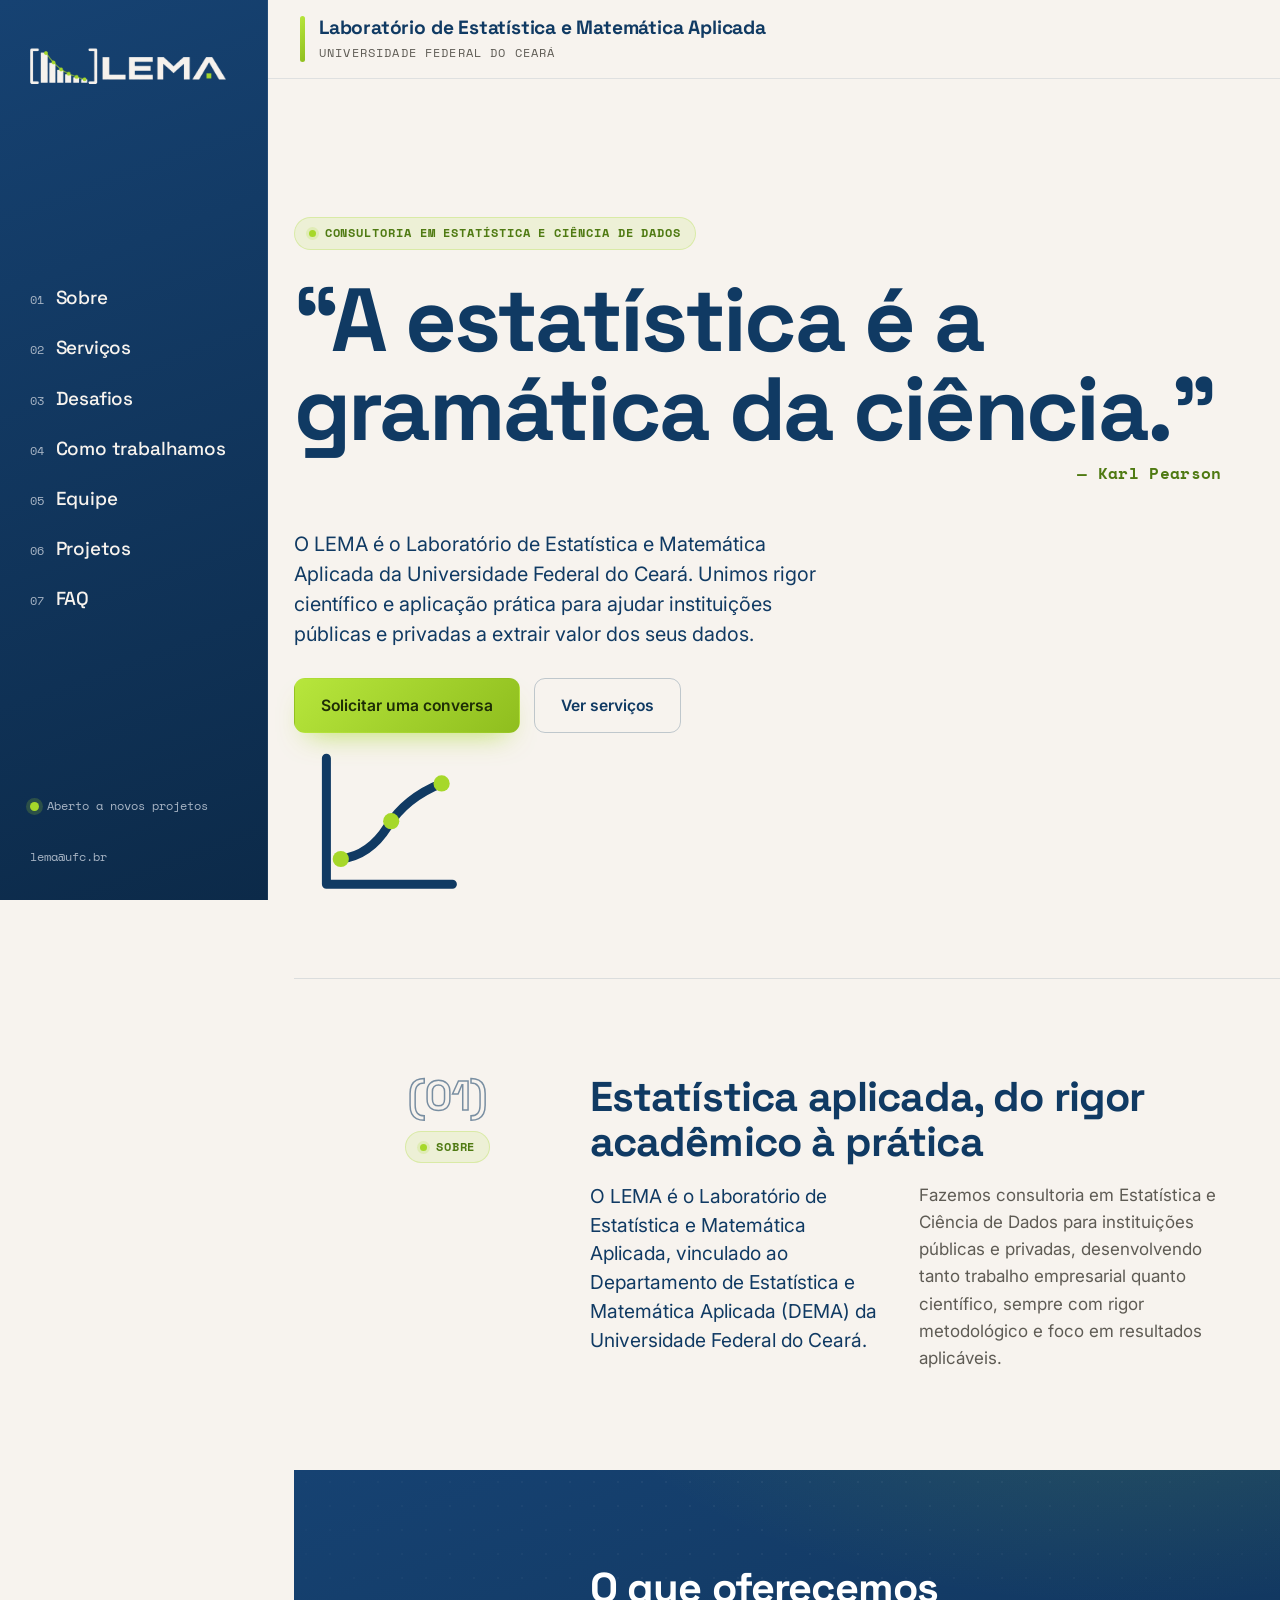
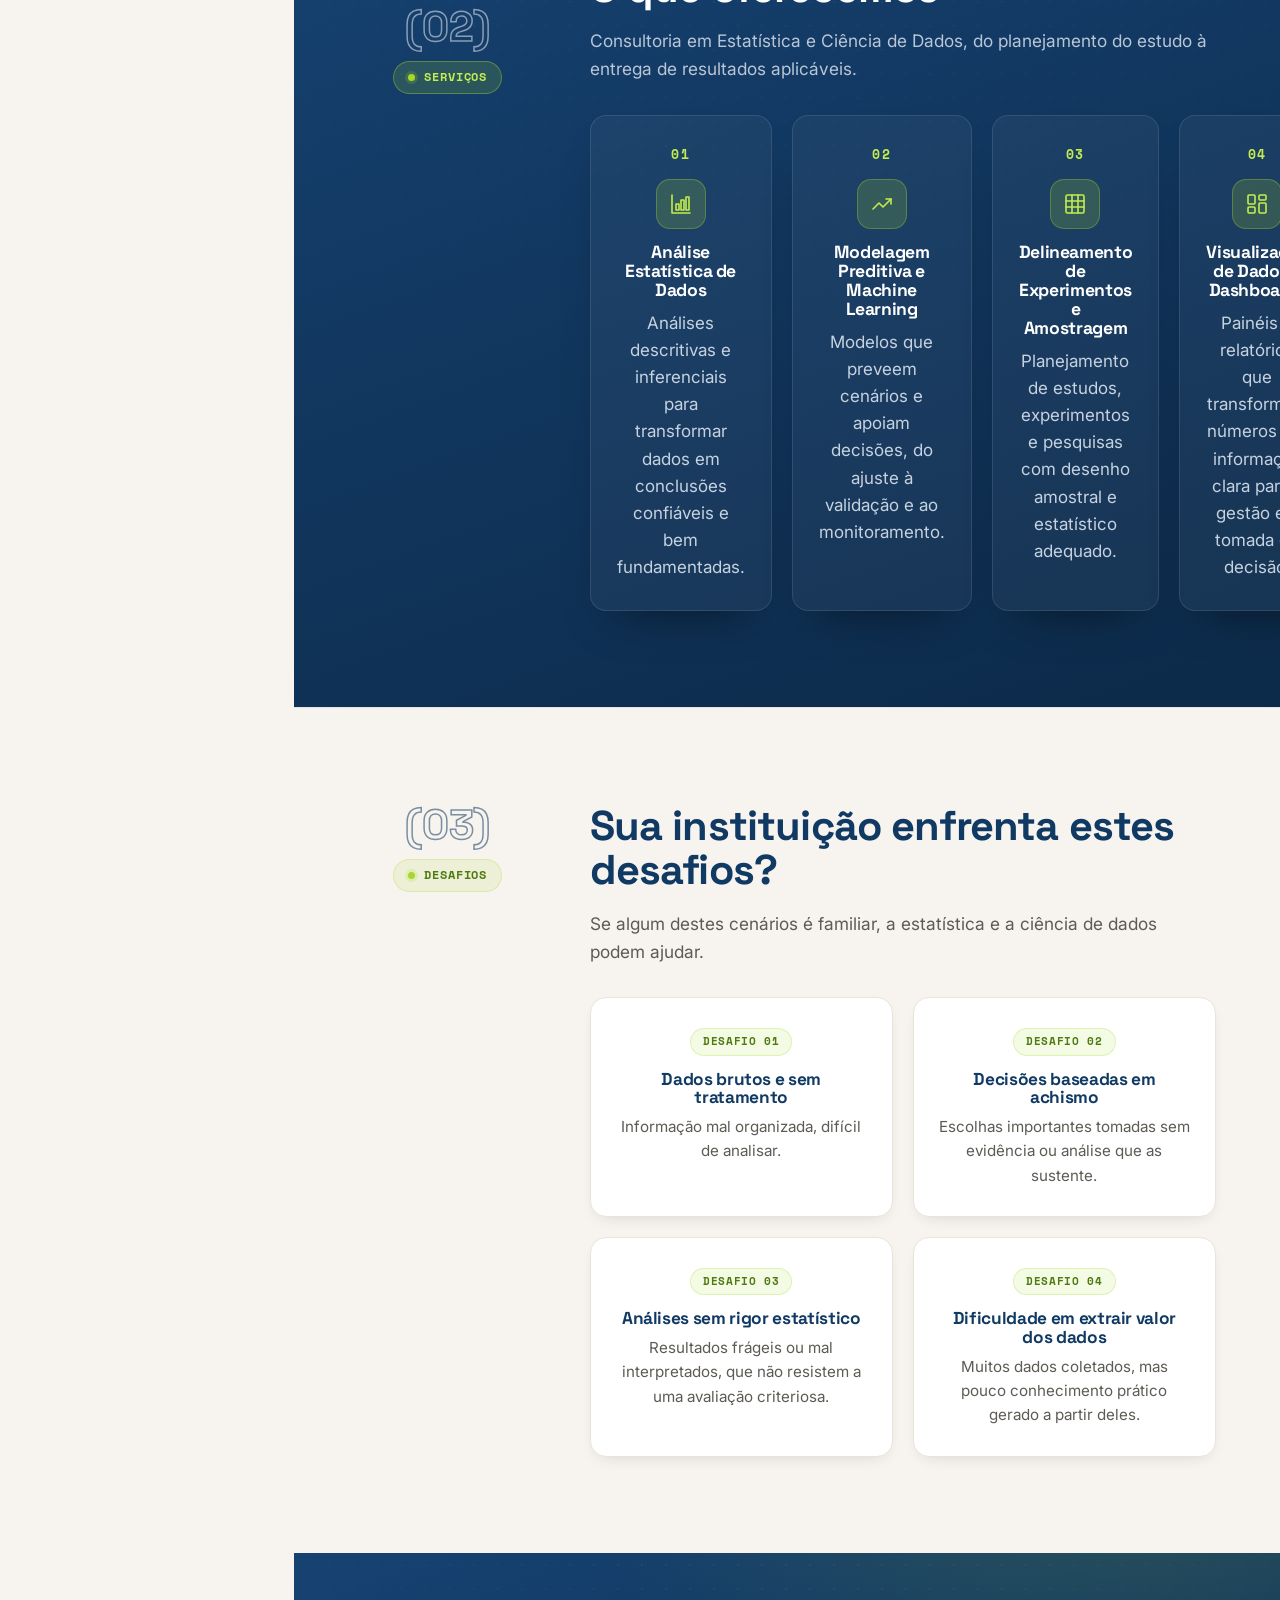
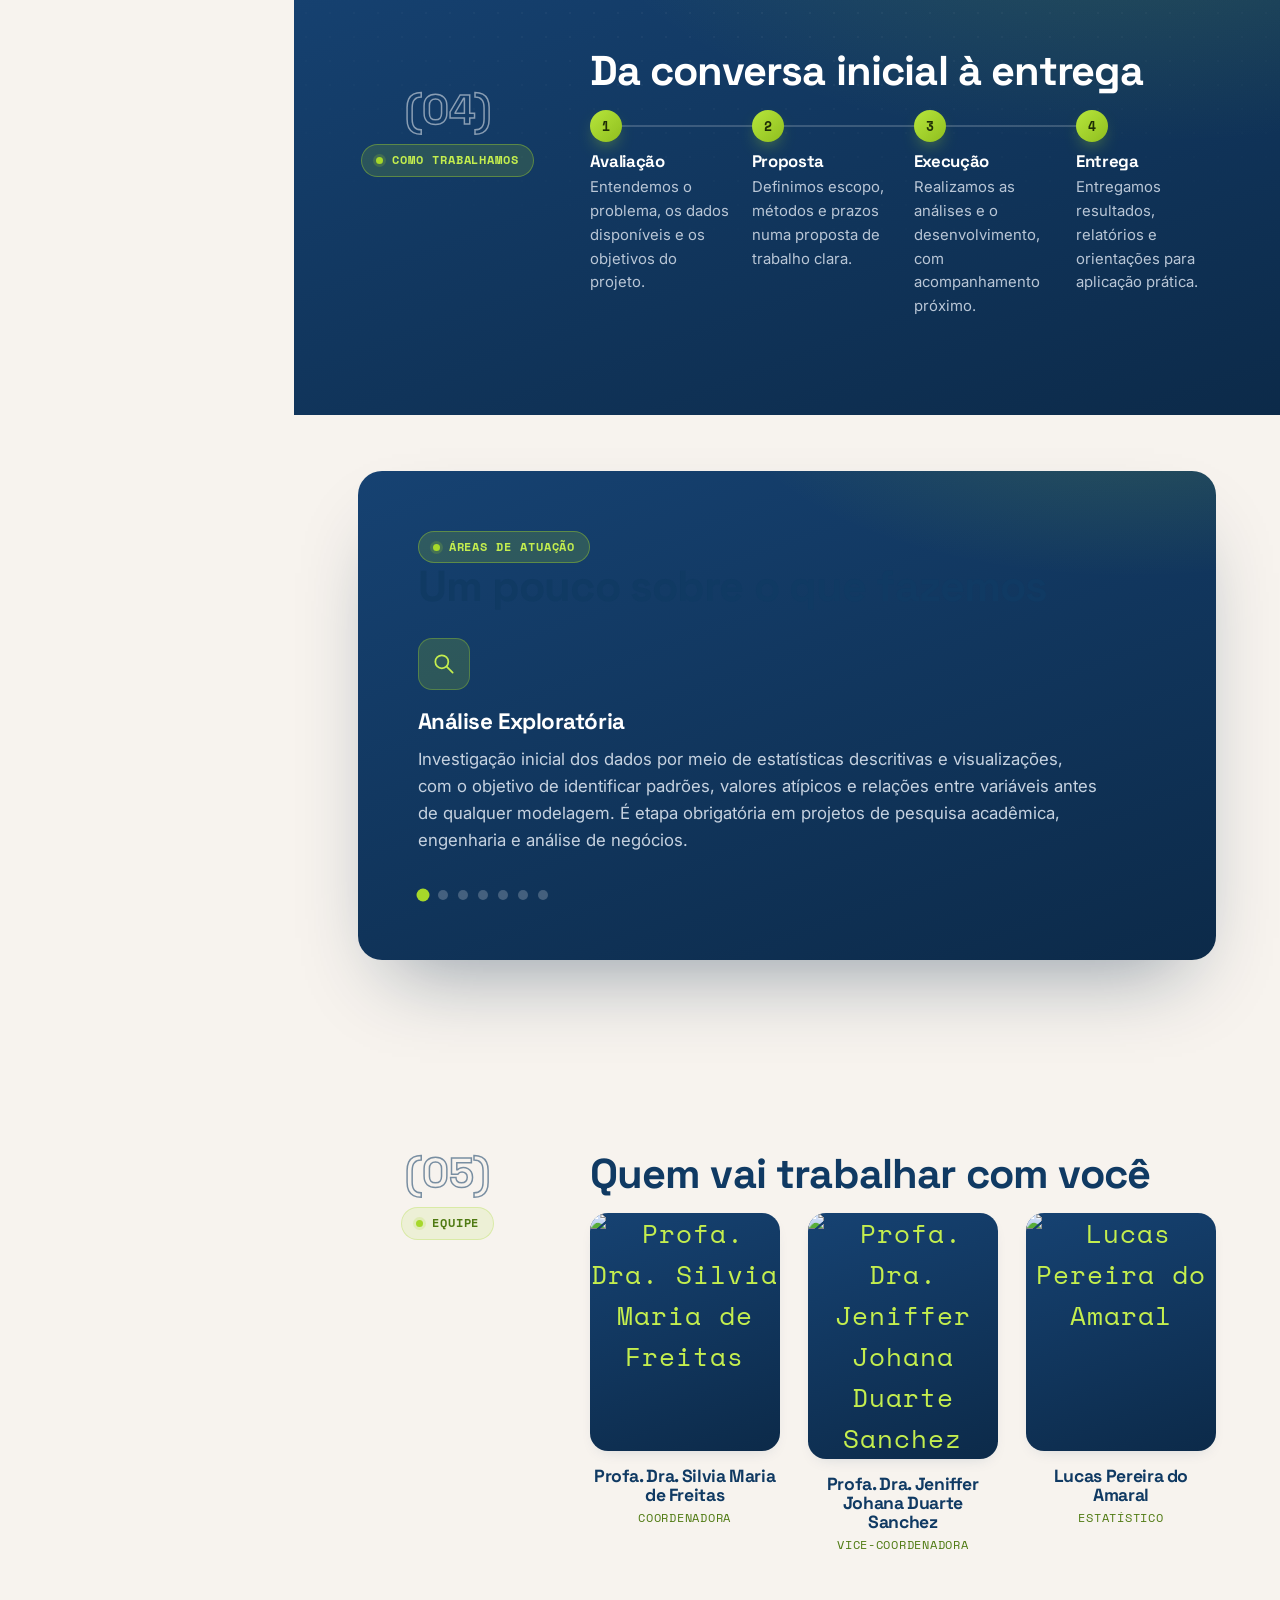
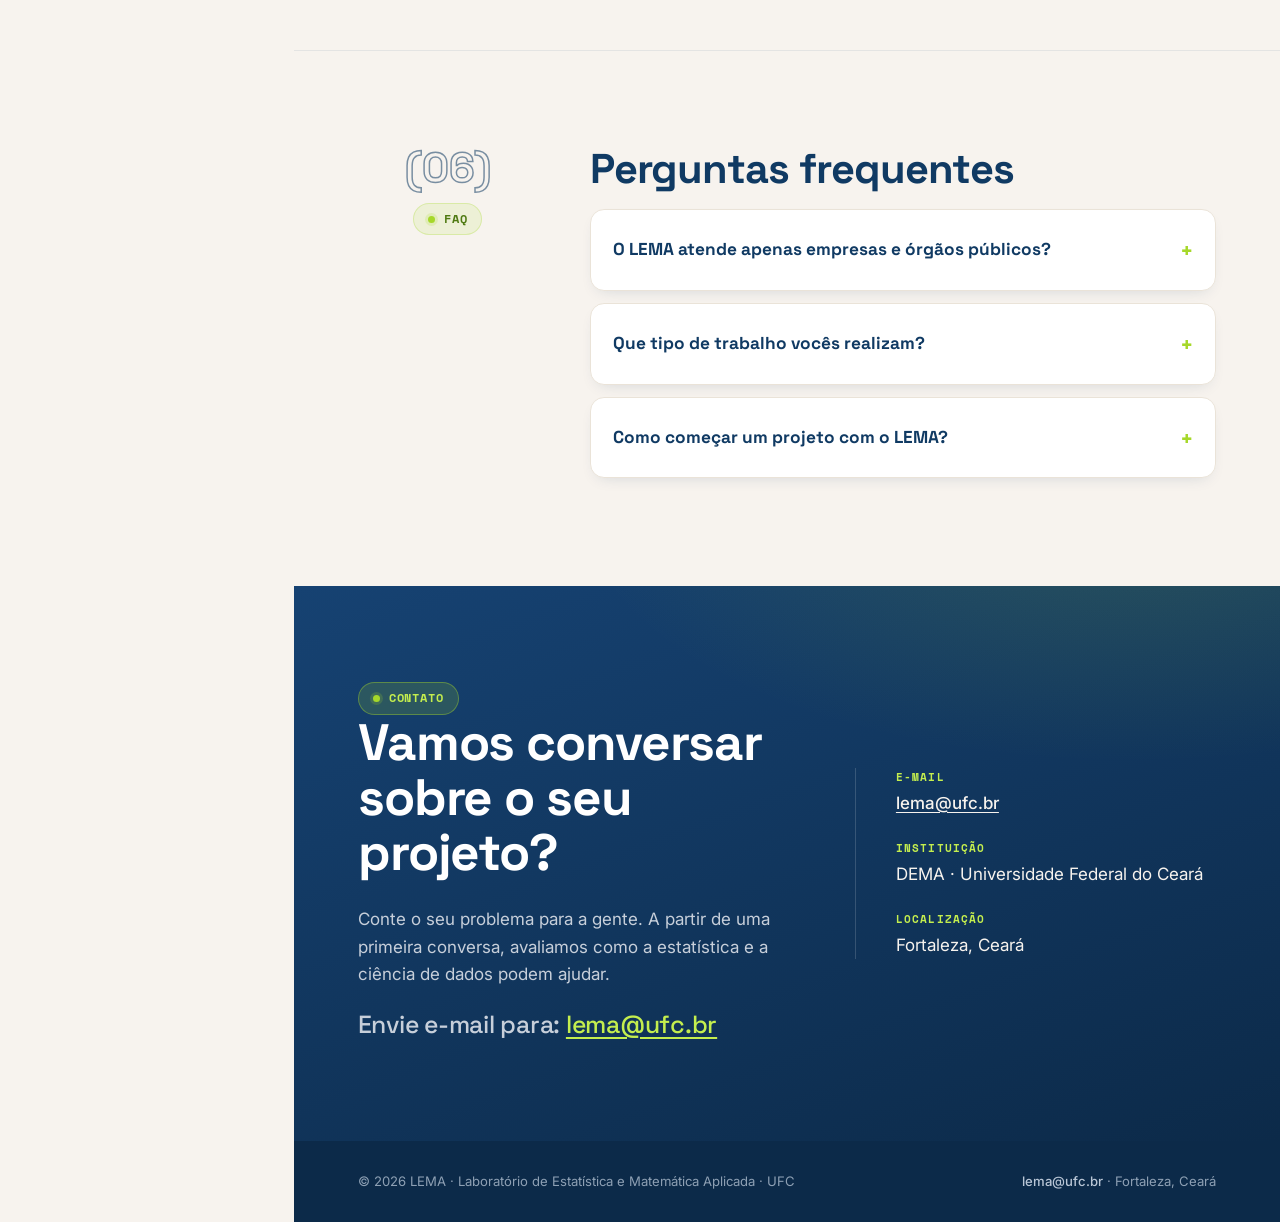
==== index.html @ bab795ba "Update index.html" ====
<!DOCTYPE html>
<html lang="pt-BR">
<head>
  <meta charset="UTF-8" />
  <meta name="viewport" content="width=device-width, initial-scale=1.0" />
  <title>LEMA — Laboratório de Estatística e Matemática Aplicada | UFC</title>
  <meta name="description" content="O LEMA faz consultoria em Estatística e Ciência de Dados para instituições públicas e privadas. Laboratório vinculado ao Departamento de Estatística e Matemática Aplicada da UFC." />
  <link rel="icon" href="imagens/logo-lema.png" />
  <link rel="preconnect" href="https://fonts.googleapis.com" />
  <link rel="preconnect" href="https://fonts.gstatic.com" crossorigin />
  <link href="https://fonts.googleapis.com/css2?family=Space+Grotesk:wght@400;500;700&family=Inter:wght@400;500;600;700&family=Space+Mono:wght@400;700&display=swap" rel="stylesheet" />
  <link rel="stylesheet" href="style.css?v=10" />
</head>
<body>

  <a href="#main-content" class="skip-link">Pular para o conteúdo</a>

  <!-- Barra mobile -->
  <div class="mobile-bar">
    <a href="#top" class="nav-logo"><img src="imagens/logo-lema.png" alt="LEMA" /></a>
    <button class="sb-toggle" aria-label="Abrir menu" aria-expanded="false"><span></span><span></span><span></span></button>
  </div>
  <div class="sb-backdrop" hidden></div>

  <!-- Menu lateral fixo -->
  <aside class="sidebar" id="top">
    <div class="sb-head">
      <a href="#top" class="nav-logo" aria-label="LEMA — início">
        <img src="imagens/logo-lema-light.png" alt="LEMA — Laboratório de Estatística e Matemática Aplicada" />
      </a>
    </div>
    <nav class="sb-nav" aria-label="Navegação principal">
      <a href="#sobre"><span class="sb-idx">01</span> Sobre</a>
      <a href="#servicos"><span class="sb-idx">02</span> Serviços</a>
      <a href="#desafios"><span class="sb-idx">03</span> Desafios</a>
      <a href="#processo"><span class="sb-idx">04</span> Como trabalhamos</a>
      <a href="#equipe"><span class="sb-idx">05</span> Equipe</a>
      <a href="projetos.html"><span class="sb-idx">06</span> Projetos</a>
      <a href="#faq"><span class="sb-idx">07</span> FAQ</a>
    </nav>
    <div class="sb-foot">
      <span class="sb-status"><span class="dot" aria-hidden="true"></span> Aberto a novos projetos</span>
      <a href="mailto:lema@ufc.br" class="sb-email">lema@ufc.br</a>
    </div>
  </aside>

  <div class="main">
    <main id="main-content">

      <!-- Banner opcional — ative com DISPONIBILIDADE_ABERTA = true em main.js -->
      <div class="inscricao-banner" id="inscricao-banner" role="status" hidden>
        <div class="wrap inscricao-inner">
          <div class="inscricao-icon" aria-hidden="true">
            <svg viewBox="0 0 24 24" fill="none" stroke="currentColor" stroke-width="2"><rect x="3" y="4" width="18" height="18" rx="2"/><path d="M16 2v4M8 2v4M3 10h18"/></svg>
          </div>
          <div class="inscricao-text"><strong>Estamos abertos a novas parcerias e projetos.</strong></div>
          <a href="#contato" class="btn btn-sm inscricao-cta">Fale conosco</a>
          <button class="inscricao-close" id="inscricao-close" aria-label="Fechar aviso">✕</button>
        </div>
      </div>

      <!-- FAIXA INSTITUCIONAL -->
      <div class="topbar">
        <div class="wrap topbar-inner">
          <span class="topbar-mark" aria-hidden="true"></span>
          <div>
            <p class="topbar-title">Laboratório de Estatística e Matemática Aplicada</p>
            <p class="topbar-sub">Universidade Federal do Ceará</p>
          </div>
        </div>
      </div>

      <!-- HERO -->
      <section class="hero">
        <div class="wrap hero-inner">
          <div class="hero-top">
            <span class="eyebrow">Consultoria em Estatística e Ciência de Dados</span>
          </div>
          <div class="hero-quote-wrap">
            <h1 class="hero-title hero-quote">“A estatística é a gramática da ciência.”</h1>
            <p class="hero-quote-author">— Karl Pearson</p>
          </div>
          <div class="hero-row">
            <div class="hero-lede-wrap">
              <p class="hero-lede">O LEMA é o Laboratório de Estatística e Matemática Aplicada da Universidade Federal do Ceará. Unimos rigor científico e aplicação prática para ajudar instituições públicas e privadas a extrair valor dos seus dados.</p>
              <div class="hero-actions">
                <a href="#contato" class="btn btn-primary">Solicitar uma conversa</a>
                <a href="#servicos" class="btn btn-outline">Ver serviços</a>
              </div>
            </div>
            <div class="hero-glyphs" aria-hidden="true">
              <svg class="glyph is-active" viewBox="0 0 100 100" fill="none" stroke-linecap="round" stroke-linejoin="round">
                <path d="M18 14 V84 H88" stroke="currentColor" stroke-width="5"/>
                <rect x="29" y="30" width="9" height="54" fill="currentColor"/><rect x="47" y="44" width="9" height="40" fill="currentColor"/><rect x="65" y="56" width="9" height="28" fill="currentColor"/>
                <polyline points="33.5,28 51.5,42 69.5,54" stroke="var(--accent)" stroke-width="3.5"/>
                <circle cx="33.5" cy="28" r="4.5" fill="var(--accent)"/><circle cx="51.5" cy="42" r="4.5" fill="var(--accent)"/><circle cx="69.5" cy="54" r="4.5" fill="var(--accent)"/>
              </svg>
              <svg class="glyph" viewBox="0 0 100 100" fill="none" stroke-linecap="round" stroke-linejoin="round">
                <path d="M18 14 V84 H88" stroke="currentColor" stroke-width="5"/>
                <path d="M26 70 Q42 68 52 52 T82 28" stroke="currentColor" stroke-width="5"/>
                <circle cx="26" cy="70" r="4.5" fill="var(--accent)"/><circle cx="54" cy="49" r="4.5" fill="var(--accent)"/><circle cx="82" cy="28" r="4.5" fill="var(--accent)"/>
              </svg>
              <svg class="glyph" viewBox="0 0 100 100" fill="none" stroke-linecap="round" stroke-linejoin="round">
                <path d="M14 80 H86" stroke="currentColor" stroke-width="5"/>
                <path d="M20 79 C37 79 38 32 50 32 C62 32 63 79 80 79" stroke="currentColor" stroke-width="5"/>
                <path d="M50 36 V79" stroke="var(--accent)" stroke-width="3" stroke-dasharray="2.5 5"/>
                <circle cx="50" cy="32" r="4.5" fill="var(--accent)"/>
              </svg>
              <svg class="glyph" viewBox="0 0 100 100" fill="none" stroke-linecap="round" stroke-linejoin="round">
                <path d="M18 14 V84 H88" stroke="currentColor" stroke-width="5"/>
                <circle cx="34" cy="66" r="4" fill="currentColor"/><circle cx="45" cy="54" r="4" fill="var(--accent)"/><circle cx="40" cy="72" r="4" fill="currentColor"/><circle cx="57" cy="46" r="4" fill="var(--accent)"/><circle cx="60" cy="60" r="4" fill="currentColor"/><circle cx="72" cy="36" r="4" fill="var(--accent)"/><circle cx="70" cy="52" r="4" fill="currentColor"/>
              </svg>
              <svg class="glyph" viewBox="0 0 100 100" fill="none" stroke-linecap="round" stroke-linejoin="round">
                <path d="M70 24 H34 L54 50 L34 80 H73" stroke="currentColor" stroke-width="6"/>
                <rect x="75" y="20" width="9" height="9" rx="1" fill="var(--accent)"/>
              </svg>
              <svg class="glyph" viewBox="0 0 100 100" fill="none" stroke-linecap="round" stroke-linejoin="round">
                <path d="M61 26 C61 16 48 16 48 27 V73 C48 84 35 84 35 74" stroke="currentColor" stroke-width="6"/>
                <circle cx="61" cy="26" r="4" fill="var(--accent)"/><circle cx="35" cy="74" r="4" fill="var(--accent)"/>
              </svg>
            </div>
          </div>
        </div>
        
      </section>

      <!-- SOBRE -->
      <section id="sobre" class="sec">
        <div class="wrap sec-inner">
          <div class="sec-head reveal"><span class="sec-index">(01)</span><span class="eyebrow">Sobre</span></div>
          <div class="sec-body reveal">
            <h2 class="sec-title">Estatística aplicada, do rigor acadêmico à prática</h2>
            <div class="sobre-cols">
              <p class="lede">O LEMA é o Laboratório de Estatística e Matemática Aplicada, vinculado ao Departamento de Estatística e Matemática Aplicada (DEMA) da Universidade Federal do Ceará.</p>
              <p>Fazemos consultoria em Estatística e Ciência de Dados para instituições públicas e privadas, desenvolvendo tanto trabalho empresarial quanto científico, sempre com rigor metodológico e foco em resultados aplicáveis.</p>
            </div>
          </div>
        </div>
      </section>

      <!-- SERVIÇOS (seção escura) -->
      <section id="servicos" class="sec sec--dark">
        <div class="wrap sec-inner">
          <div class="sec-head reveal"><span class="sec-index">(02)</span><span class="eyebrow">Serviços</span></div>
          <div class="sec-body reveal">
            <h2 class="sec-title">O que oferecemos</h2>
            <p class="sec-intro">Consultoria em Estatística e Ciência de Dados, do planejamento do estudo à entrega de resultados aplicáveis.</p>
            <div class="svc-grid">
              <div class="card svc-card">
                <span class="svc-num">01</span>
                <span class="card-icon" aria-hidden="true"><svg viewBox="0 0 24 24" fill="none" stroke="currentColor" stroke-width="1.6" stroke-linecap="round" stroke-linejoin="round"><path d="M3 3v18h18"/><rect x="7" y="12" width="3" height="6"/><rect x="12" y="8" width="3" height="10"/><rect x="17" y="5" width="3" height="13"/></svg></span>
                <h3>Análise Estatística de Dados</h3>
                <p>Análises descritivas e inferenciais para transformar dados em conclusões confiáveis e bem fundamentadas.</p>
              </div>
              <div class="card svc-card">
                <span class="svc-num">02</span>
                <span class="card-icon" aria-hidden="true"><svg viewBox="0 0 24 24" fill="none" stroke="currentColor" stroke-width="1.6" stroke-linecap="round" stroke-linejoin="round"><path d="M3 17l6-6 4 4 8-8"/><path d="M16 7h5v5"/></svg></span>
                <h3>Modelagem Preditiva e Machine Learning</h3>
                <p>Modelos que preveem cenários e apoiam decisões, do ajuste à validação e ao monitoramento.</p>
              </div>
              <div class="card svc-card">
                <span class="svc-num">03</span>
                <span class="card-icon" aria-hidden="true"><svg viewBox="0 0 24 24" fill="none" stroke="currentColor" stroke-width="1.6" stroke-linecap="round" stroke-linejoin="round"><rect x="3" y="3" width="18" height="18" rx="1.5"/><path d="M3 9h18M3 15h18M9 3v18M15 3v18"/></svg></span>
                <h3>Delineamento de Experimentos e Amostragem</h3>
                <p>Planejamento de estudos, experimentos e pesquisas com desenho amostral e estatístico adequado.</p>
              </div>
              <div class="card svc-card">
                <span class="svc-num">04</span>
                <span class="card-icon" aria-hidden="true"><svg viewBox="0 0 24 24" fill="none" stroke="currentColor" stroke-width="1.6" stroke-linecap="round" stroke-linejoin="round"><rect x="3" y="3" width="7" height="9" rx="1"/><rect x="14" y="3" width="7" height="5" rx="1"/><rect x="14" y="11" width="7" height="10" rx="1"/><rect x="3" y="15" width="7" height="6" rx="1"/></svg></span>
                <h3>Visualização de Dados e Dashboards</h3>
                <p>Painéis e relatórios que transformam números em informação clara para a gestão e a tomada de decisão.</p>
              </div>
            </div>
          </div>
        </div>
      </section>

      <!-- DESAFIOS -->
      <section id="desafios" class="sec">
        <div class="wrap sec-inner">
          <div class="sec-head reveal"><span class="sec-index">(03)</span><span class="eyebrow">Desafios</span></div>
          <div class="sec-body reveal">
            <h2 class="sec-title">Sua instituição enfrenta estes desafios?</h2>
            <p class="sec-intro">Se algum destes cenários é familiar, a estatística e a ciência de dados podem ajudar.</p>
            <div class="dz-grid">
              <div class="challenge"><span class="challenge-kicker">Desafio 01</span><h3>Dados brutos e sem tratamento</h3><p>Informação mal organizada, difícil de analisar.</p></div>
              <div class="challenge"><span class="challenge-kicker">Desafio 02</span><h3>Decisões baseadas em achismo</h3><p>Escolhas importantes tomadas sem evidência ou análise que as sustente.</p></div>
              <div class="challenge"><span class="challenge-kicker">Desafio 03</span><h3>Análises sem rigor estatístico</h3><p>Resultados frágeis ou mal interpretados, que não resistem a uma avaliação criteriosa.</p></div>
              <div class="challenge"><span class="challenge-kicker">Desafio 04</span><h3>Dificuldade em extrair valor dos dados</h3><p>Muitos dados coletados, mas pouco conhecimento prático gerado a partir deles.</p></div>
            </div>
          </div>
        </div>
      </section>

      <!-- PROCESSO (seção escura) -->
      <section id="processo" class="sec sec--dark">
        <div class="wrap sec-inner">
          <div class="sec-head reveal"><span class="sec-index">(04)</span><span class="eyebrow">Como trabalhamos</span></div>
          <div class="sec-body reveal">
            <h2 class="sec-title">Da conversa inicial à entrega</h2>
            <div class="steps">
              <div class="step"><span class="step-num">1</span><h3>Avaliação</h3><p>Entendemos o problema, os dados disponíveis e os objetivos do projeto.</p></div>
              <div class="step"><span class="step-num">2</span><h3>Proposta</h3><p>Definimos escopo, métodos e prazos numa proposta de trabalho clara.</p></div>
              <div class="step"><span class="step-num">3</span><h3>Execução</h3><p>Realizamos as análises e o desenvolvimento, com acompanhamento próximo.</p></div>
              <div class="step"><span class="step-num">4</span><h3>Entrega</h3><p>Entregamos resultados, relatórios e orientações para aplicação prática.</p></div>
            </div>
          </div>
        </div>
      </section>

      <!-- ÁREAS DE ATUAÇÃO -->
      <section class="topics-section">
        <div class="wrap">
          <div class="topics-card reveal">
            <span class="eyebrow">Áreas de atuação</span>
            <h2 class="topics-title">Um pouco sobre o que fazemos</h2>

            <div class="topics-carousel" data-carousel>

              <div class="topics-slide is-active" data-slide>
                <span class="topic-icon" aria-hidden="true"><svg viewBox="0 0 24 24" fill="none" stroke="currentColor" stroke-width="1.6" stroke-linecap="round" stroke-linejoin="round"><circle cx="10" cy="10" r="6"/><path d="M20 20l-5.5-5.5"/></svg></span>
                <h3>Análise Exploratória</h3>
                <p>Investigação inicial dos dados por meio de estatísticas descritivas e visualizações, com o objetivo de identificar padrões, valores atípicos e relações entre variáveis antes de qualquer modelagem. É etapa obrigatória em projetos de pesquisa acadêmica, engenharia e análise de negócios.</p>
              </div>

              <div class="topics-slide" data-slide>
                <span class="topic-icon" aria-hidden="true"><svg viewBox="0 0 24 24" fill="none" stroke="currentColor" stroke-width="1.6" stroke-linecap="round" stroke-linejoin="round"><circle cx="6" cy="17" r="1.5"/><circle cx="11" cy="10" r="1.5"/><circle cx="16" cy="13" r="1.5"/><circle cx="19" cy="6" r="1.5"/><path d="M4 19 L20 5"/></svg></span>
                <h3>Análise de Regressão</h3>
                <p>Modelagem da relação entre uma variável resposta e um ou mais preditores, permitindo estimar efeitos e testar hipóteses sobre como fatores explicativos influenciam o resultado. Aplicada em estudos de causa e efeito, avaliação de políticas públicas e modelos econométricos.</p>
              </div>

              <div class="topics-slide" data-slide>
                <span class="topic-icon" aria-hidden="true"><svg viewBox="0 0 24 24" fill="none" stroke="currentColor" stroke-width="1.6" stroke-linecap="round" stroke-linejoin="round"><path d="M3 5 H9 V11 H14 V16 H21"/></svg></span>
                <h3>Análise de Sobrevivência</h3>
                <p>Conjunto de técnicas estatísticas para modelar o tempo até a ocorrência de um evento, como falha ou óbito, incorporando dados censurados de forma adequada. Utilizada em ensaios clínicos, engenharia de confiabilidade e análise de retenção de clientes.</p>
              </div>

              <div class="topics-slide" data-slide>
                <span class="topic-icon" aria-hidden="true"><svg viewBox="0 0 24 24" fill="none" stroke="currentColor" stroke-width="1.6" stroke-linecap="round" stroke-linejoin="round"><path d="M3 18 L3 6 M9 18 L9 4 M15 18 L15 8 M21 18 L21 5"/></svg></span>
                <h3>Análise Longitudinal</h3>
                <p>Estudo de dados coletados repetidamente ao longo do tempo sobre as mesmas unidades experimentais, permitindo modelar trajetórias individuais e a correlação entre medidas repetidas. Frequente em estudos de coorte, ensaios clínicos e pesquisas educacionais.</p>
              </div>

              <div class="topics-slide" data-slide>
                <span class="topic-icon" aria-hidden="true"><svg viewBox="0 0 24 24" fill="none" stroke="currentColor" stroke-width="1.6" stroke-linecap="round" stroke-linejoin="round"><circle cx="12" cy="12" r="3"/><path d="M12 3v3M12 18v3M21 12h-3M6 12H3M18.4 5.6l-2.1 2.1M7.7 16.3l-2.1 2.1M18.4 18.4l-2.1-2.1M7.7 7.7L5.6 5.6"/></svg></span>
                <h3>Predição e Classificação com Machine Learning</h3>
                <p>Construção de modelos supervisionados e não supervisionados que aprendem padrões em dados históricos para prever valores contínuos ou classificar novas observações em categorias. Aplicada em previsão de demanda, detecção de fraude e sistemas de diagnóstico assistido.</p>
              </div>

              <div class="topics-slide" data-slide>
                <span class="topic-icon" aria-hidden="true"><svg viewBox="0 0 24 24" fill="none" stroke="currentColor" stroke-width="1.6" stroke-linecap="round" stroke-linejoin="round"><path d="M2 12 Q6 4 9 12 T16 12 T22 12"/></svg></span>
                <h3>Séries temporais</h3>
                <p>Análise de dados ordenados cronologicamente, com identificação de tendência, sazonalidade e estrutura de dependência entre observações passadas e futuras. Utilizada em previsão de vendas, indicadores econômicos e monitoramento de processos industriais.</p>
              </div>

              <div class="topics-slide" data-slide>
                <span class="topic-icon" aria-hidden="true"><svg viewBox="0 0 24 24" fill="none" stroke="currentColor" stroke-width="1.6" stroke-linecap="round" stroke-linejoin="round"><rect x="4" y="4" width="4" height="16"/><rect x="10" y="8" width="4" height="12"/><rect x="16" y="2" width="4" height="18"/></svg></span>
                <h3>Análise de Variância</h3>
                <p>Teste estatístico que compara médias entre três ou mais grupos experimentais para verificar se as diferenças observadas têm significância estatística. Aplicada em experimentos controlados, ensaios agrícolas e comparações entre tratamentos industriais.</p>
              </div>

              <div class="topics-dots" role="tablist" aria-label="Selecionar tópico">
                <button class="topics-dot is-active" data-dot aria-label="Análise Exploratória" aria-selected="true"></button>
                <button class="topics-dot" data-dot aria-label="Análise de Regressão" aria-selected="false"></button>
                <button class="topics-dot" data-dot aria-label="Análise de Sobrevivência" aria-selected="false"></button>
                <button class="topics-dot" data-dot aria-label="Análise Longitudinal" aria-selected="false"></button>
                <button class="topics-dot" data-dot aria-label="Predição e Classificação com Machine Learning" aria-selected="false"></button>
                <button class="topics-dot" data-dot aria-label="Séries temporais" aria-selected="false"></button>
                <button class="topics-dot" data-dot aria-label="Análise de Variância" aria-selected="false"></button>
              </div>

            </div>
          </div>
        </div>
      </section>

      <!-- EQUIPE -->
      <section id="equipe" class="sec">
        <div class="wrap sec-inner">
          <div class="sec-head reveal"><span class="sec-index">(05)</span><span class="eyebrow">Equipe</span></div>
          <div class="sec-body reveal">
            <h2 class="sec-title">Quem vai trabalhar com você</h2>
            <div class="grid-team">
              <div class="team-card"><img class="avatar" src="imagens/silvia-foto.webp" alt="Profa. Dra. Silvia Maria de Freitas" /><h3>Profa. Dra. Silvia Maria de Freitas</h3><span class="team-role">Coordenadora</span></div>
              <div class="team-card"><img class="avatar" src="imagens/jeny-foto.webp" alt="Profa. Dra. Jeniffer Johana Duarte Sanchez" /><h3>Profa. Dra. Jeniffer Johana Duarte Sanchez</h3><span class="team-role">Vice-coordenadora</span></div>
              <div class="team-card"><img class="avatar" src="imagens/lucas-foto.webp" alt="Lucas Pereira do Amaral" /><h3>Lucas Pereira do Amaral</h3><span class="team-role">Estatístico</span></div>
            </div>
          </div>
        </div>
      </section>

      <!-- FAQ -->
      <section id="faq" class="sec">
        <div class="wrap sec-inner">
          <div class="sec-head reveal"><span class="sec-index">(06)</span><span class="eyebrow">FAQ</span></div>
          <div class="sec-body reveal">
            <h2 class="sec-title">Perguntas frequentes</h2>
            <div class="faq-list">
              <details class="faq-item"><summary>O LEMA atende apenas empresas e órgãos públicos?</summary><p>Não, também atuamos no suporte a projetos acadêmicos, atendendo tanto alunos de pós-graduação quanto grupos de pesquisa.</p></details>
              <details class="faq-item"><summary>Que tipo de trabalho vocês realizam?</summary><p>Consultoria em Estatística e Ciência de Dados: análise de dados, modelagem, delineamento de estudos, amostragem e apoio metodológico.</p></details>
              <details class="faq-item"><summary>Como começar um projeto com o LEMA?</summary><p>Entre em contato pelo e-mail. A partir de uma primeira conversa (etapa de Avaliação), montamos uma proposta com escopo, métodos e prazos.</p></details>
            </div>
          </div>
        </div>
      </section>

      <!-- CONTATO (seção escura) -->
      <section id="contato" class="contato">
        <div class="wrap contato-grid">
          <div class="reveal">
            <span class="eyebrow">Contato</span>
            <h2>Vamos conversar sobre o seu projeto?</h2>
            <p>Conte o seu problema para a gente. A partir de uma primeira conversa, avaliamos como a estatística e a ciência de dados podem ajudar.</p>
            <p class="contato-mail">Envie e-mail para: <a href="mailto:lema@ufc.br">lema@ufc.br</a></p>
          </div>
          <dl class="contato-detail reveal">
            <dt>E-mail</dt><dd><a href="mailto:lema@ufc.br">lema@ufc.br</a></dd>
            <dt>Instituição</dt><dd>DEMA · Universidade Federal do Ceará</dd>
            <dt>Localização</dt><dd>Fortaleza, Ceará</dd>
          </dl>
        </div>
      </section>

      <footer class="site-footer">
        <div class="wrap footer-row">
          <span>© <span id="ano"></span> LEMA · Laboratório de Estatística e Matemática Aplicada · UFC</span>
          <span><a href="mailto:lema@ufc.br">lema@ufc.br</a> · Fortaleza, Ceará</span>
        </div>
      </footer>

    </main>
  </div>

  <script src="main.js"></script>
</body>
</html>
---- style.css ----
/* ============================================================
   LEMA — visual premium (base creme, navy + laranja)
   Menu lateral fixo, seções alternadas, acabamento suave:
   sombras difusas, cantos arredondados, gradientes e brilhos.
   Ajuste as cores no :root.
   ============================================================ */
:root {
  --ink:#103A63; --ink-2:#0C2A49; --ink-soft:#0C2F52;
  --paper:#F7F3EE; --paper-2:#FFFFFF; --white:#FFFFFF;
  --accent:#A6D82A; --accent-deep:#4F7A12; --accent-lt:#C4EE4E; --on-accent:#1E2E06;
  --muted:#5E5B54; --muted-lt:#A7B4C4;
  --line:#EAE3D8;

  --grad-navy:linear-gradient(160deg,#164272,#0C2A49);
  --grad-accent:linear-gradient(135deg,#B7E63C,#8FBE1E);

  --sh-sm:0 6px 16px -8px rgba(16,58,99,.18);
  --sh-md:0 18px 40px -20px rgba(16,58,99,.28);
  --sh-lg:0 40px 80px -34px rgba(12,42,73,.45);

  --font-display:"Space Grotesk","Arial Black",sans-serif;
  --font-body:"Inter",-apple-system,BlinkMacSystemFont,sans-serif;
  --font-mono:"Space Mono",ui-monospace,monospace;

  --sb:268px; --radius:16px; --radius-sm:11px; --pill:999px;
  --ease:cubic-bezier(.22,.61,.36,1);
}

* { box-sizing:border-box; }
html { scroll-behavior:smooth; }
body { margin:0; background:var(--paper); color:var(--ink); font-family:var(--font-body); font-size:17px; line-height:1.6; -webkit-font-smoothing:antialiased; overflow-x:hidden; }
@media (prefers-reduced-motion: reduce) { html{scroll-behavior:auto;} *,.hero-glyphs .glyph{animation-duration:.01ms!important;animation-iteration-count:1!important;transition-duration:.01ms!important;} }

.wrap { width:100%; max-width:1180px; margin:0; padding:0 clamp(28px,5vw,72px); }
a { color:var(--accent-deep); font-weight:500; text-underline-offset:3px; }
a:focus-visible, button:focus-visible, summary:focus-visible { outline:3px solid var(--accent); outline-offset:3px; border-radius:6px; }
.skip-link { position:absolute; left:-999px; top:0; background:var(--ink); color:var(--white); padding:10px 18px; z-index:200; text-decoration:none; border-radius:0 0 8px 0; }
.skip-link:focus { left:16px; top:16px; }

h1,h2,h3,h4 { font-family:var(--font-display); font-weight:700; line-height:1.08; margin:0 0 .5em; letter-spacing:-0.02em; }
h2 { font-size:clamp(1.9rem,3.5vw,2.7rem); }
h3 { font-size:1.2rem; }
p { margin:0 0 1em; color:var(--muted); }
.lede { font-size:1.2rem; color:var(--ink); line-height:1.5; }

.eyebrow { display:inline-flex; align-items:center; gap:9px; background:rgba(166,216,42,.12); color:var(--accent-deep); border:1px solid rgba(166,216,42,.28); font-family:var(--font-mono); font-size:.72rem; font-weight:700; letter-spacing:.08em; text-transform:uppercase; padding:6px 14px; border-radius:var(--pill); }
.eyebrow::before { content:""; width:7px; height:7px; border-radius:50%; background:var(--accent); box-shadow:0 0 0 3px rgba(166,216,42,.18); }

/* ── BOTÕES ─────────────────────────────────────────────── */
.btn { display:inline-flex; align-items:center; gap:10px; padding:14px 26px; border-radius:var(--radius-sm); font-family:var(--font-body); font-weight:600; text-decoration:none; border:1px solid transparent; cursor:pointer; font-size:.98rem; transition:transform .2s var(--ease), box-shadow .2s var(--ease), background .2s var(--ease), border-color .2s var(--ease); }
.btn-primary { background:var(--grad-accent); color:var(--on-accent); box-shadow:0 14px 28px -14px rgba(166,216,42,.75); }
.btn-primary:hover { transform:translateY(-2px); box-shadow:0 20px 34px -14px rgba(166,216,42,.85); }
.btn-outline { background:transparent; color:var(--ink); border-color:rgba(16,58,99,.24); }
.btn-outline:hover { transform:translateY(-2px); border-color:var(--ink); box-shadow:var(--sh-sm); }
.btn-sm { padding:11px 18px; font-size:.86rem; }

/* ── MENU LATERAL ───────────────────────────────────────── */
.sidebar { position:fixed; top:0; left:0; bottom:0; width:var(--sb); background:var(--grad-navy); color:var(--paper); display:flex; flex-direction:column; justify-content:space-between; padding:34px 30px; z-index:60; border-right:1px solid rgba(255,255,255,.06); }
.nav-logo { display:flex; align-items:center; gap:12px; text-decoration:none; color:var(--paper); }
.sidebar .nav-logo img { display:block; width:100%; max-width:196px; height:auto; }
.mobile-bar .nav-logo img { display:block; height:34px; width:auto; }
.sb-nav { display:flex; flex-direction:column; gap:2px; }
.sb-nav a { display:flex; align-items:baseline; gap:12px; color:var(--paper); text-decoration:none; font-family:var(--font-display); font-weight:500; font-size:1.18rem; padding:9px 0; letter-spacing:-0.01em; transition:color .15s var(--ease); }
.sb-nav a .sb-idx { font-family:var(--font-mono); font-size:.72rem; font-weight:400; color:var(--muted-lt); transition:color .15s var(--ease); }
.sb-nav a:hover, .sb-nav a.active { color:var(--accent-lt); }
.sb-nav a:hover .sb-idx, .sb-nav a.active .sb-idx { color:var(--accent-lt); }
.sb-foot { display:flex; flex-direction:column; align-items:flex-start; }
.sb-status { font-family:var(--font-mono); font-size:.72rem; color:var(--muted-lt); display:flex; align-items:center; gap:8px; margin-bottom:16px; }
.sb-status .dot { width:9px; height:9px; border-radius:50%; background:var(--accent); box-shadow:0 0 0 4px rgba(166,216,42,.2); }
.sb-cta { width:100%; justify-content:center; }
.sb-email { margin-top:16px; font-family:var(--font-mono); font-size:.72rem; color:var(--muted-lt); text-decoration:none; }
.sb-email:hover { color:var(--accent-lt); }
.main { margin-left:var(--sb); padding-left:clamp(8px,2vw,40px); }

/* Barra mobile */
.mobile-bar { display:none; }
.sb-backdrop { display:none; }
.sb-toggle { flex-direction:column; gap:5px; background:none; border:none; cursor:pointer; padding:8px; }
.sb-toggle span { display:block; width:24px; height:2px; background:var(--ink); border-radius:2px; }
@media (max-width:980px) {
  .mobile-bar { display:flex; position:fixed; top:0; left:0; right:0; height:62px; align-items:center; justify-content:space-between; padding:0 20px; background:rgba(247,243,238,.9); backdrop-filter:blur(10px); border-bottom:1px solid var(--line); z-index:80; }
  .sidebar { transform:translateX(-100%); transition:transform .3s var(--ease); width:min(300px,84vw); }
  .sidebar.open { transform:translateX(0); box-shadow:var(--sh-lg); }
  .sb-backdrop { display:block; position:fixed; inset:0; background:rgba(12,42,73,.5); backdrop-filter:blur(2px); z-index:59; }
  .sb-backdrop[hidden] { display:none; }
  .main { margin-left:0; padding-top:62px; padding-left:0; }
  .sb-toggle { display:flex; }
}

/* ── HERO ───────────────────────────────────────────────── */
.hero { min-height:100vh; display:flex; flex-direction:column; justify-content:space-between; padding-top:72px; }
.hero-inner { flex:1; display:flex; flex-direction:column; justify-content:center; padding:40px 0; }
.hero-top { margin-bottom:26px; }
.hero-quote-wrap { align-self:flex-start; width:fit-content; max-width:100%; }
.hero-title { font-family:var(--font-display); font-weight:700; font-size:clamp(2.9rem,7vw,6rem); line-height:1; letter-spacing:-0.03em; margin:0 0 6px; max-width:16ch; }
.hero-quote-author { font-family:var(--font-mono); font-size:1rem; font-weight:700; color:var(--accent-deep); letter-spacing:.02em; margin:0 0 44px; text-align:right; }.hero-lede { font-size:1.24rem; color:var(--ink); max-width:46ch; line-height:1.5; }
.hero-actions { display:flex; gap:14px; margin-top:28px; flex-wrap:wrap; }
.hero-glyphs { justify-self:end; position:relative; width:clamp(120px,15vw,180px); aspect-ratio:1; color:var(--ink); }
.hero-glyphs .glyph { position:absolute; inset:0; width:100%; height:100%; opacity:0; transform:scale(.85) rotate(-6deg); transition:opacity .55s var(--ease), transform .55s var(--ease); }
.hero-glyphs .glyph.is-active { opacity:1; transform:none; }
.hero { border-bottom:1px solid rgba(16,58,99,.12); }
.stat-bar { border-top:1px solid rgba(16,58,99,.12); }
.stat-bar-inner { display:grid; grid-template-columns:repeat(3,1fr); }
.stat { padding:26px 26px 30px; text-align:center; }
.stat + .stat { border-left:1px solid rgba(16,58,99,.12); }
.stat-num { display:block; font-family:var(--font-display); font-weight:700; font-size:clamp(2.4rem,4.5vw,3.4rem); line-height:1; letter-spacing:-0.03em; }
.stat-label { display:block; font-family:var(--font-mono); font-size:.74rem; text-transform:uppercase; letter-spacing:.06em; color:var(--muted); margin-top:10px; }
@media (max-width:760px) {
  .hero { min-height:calc(100vh - 62px); }
  .hero-row { grid-template-columns:1fr; }
  .hero-glyphs { display:none; }
  .stat-bar-inner { grid-template-columns:1fr; }
  .stat { padding:22px 0; }
  .stat + .stat { border-left:none; border-top:1px solid rgba(16,58,99,.12); }
}

/* ── SEÇÕES ─────────────────────────────────────────────── */
.sec { padding:96px 0; position:relative; }
.sec + .sec:not(.sec--dark) { border-top:1px solid rgba(16,58,99,.08); }
.sec-inner { display:grid; grid-template-columns:180px 1fr; gap:52px; align-items:start; }
.sec-head { position:sticky; top:40px; display:flex; flex-direction:column; gap:14px; align-items:center; text-align:center; }
.sec-index { font-family:var(--font-display); font-weight:700; font-size:2.6rem; line-height:1; color:transparent; -webkit-text-stroke:1.5px rgba(16,58,99,.55); }
.sec-title { font-size:clamp(1.8rem,3.4vw,2.6rem); margin:0 0 .4em; }
.sec-intro { font-size:1.08rem; max-width:60ch; margin-bottom:32px; }
@media (max-width:860px) {
  .sec-inner { grid-template-columns:1fr; gap:26px; }
  .sec-head { position:static; flex-direction:row; align-items:center; gap:16px; }
  .sec-index { font-size:2rem; }
}

/* Seção escura premium */
.sec--dark { background:var(--grad-navy); color:var(--paper); overflow:hidden; }
.sec--dark::before { content:""; position:absolute; inset:0; background:radial-gradient(900px 420px at 85% -15%, rgba(166,216,42,.16), transparent 62%); pointer-events:none; }
.sec--dark::after { content:""; position:absolute; inset:0; background-image:radial-gradient(rgba(255,255,255,.05) 1px, transparent 1px); background-size:24px 24px; -webkit-mask-image:radial-gradient(120% 100% at 50% 0%, #000, transparent 70%); mask-image:radial-gradient(120% 100% at 50% 0%, #000, transparent 70%); pointer-events:none; }
.sec--dark .wrap { position:relative; z-index:1; }
.sec--dark .sec-index { -webkit-text-stroke-color:rgba(255,255,255,.5); }
.sec--dark .sec-title, .sec--dark h3 { color:var(--white); }
.sec--dark p, .sec--dark .sec-intro { color:#B9C6D6; }
.sec--dark .eyebrow { background:rgba(166,216,42,.16); color:var(--accent-lt); border-color:rgba(166,216,42,.4); }

.reveal { opacity:0; transform:translateY(18px); transition:opacity .6s var(--ease), transform .6s var(--ease); }
.reveal.visible { opacity:1; transform:none; }

/* Sobre */
.sobre-cols { display:grid; grid-template-columns:1fr 1fr; gap:32px; }
.sobre-cols p:last-child { margin-bottom:0; }
@media (max-width:620px) { .sobre-cols { grid-template-columns:1fr; gap:18px; } }

/* Cartões genéricos */
.card { background:var(--paper-2); border:1px solid var(--line); border-radius:var(--radius); padding:28px 26px; box-shadow:var(--sh-sm); transition:transform .25s var(--ease), box-shadow .25s var(--ease), border-color .25s var(--ease); }
.card:hover { transform:translateY(-5px); box-shadow:var(--sh-md); border-color:rgba(166,216,42,.35); }
.card-icon { display:inline-flex; width:50px; height:50px; align-items:center; justify-content:center; background:rgba(166,216,42,.13); color:var(--accent-deep); border-radius:14px; box-shadow:inset 0 0 0 1px rgba(166,216,42,.22); margin-bottom:16px; }
.card-icon svg { width:24px; height:24px; display:block; }
.card h3 { font-size:1.18rem; margin-bottom:10px; }
.card p:last-child { margin-bottom:0; }
/* cartões em seção escura (glass) */
.sec--dark .card { background:rgba(255,255,255,.045); border-color:rgba(255,255,255,.10); box-shadow:0 24px 46px -26px rgba(0,0,0,.55); }
.sec--dark .card:hover { border-color:rgba(166,216,42,.45); box-shadow:0 30px 56px -26px rgba(0,0,0,.65); }
.sec--dark .card p { color:#C6D2E0; }
.sec--dark .card-icon { background:rgba(166,216,42,.18); color:var(--accent-lt); box-shadow:inset 0 0 0 1px rgba(166,216,42,.32); }

/* Serviços 1-4 */
.svc-grid { display:grid; grid-template-columns:repeat(4,1fr); gap:20px; margin-top:8px; }
.svc-card { display:flex; flex-direction:column; align-items:center; text-align:center; }
.svc-card .card-icon { margin:0 auto 14px; }
.svc-num { font-family:var(--font-mono); font-weight:700; font-size:.82rem; letter-spacing:.12em; color:var(--accent-lt); margin-bottom:14px; }
.svc-card h3 { font-size:1.1rem; margin-bottom:10px; }
.svc-card p:last-child { margin-bottom:0; }
@media (max-width:1040px) { .svc-grid { grid-template-columns:1fr 1fr; } }
@media (max-width:560px) { .svc-grid { grid-template-columns:1fr; } }

/* Desafios */
.dz-grid { display:grid; grid-template-columns:1fr 1fr; gap:20px; align-items:stretch; }
.challenge { background:var(--paper-2); border:1px solid var(--line); border-radius:var(--radius); padding:28px 24px; box-shadow:var(--sh-sm); text-align:center; transition:transform .25s var(--ease), box-shadow .25s var(--ease), border-color .25s var(--ease); }
.challenge:hover { transform:translateY(-5px); box-shadow:var(--sh-md); border-color:rgba(166,216,42,.35); }
.challenge-kicker { display:inline-flex; align-items:center; gap:8px; background:rgba(166,216,42,.12); color:var(--accent-deep); border:1px solid rgba(166,216,42,.28); font-family:var(--font-mono); font-size:.68rem; font-weight:700; letter-spacing:.06em; text-transform:uppercase; padding:4px 12px; border-radius:var(--pill); margin-bottom:14px; }
.challenge h3 { font-size:1.08rem; margin-bottom:8px; }
.challenge p:last-child { margin-bottom:0; font-size:.95rem; }
@media (max-width:620px) { .dz-grid { grid-template-columns:1fr; } }

/* Processo — timeline */
.steps { display:grid; grid-template-columns:repeat(4,1fr); gap:22px; margin-top:12px; }
.step { position:relative; padding-top:42px; }
.step::before { content:""; position:absolute; top:15px; left:16px; right:-22px; height:1.5px; background:rgba(255,255,255,.18); }
.step:last-child::before { display:none; }
.step-num { position:absolute; top:0; left:0; width:32px; height:32px; background:var(--grad-accent); border-radius:50%; display:flex; align-items:center; justify-content:center; font-family:var(--font-mono); font-weight:700; font-size:.82rem; color:var(--on-accent); box-shadow:0 8px 18px -8px rgba(166,216,42,.8); }
.step h3 { font-size:1.05rem; margin:0 0 6px; }
.step p:last-child { margin-bottom:0; font-size:.93rem; }
@media (max-width:760px) { .steps { grid-template-columns:1fr; gap:8px; } .step { padding:4px 0 4px 48px; } .step::before { display:none; } }

/* Áreas de atuação — carrossel de tópicos, um por vez (substitui o antigo bloco de depoimento) */
.topics-section { padding:56px 0 96px; }
.topics-card { position:relative; overflow:hidden; background:var(--grad-navy); border-radius:24px; padding:clamp(36px,5vw,60px); box-shadow:var(--sh-lg); }
.topics-card::before { content:""; position:absolute; inset:0; background:radial-gradient(700px 340px at 90% -20%, rgba(166,216,42,.2), transparent 60%); pointer-events:none; }
.topics-card > * { position:relative; z-index:1; }
.topics-card .eyebrow { background:rgba(166,216,42,.18); color:var(--accent-lt); border-color:rgba(166,216,42,.4); }
.topics-carousel { margin-top: 28px; }

.topics-carousel { min-height:220px; display:flex; flex-direction:column; }
.topics-slide { display:none; animation:topics-fade .4s var(--ease); }
.topics-slide.is-active { display:block; }
@keyframes topics-fade { from { opacity:0; transform:translateY(6px); } to { opacity:1; transform:none; } }

.topics-slide .topic-icon {
  width:52px; height:52px; border-radius:14px;
  background:rgba(166,216,42,.18); color:var(--accent-lt);
  display:flex; align-items:center; justify-content:center;
  box-shadow:inset 0 0 0 1px rgba(166,216,42,.32);
  margin-bottom:20px;
}
.topics-slide .topic-icon svg { width:26px; height:26px; display:block; }
.topics-slide h3 { font-size:1.4rem; color:var(--white); margin-bottom:12px; }
.topics-slide p { color:#C6D2E0; font-size:1.05rem; max-width:62ch; margin:0; }

.topics-dots { display:flex; gap:10px; margin-top:36px; }
.topics-dot {
  width:10px; height:10px; border-radius:50%; padding:0;
  background:rgba(255,255,255,.22); border:none; cursor:pointer;
  transition:background .2s var(--ease), transform .2s var(--ease);
}
.topics-dot:hover { background:rgba(255,255,255,.4); }
.topics-dot.is-active { background:var(--accent); transform:scale(1.3); }

/* Equipe */
.grid-team { display:grid; grid-template-columns:repeat(3,1fr); gap:28px; align-items:start; }
.team-card { text-align:center; display:flex; flex-direction:column; align-items:center; }
.team-card .avatar { width:100%; aspect-ratio:4/5; border-radius:18px; background:var(--grad-navy); display:flex; align-items:center; justify-content:center; color:var(--accent-lt); font-family:var(--font-mono); font-size:1.6rem; letter-spacing:.04em; box-shadow:var(--sh-sm); }
.team-card img.avatar { object-fit:cover; }
.team-card h3 { font-size:1.1rem; margin:16px 0 3px; }
.team-role { font-family:var(--font-mono); font-size:.76rem; color:var(--accent-deep); text-transform:uppercase; letter-spacing:.06em; }
@media (max-width:700px) { .grid-team { grid-template-columns:1fr 1fr; gap:22px; } }

/* FAQ */
.faq-list { max-width:860px; }
.faq-item { border:1px solid var(--line); background:var(--paper-2); border-radius:14px; padding:4px 22px; margin-bottom:12px; box-shadow:var(--sh-sm); transition:border-color .2s var(--ease); }
.faq-item:hover { border-color:rgba(166,216,42,.3); }
.faq-item summary { cursor:pointer; font-weight:700; list-style:none; display:flex; justify-content:space-between; align-items:center; gap:20px; font-family:var(--font-display); font-size:1.08rem; color:var(--ink); padding:18px 0; }
.faq-item summary::-webkit-details-marker { display:none; }
.faq-item summary::after { content:"+"; font-family:var(--font-mono); color:var(--accent); font-size:1.4rem; flex-shrink:0; }
.faq-item[open] summary::after { content:"–"; }
.faq-item p { margin:0 0 18px; max-width:68ch; }

/* Contato — premium escuro */
.contato { position:relative; overflow:hidden; background:var(--grad-navy); color:var(--paper); padding:96px 0; }
.contato::before { content:""; position:absolute; inset:0; background:radial-gradient(900px 420px at 85% -15%, rgba(166,216,42,.16), transparent 62%); pointer-events:none; }
.contato .wrap { position:relative; z-index:1; }
.contato-grid { display:grid; grid-template-columns:1.1fr .9fr; gap:56px; align-items:center; }
.contato h2 { color:var(--white); max-width:16ch; font-size:clamp(2.2rem,4.5vw,3.2rem); }
.contato p { color:#C7CFDA; }
.contato .eyebrow { background:rgba(166,216,42,.16); color:var(--accent-lt); border-color:rgba(166,216,42,.4); }
.contato-actions { display:flex; gap:14px; flex-wrap:wrap; margin-top:8px; }
.contato-mail { font-family:var(--font-display); font-weight:500; font-size:clamp(1.2rem,2.2vw,1.55rem); color:var(--paper); margin:10px 0 0; letter-spacing:-0.01em; }
.contato-mail a { color:var(--accent-lt); text-decoration:underline; text-underline-offset:4px; text-decoration-thickness:1.5px; }
.contato-mail a:hover { color:var(--white); }
.contato .btn-outline { color:var(--paper); border-color:rgba(255,255,255,.28); }
.contato .btn-outline:hover { background:var(--paper); color:var(--ink); border-color:var(--paper); }
.contato-detail { border-left:1px solid rgba(255,255,255,.16); padding-left:40px; }
.contato-detail dt { font-family:var(--font-mono); font-size:.7rem; font-weight:700; letter-spacing:.1em; text-transform:uppercase; color:var(--accent-lt); margin-bottom:4px; }
.contato-detail dd { margin:0 0 22px; color:var(--paper); }
.contato-detail dd:last-child { margin-bottom:0; }
.contato-detail a { color:var(--paper); }
@media (max-width:900px) {
  .contato-grid { grid-template-columns:1fr; gap:40px; }
  .contato-detail { border-left:none; border-top:1px solid rgba(255,255,255,.16); padding-left:0; padding-top:32px; }
}

/* Rodapé */
footer.site-footer { background:var(--ink-2); color:#8EA0B4; padding:30px 0; font-size:.82rem; }
.footer-row { display:flex; justify-content:space-between; flex-wrap:wrap; gap:10px; align-items:center; }
.footer-row a { color:#B9C6D6; text-decoration:none; }
.footer-row a:hover { color:var(--accent-lt); }

/* Banner opcional */
.inscricao-banner { background:var(--grad-accent); color:var(--on-accent); }
.inscricao-inner { display:flex; align-items:center; gap:14px; padding:12px 0; }
.inscricao-icon svg { width:20px; height:20px; display:block; }
.inscricao-text { flex:1; font-size:.9rem; font-weight:600; }
.inscricao-cta { border-color:var(--ink) !important; background:var(--ink); color:var(--paper); }
.inscricao-close { background:none; border:none; font-size:1.1rem; cursor:pointer; color:var(--on-accent); line-height:1; padding:4px; }

/* ── PÁGINA DE PROJETOS ─────────────────────────────────── */
.projetos-header { padding:88px 0 40px; }
.projetos-header h1 { max-width:18ch; font-size:clamp(2.6rem,6vw,4.2rem); letter-spacing:-0.03em; margin-top:18px; }
.projetos-list { padding-bottom:80px; }
.semester-block { border:1px solid var(--line); margin-bottom:18px; border-radius:var(--radius); overflow:hidden; background:var(--paper-2); box-shadow:var(--sh-sm); }
.semester-toggle { width:100%; text-align:left; background:transparent; border:none; cursor:pointer; padding:22px 28px; display:flex; justify-content:space-between; align-items:center; gap:20px; font-family:var(--font-display); font-size:1.2rem; font-weight:700; color:var(--ink); transition:background .2s var(--ease); }
.semester-toggle:hover { background:rgba(166,216,42,.06); }
.semester-chevron { width:18px; height:18px; transition:transform .25s var(--ease); color:var(--accent); flex-shrink:0; }
.semester-toggle[aria-expanded="true"] .semester-chevron { transform:rotate(180deg); }
.semester-body { max-height:0; overflow:hidden; transition:max-height .35s var(--ease); padding:0 28px; }
.semester-block:not(.collapsed) .semester-body { max-height:3000px; padding:0 28px 12px; }
.project-entry { border-top:1px solid var(--line); padding:22px 0; }
.project-entry:first-child { border-top:none; }
.project-tag { display:inline-flex; align-items:center; gap:8px; background:rgba(166,216,42,.12); color:var(--accent-deep); border:1px solid rgba(166,216,42,.28); font-family:var(--font-mono); font-size:.68rem; font-weight:700; text-transform:uppercase; letter-spacing:.06em; padding:4px 12px; border-radius:var(--pill); }
.project-entry h4 { margin:10px 0 6px; font-size:1.15rem; font-family:var(--font-display); font-weight:700; }
.project-entry p:last-child { margin-bottom:0; }
.project-result { margin-top:14px; padding:14px 18px; background:rgba(166,216,42,.08); border-left:3px solid var(--accent); border-radius:0 10px 10px 0; }
.result-label { font-family:var(--font-mono); font-size:.68rem; font-weight:700; letter-spacing:.1em; text-transform:uppercase; color:var(--accent-deep); display:block; margin-bottom:4px; }
.project-result p { margin:0; color:var(--ink); font-size:.95rem; }

/* ── Faixa institucional (topo do conteúdo) ─────────────── */
.topbar { padding:16px 0; border-bottom:1px solid rgba(16,58,99,.10); background:var(--paper); margin-left:calc(-1 * clamp(8px,2vw,40px)); }
.topbar .wrap { max-width:none; padding-left:clamp(20px,2.5vw,34px); }
.topbar-inner { display:flex; align-items:center; gap:14px; }
.topbar-mark { width:5px; align-self:stretch; min-height:40px; border-radius:3px; background:var(--grad-accent); }
.topbar-title { font-family:var(--font-display); font-weight:700; font-size:clamp(1rem,1.5vw,1.22rem); color:var(--ink); margin:0; letter-spacing:-0.01em; line-height:1.2; }
.topbar-sub { font-family:var(--font-mono); font-size:.72rem; text-transform:uppercase; letter-spacing:.1em; color:var(--muted); margin:5px 0 0; }

/* Faixa: no mobile a sidebar some, então não recua para a esquerda */
@media (max-width:980px) { .topbar { margin-left:0; } .topbar .wrap { padding-left:clamp(20px,5vw,28px); } }
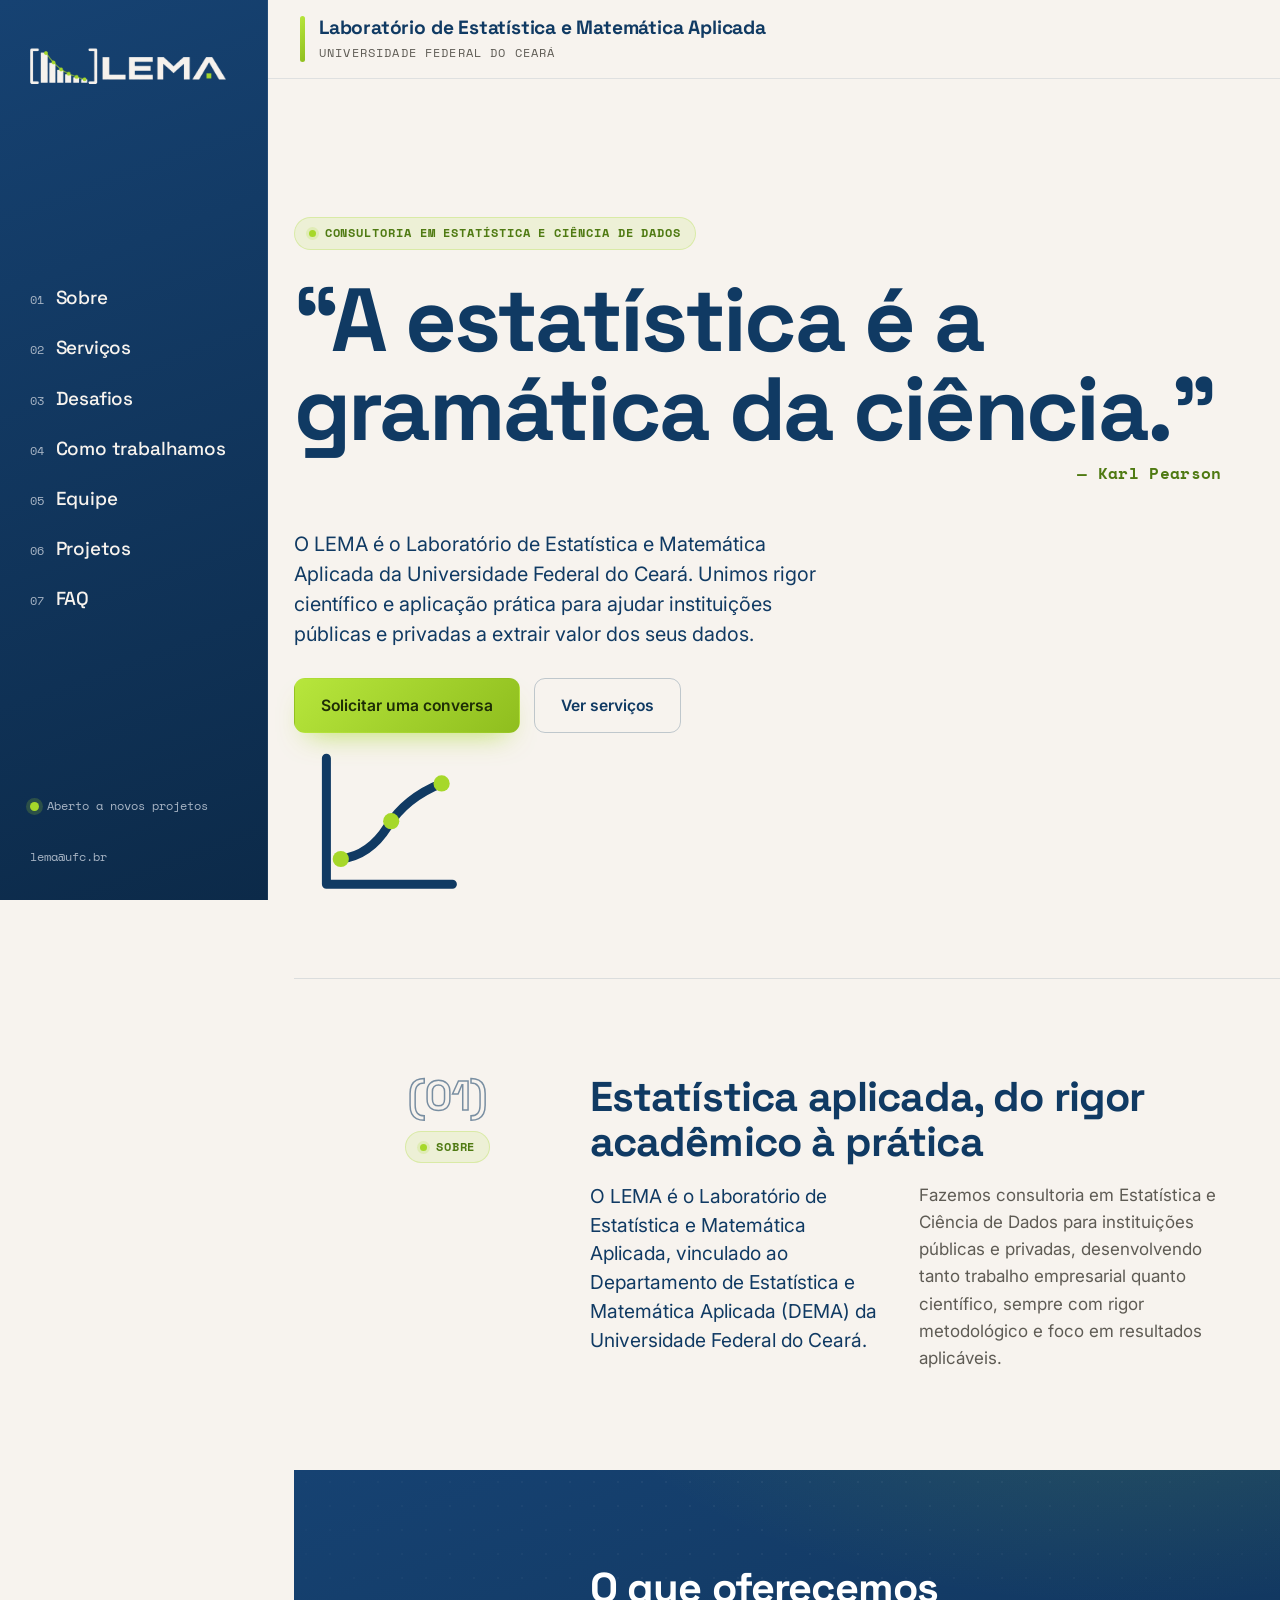
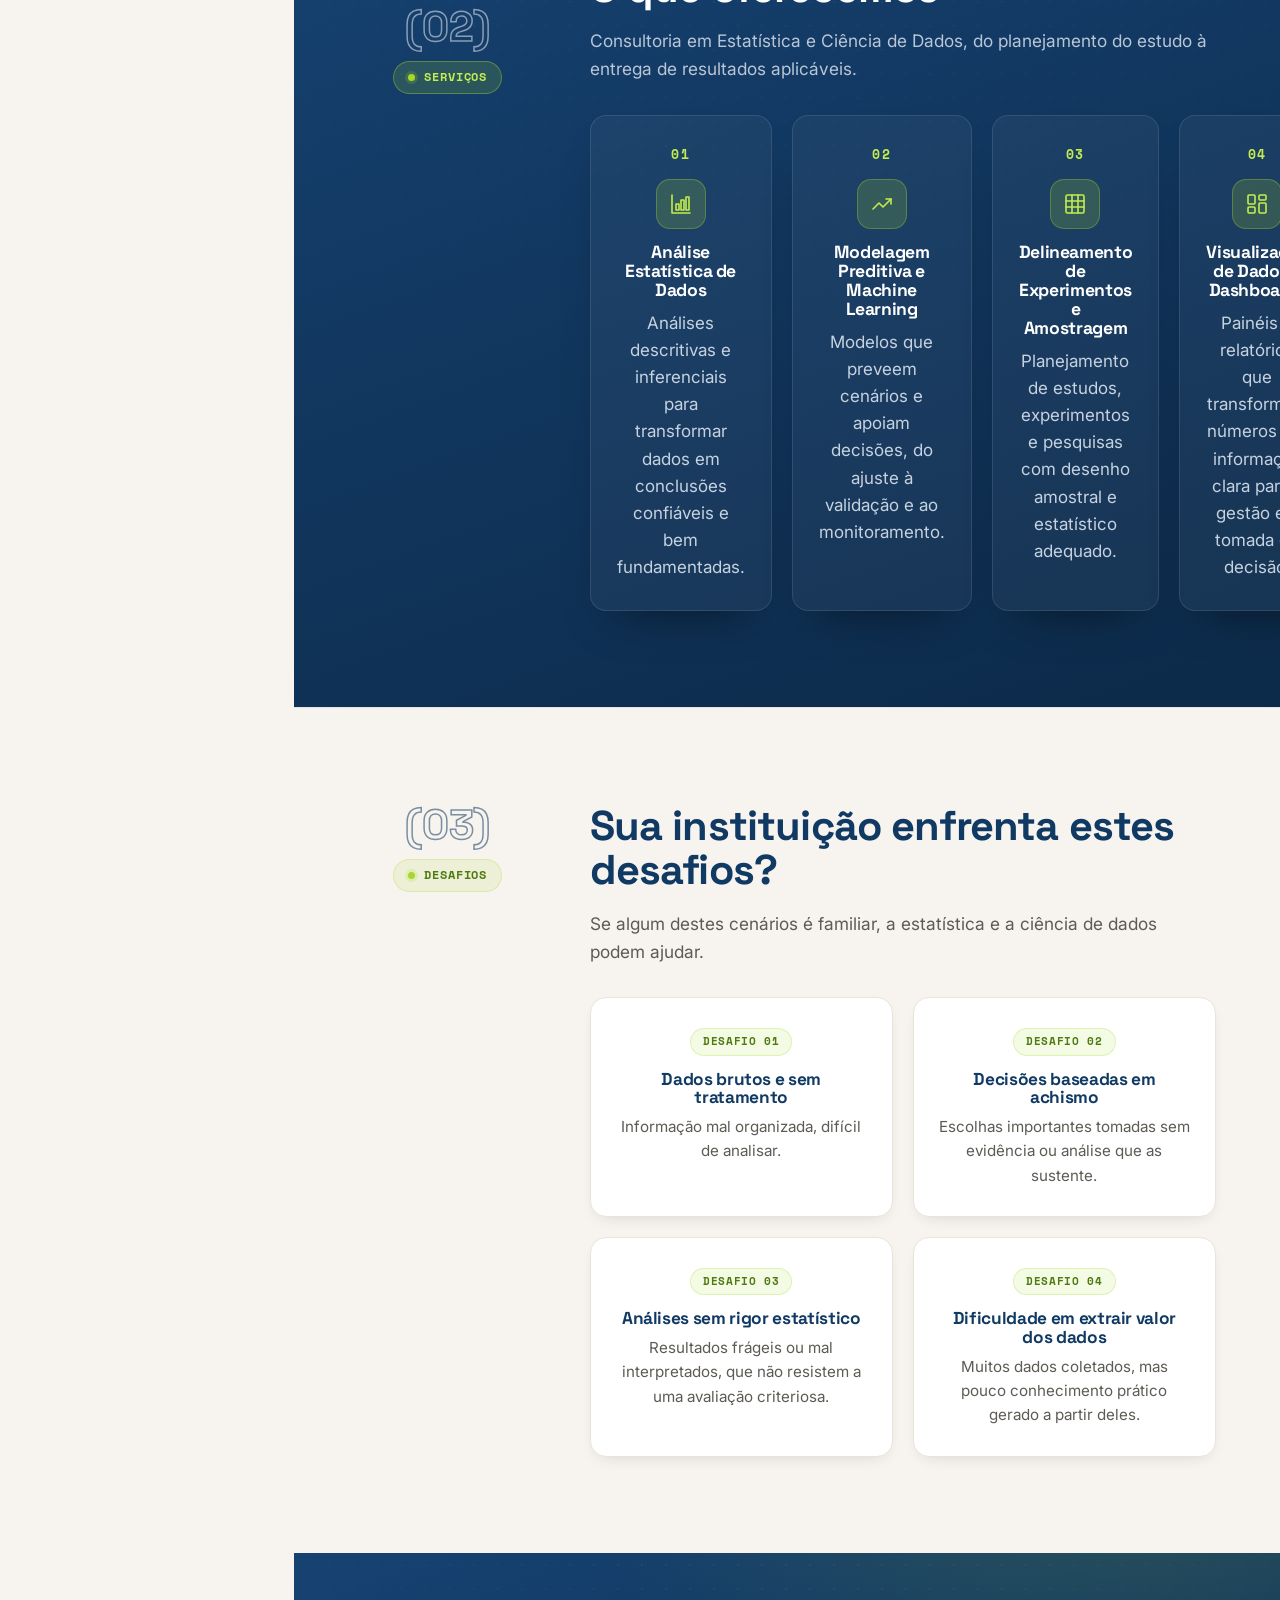
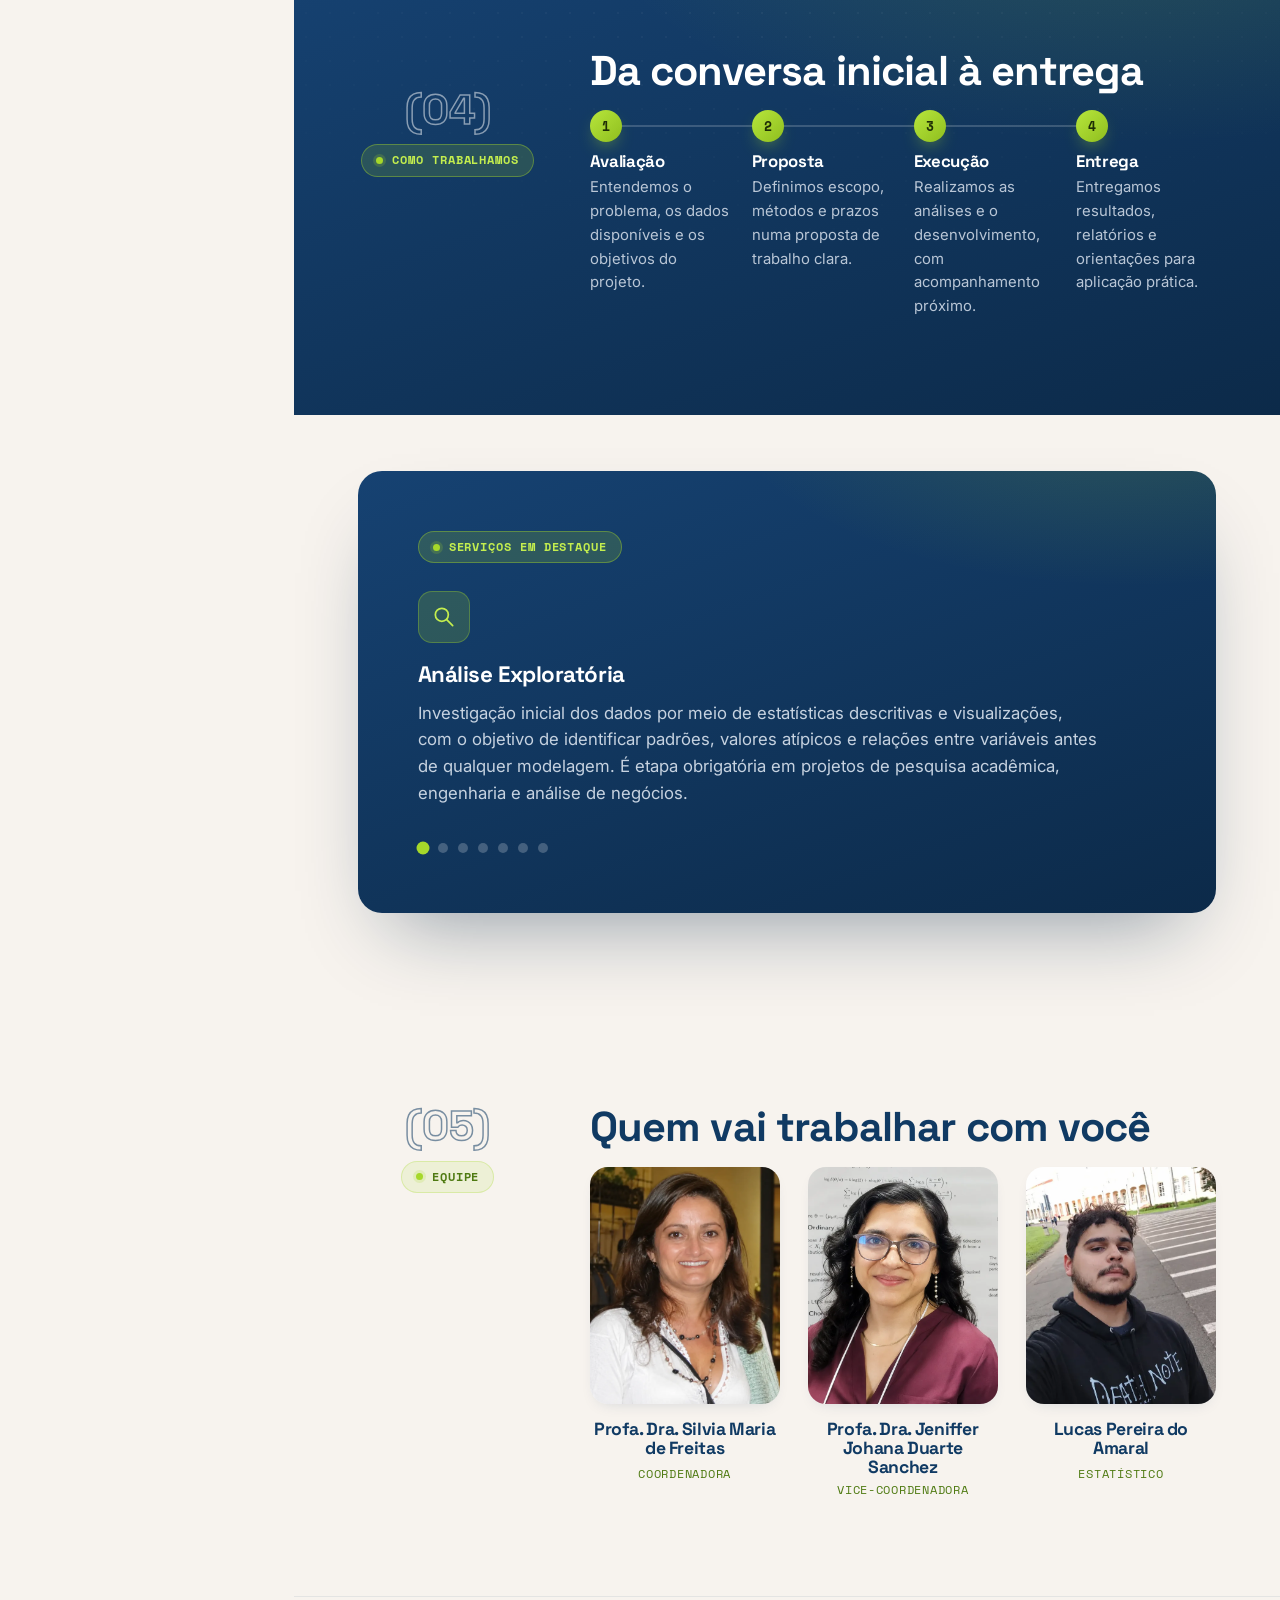
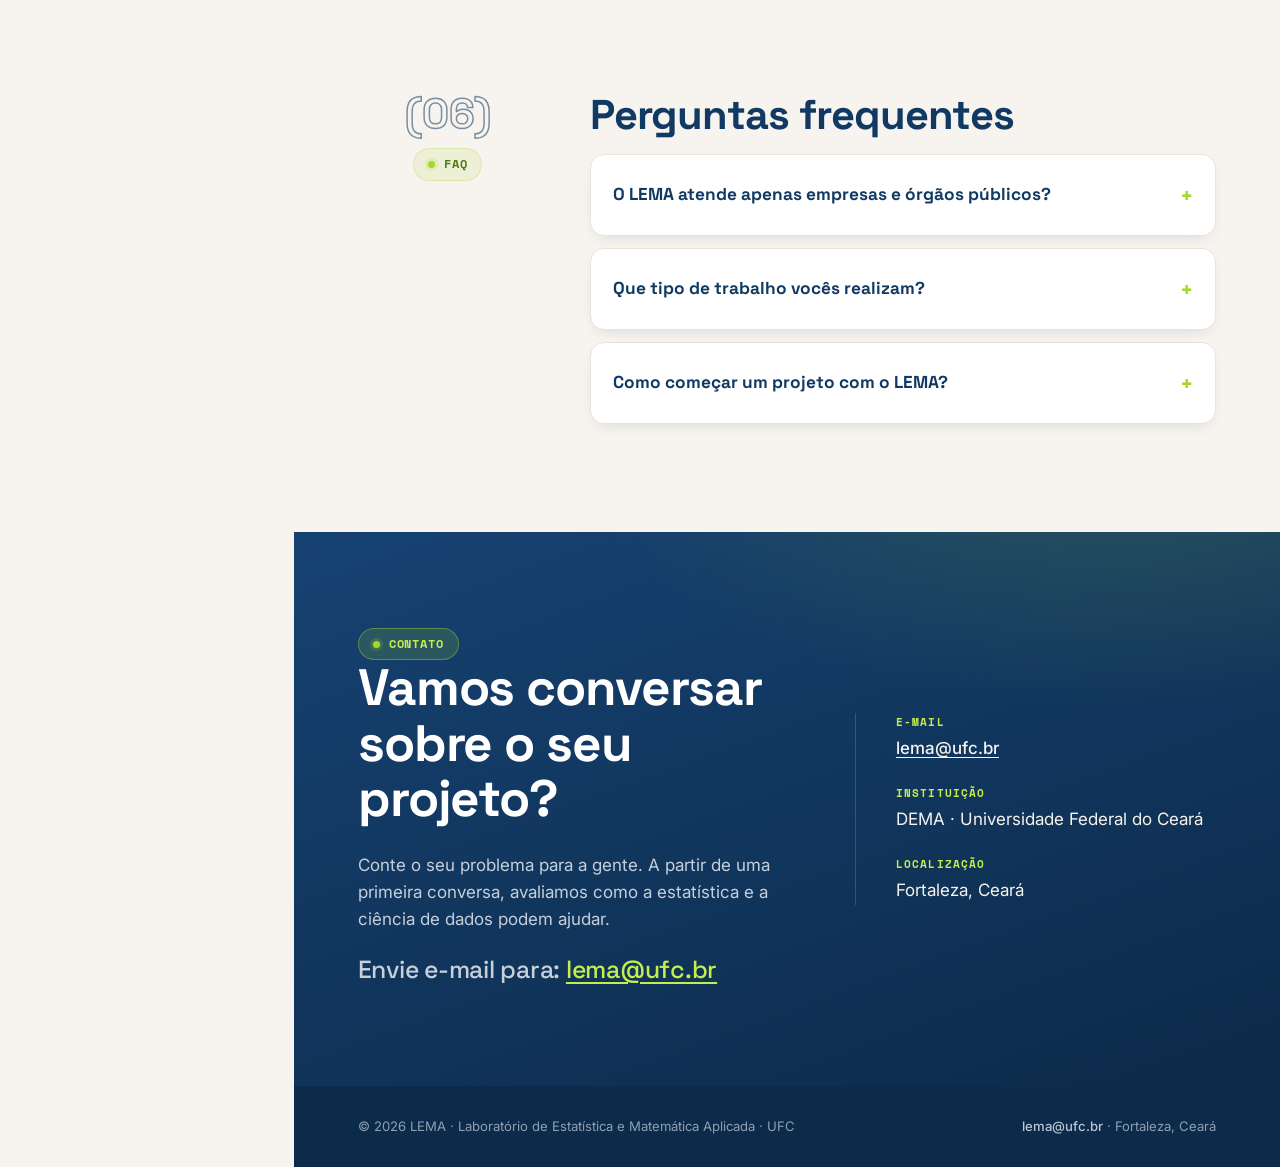
==== commit b39f340f: "Update index.html" ====
--- a/index.html
+++ b/index.html
@@ -212,8 +212,7 @@
       <section class="topics-section">
         <div class="wrap">
           <div class="topics-card reveal">
-            <span class="eyebrow">Áreas de atuação</span>
-            <h2 class="topics-title">Um pouco sobre o que fazemos</h2>
+            <span class="eyebrow">Serviços em destaque</span>
 
             <div class="topics-carousel" data-carousel>
 
@@ -249,7 +248,7 @@
 
               <div class="topics-slide" data-slide>
                 <span class="topic-icon" aria-hidden="true"><svg viewBox="0 0 24 24" fill="none" stroke="currentColor" stroke-width="1.6" stroke-linecap="round" stroke-linejoin="round"><path d="M2 12 Q6 4 9 12 T16 12 T22 12"/></svg></span>
-                <h3>Séries temporais</h3>
+                <h3>Séries Temporais</h3>
                 <p>Análise de dados ordenados cronologicamente, com identificação de tendência, sazonalidade e estrutura de dependência entre observações passadas e futuras. Utilizada em previsão de vendas, indicadores econômicos e monitoramento de processos industriais.</p>
               </div>
 
--- a/style.css
+++ b/style.css
@@ -226,7 +226,7 @@
 .team-card { text-align:center; display:flex; flex-direction:column; align-items:center; }
 .team-card .avatar { width:100%; aspect-ratio:4/5; border-radius:18px; background:var(--grad-navy); display:flex; align-items:center; justify-content:center; color:var(--accent-lt); font-family:var(--font-mono); font-size:1.6rem; letter-spacing:.04em; box-shadow:var(--sh-sm); }
 .team-card img.avatar { object-fit:cover; }
-.team-card h3 { font-size:1.1rem; margin:16px 0 3px; }
+.team-card h3 { font-size:1.1rem; margin:16px 0 3px; min-height:2.3em;}
 .team-role { font-family:var(--font-mono); font-size:.76rem; color:var(--accent-deep); text-transform:uppercase; letter-spacing:.06em; }
 @media (max-width:700px) { .grid-team { grid-template-columns:1fr 1fr; gap:22px; } }
 
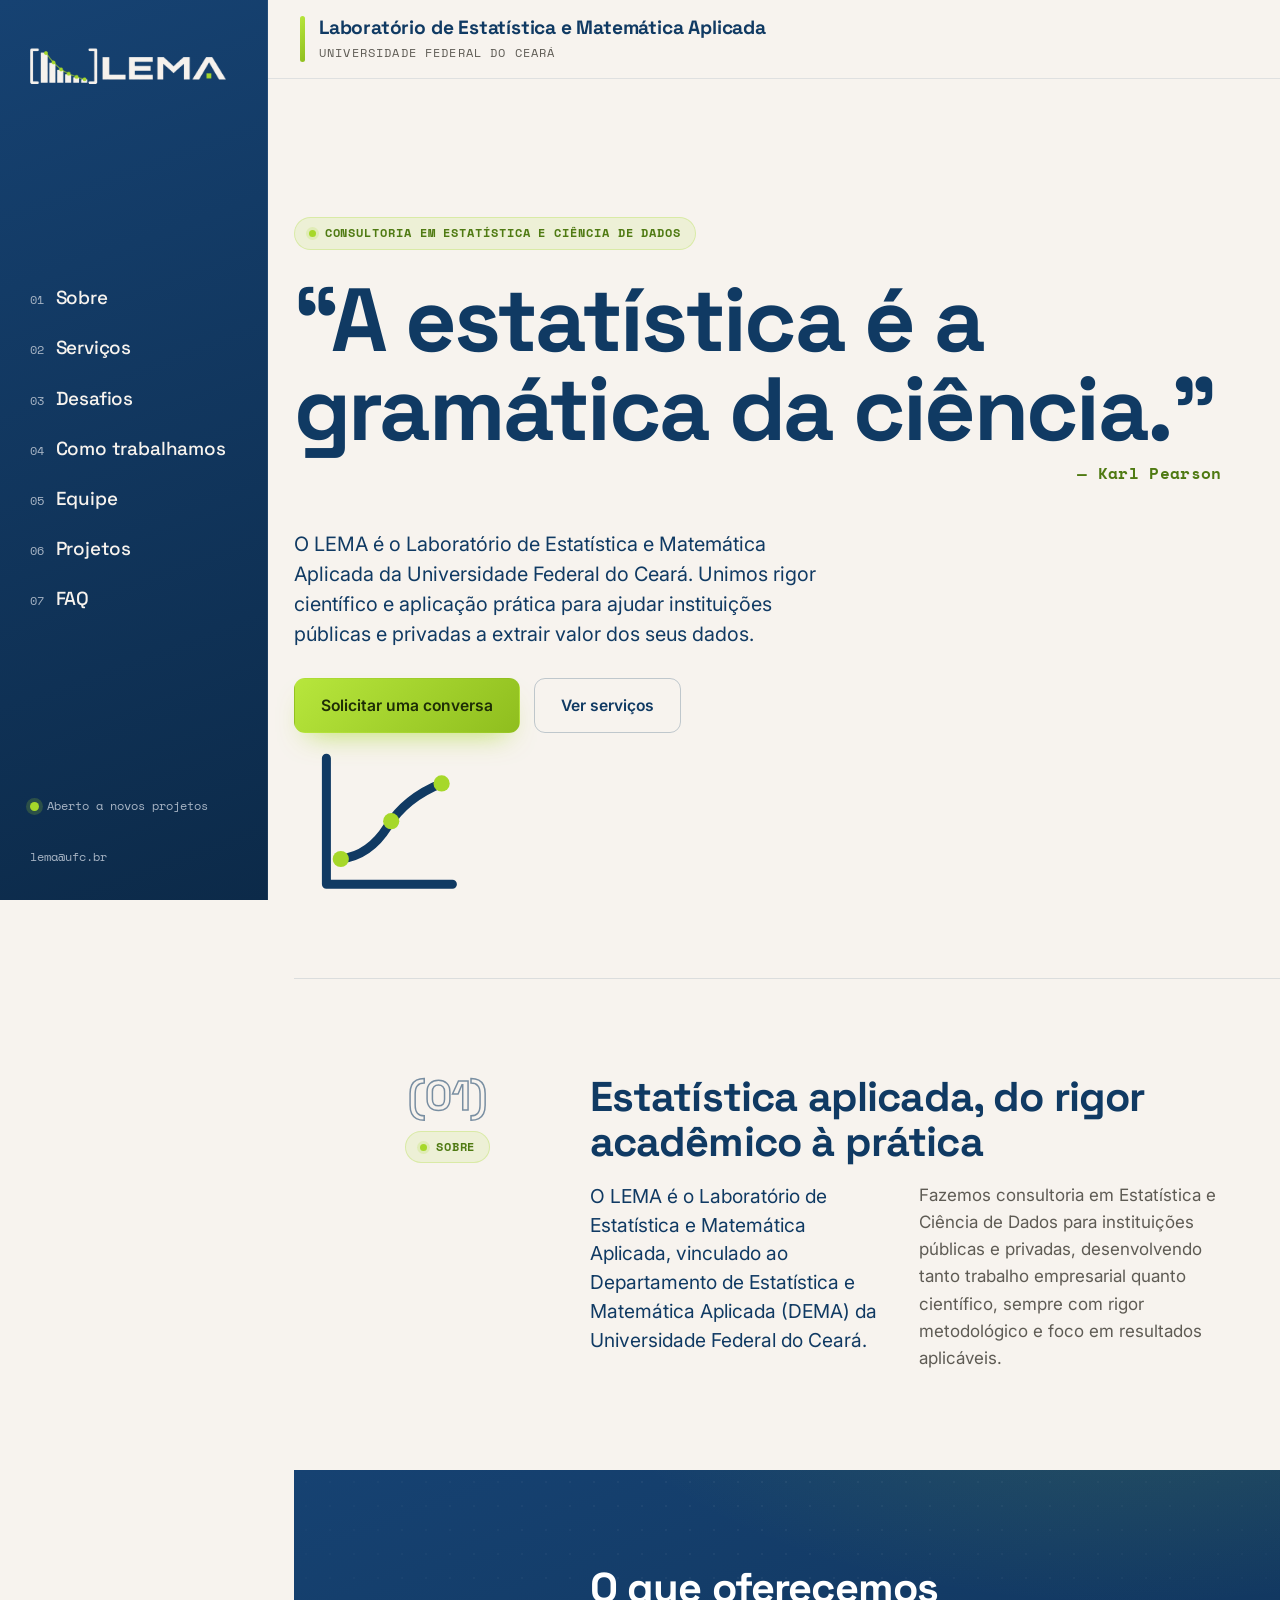
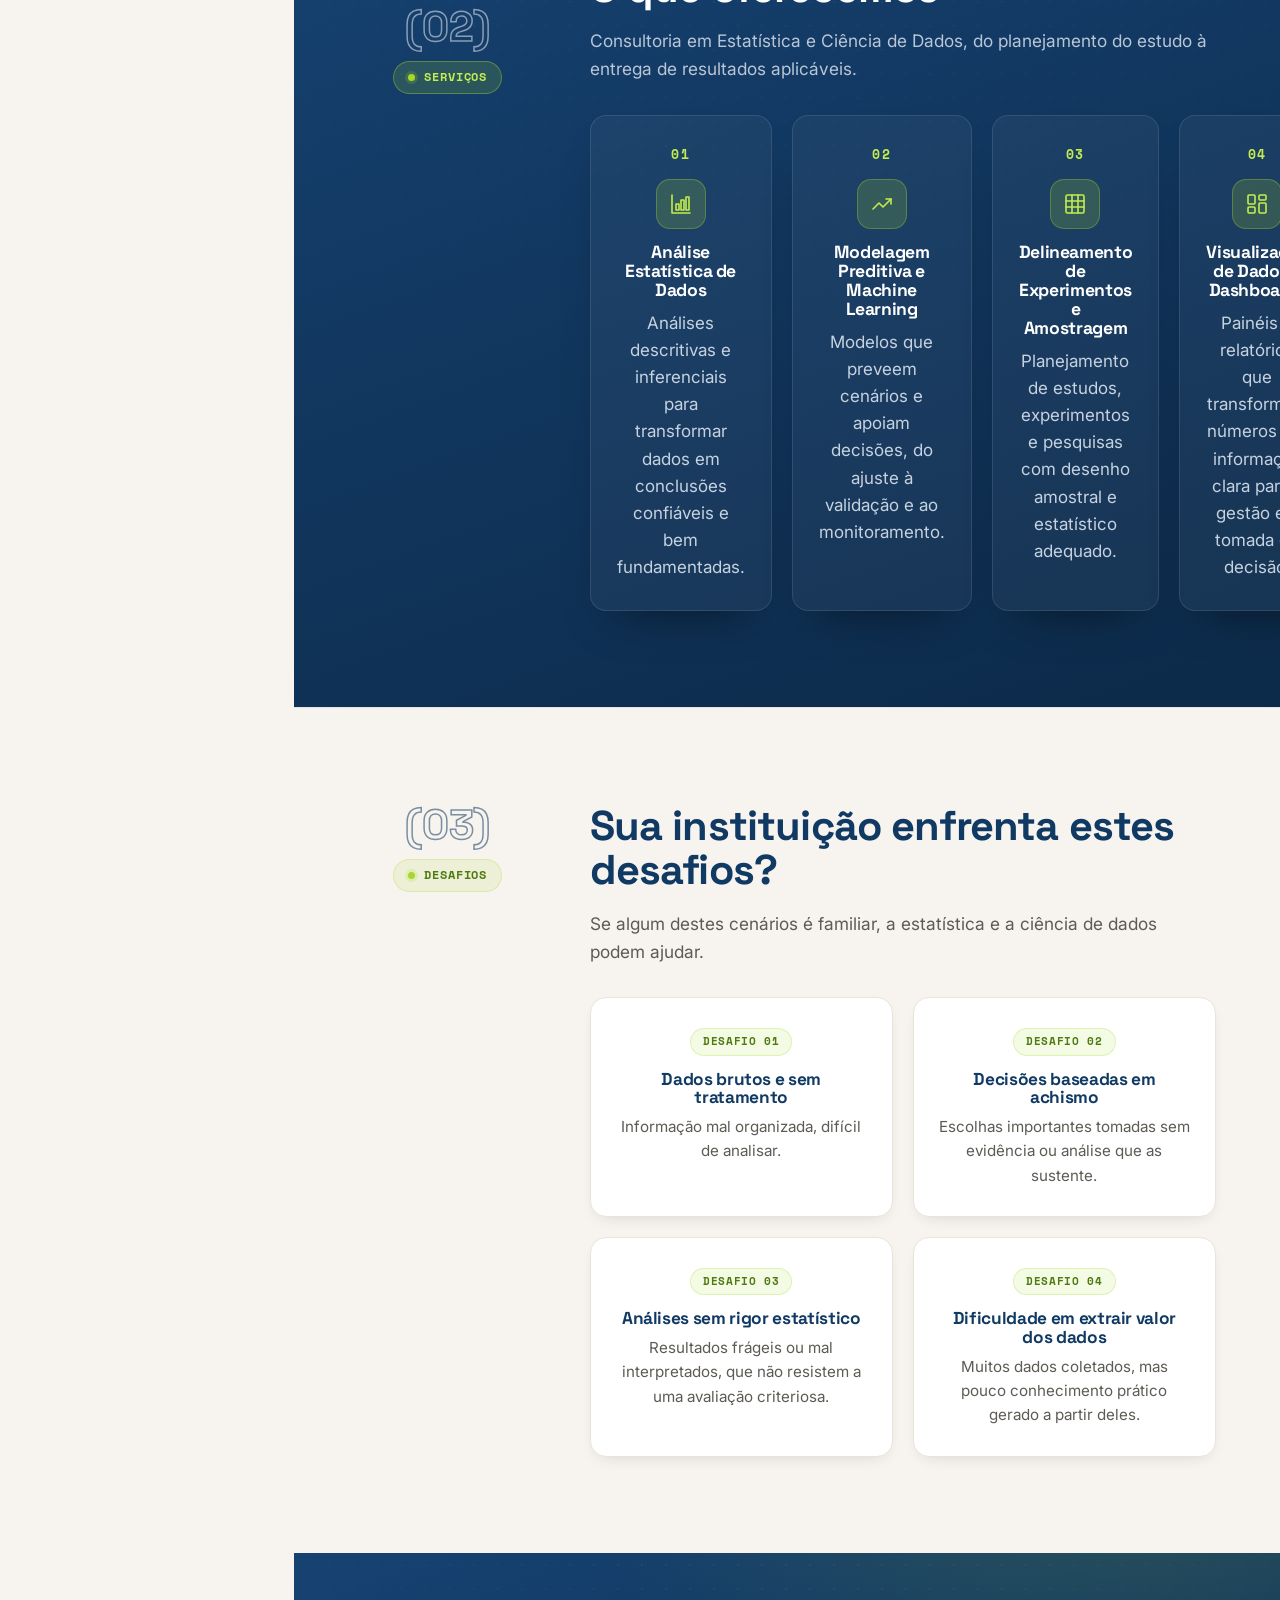
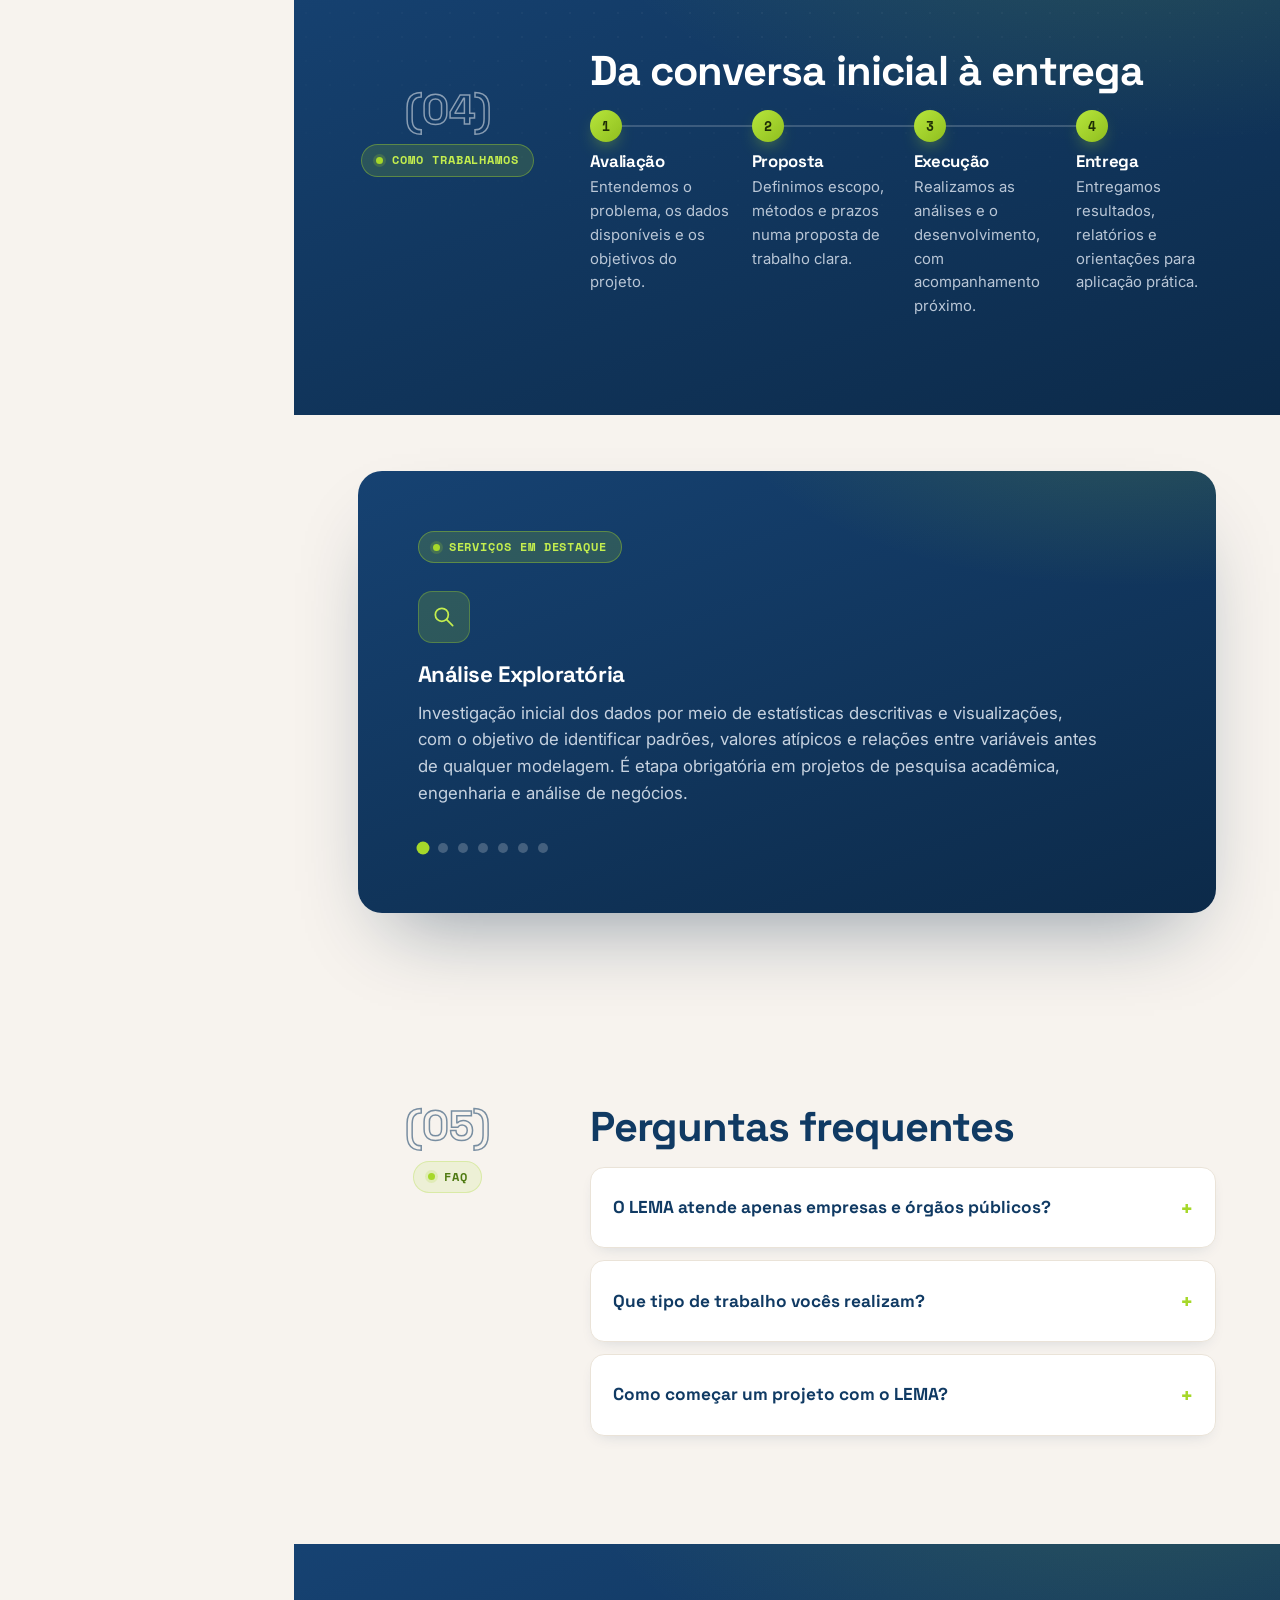
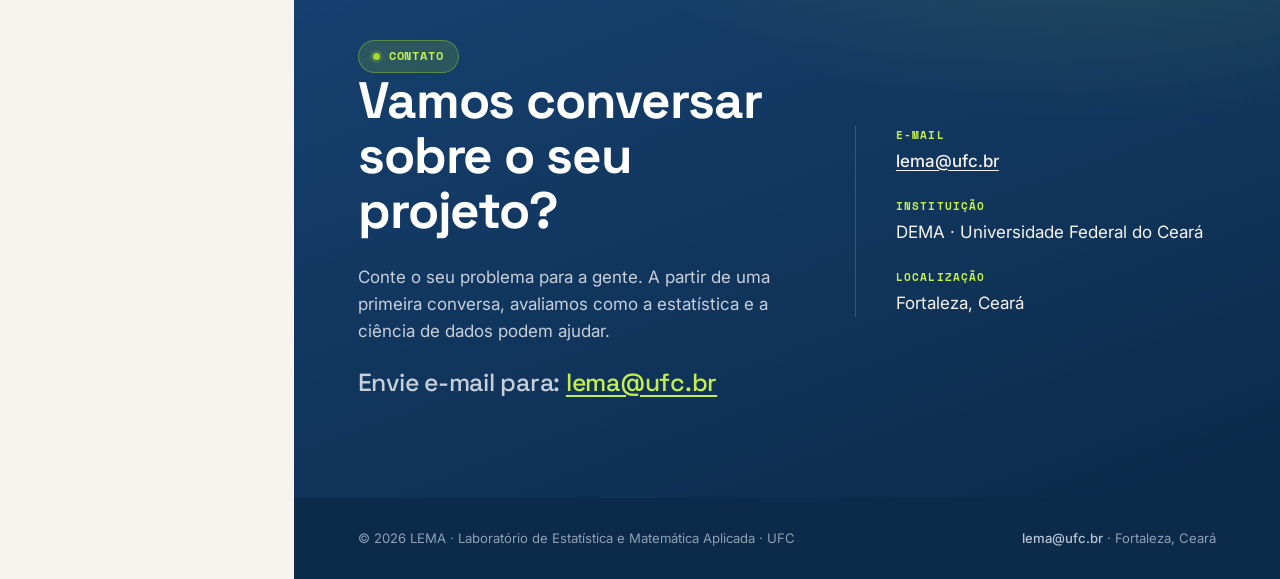
==== commit 278ef7d7: "Update index.html" ====
--- a/index.html
+++ b/index.html
@@ -34,7 +34,7 @@
       <a href="#servicos"><span class="sb-idx">02</span> Serviços</a>
       <a href="#desafios"><span class="sb-idx">03</span> Desafios</a>
       <a href="#processo"><span class="sb-idx">04</span> Como trabalhamos</a>
-      <a href="#equipe"><span class="sb-idx">05</span> Equipe</a>
+      <a href="equipe.html"><span class="sb-idx">05</span> Equipe</a>
       <a href="projetos.html"><span class="sb-idx">06</span> Projetos</a>
       <a href="#faq"><span class="sb-idx">07</span> FAQ</a>
     </nav>
@@ -248,7 +248,7 @@
 
               <div class="topics-slide" data-slide>
                 <span class="topic-icon" aria-hidden="true"><svg viewBox="0 0 24 24" fill="none" stroke="currentColor" stroke-width="1.6" stroke-linecap="round" stroke-linejoin="round"><path d="M2 12 Q6 4 9 12 T16 12 T22 12"/></svg></span>
-                <h3>Séries Temporais</h3>
+                <h3>Séries temporais</h3>
                 <p>Análise de dados ordenados cronologicamente, com identificação de tendência, sazonalidade e estrutura de dependência entre observações passadas e futuras. Utilizada em previsão de vendas, indicadores econômicos e monitoramento de processos industriais.</p>
               </div>
 
@@ -273,25 +273,10 @@
         </div>
       </section>
 
-      <!-- EQUIPE -->
-      <section id="equipe" class="sec">
-        <div class="wrap sec-inner">
-          <div class="sec-head reveal"><span class="sec-index">(05)</span><span class="eyebrow">Equipe</span></div>
-          <div class="sec-body reveal">
-            <h2 class="sec-title">Quem vai trabalhar com você</h2>
-            <div class="grid-team">
-              <div class="team-card"><img class="avatar" src="imagens/silvia-foto.webp" alt="Profa. Dra. Silvia Maria de Freitas" /><h3>Profa. Dra. Silvia Maria de Freitas</h3><span class="team-role">Coordenadora</span></div>
-              <div class="team-card"><img class="avatar" src="imagens/jeny-foto.webp" alt="Profa. Dra. Jeniffer Johana Duarte Sanchez" /><h3>Profa. Dra. Jeniffer Johana Duarte Sanchez</h3><span class="team-role">Vice-coordenadora</span></div>
-              <div class="team-card"><img class="avatar" src="imagens/lucas-foto.webp" alt="Lucas Pereira do Amaral" /><h3>Lucas Pereira do Amaral</h3><span class="team-role">Estatístico</span></div>
-            </div>
-          </div>
-        </div>
-      </section>
-
       <!-- FAQ -->
       <section id="faq" class="sec">
         <div class="wrap sec-inner">
-          <div class="sec-head reveal"><span class="sec-index">(06)</span><span class="eyebrow">FAQ</span></div>
+          <div class="sec-head reveal"><span class="sec-index">(05)</span><span class="eyebrow">FAQ</span></div>
           <div class="sec-body reveal">
             <h2 class="sec-title">Perguntas frequentes</h2>
             <div class="faq-list">
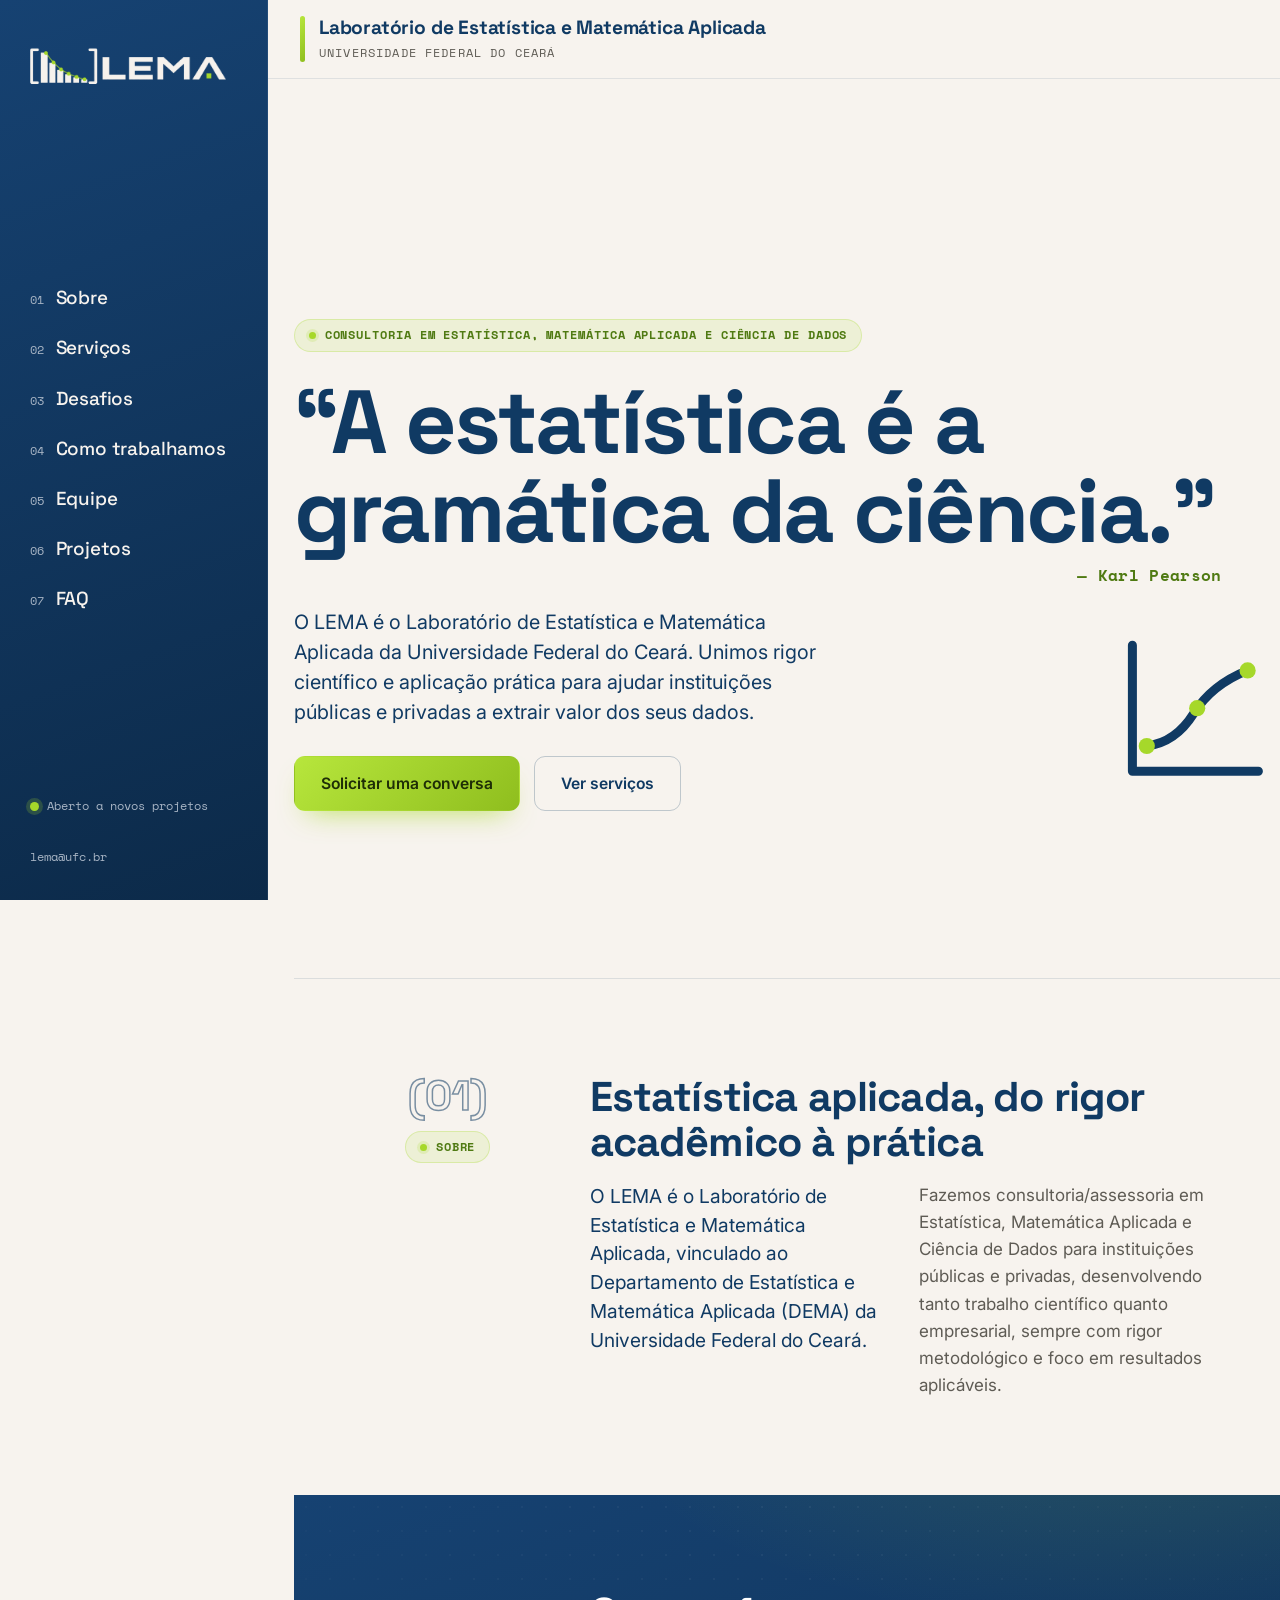
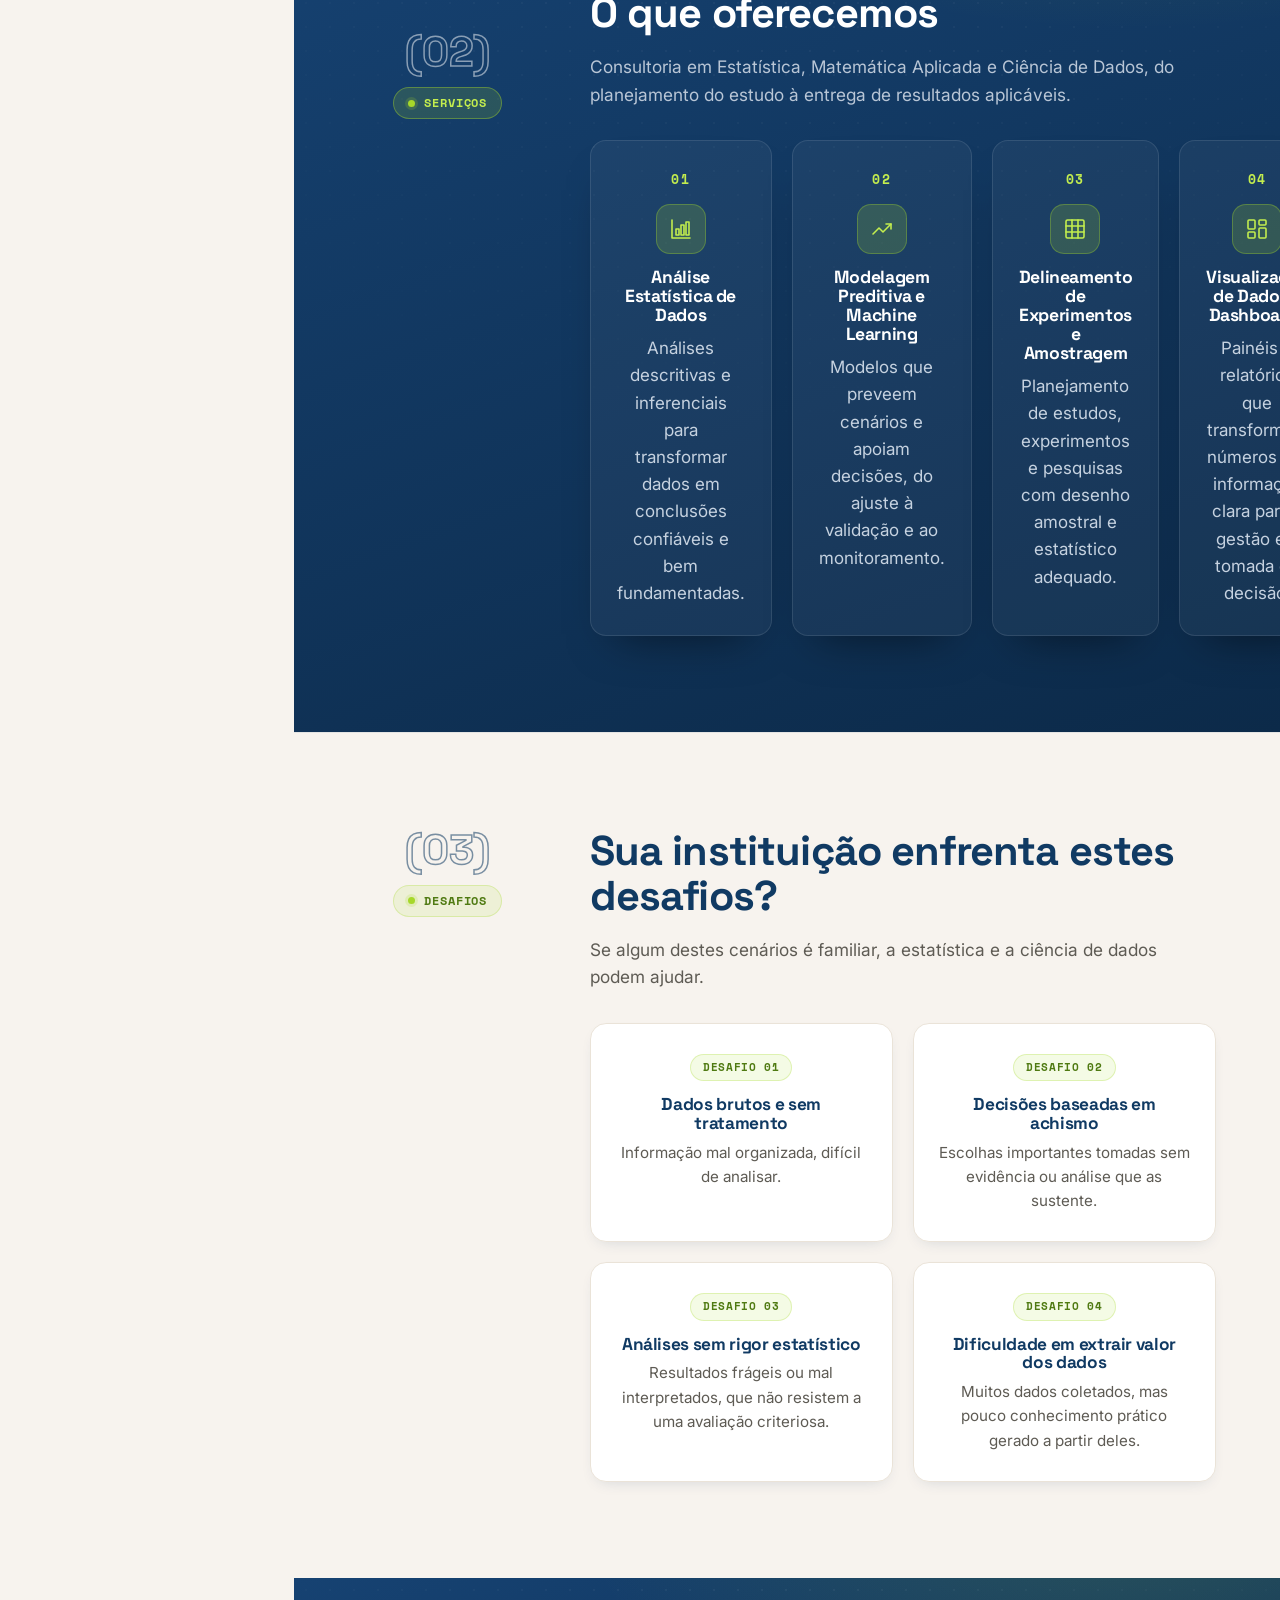
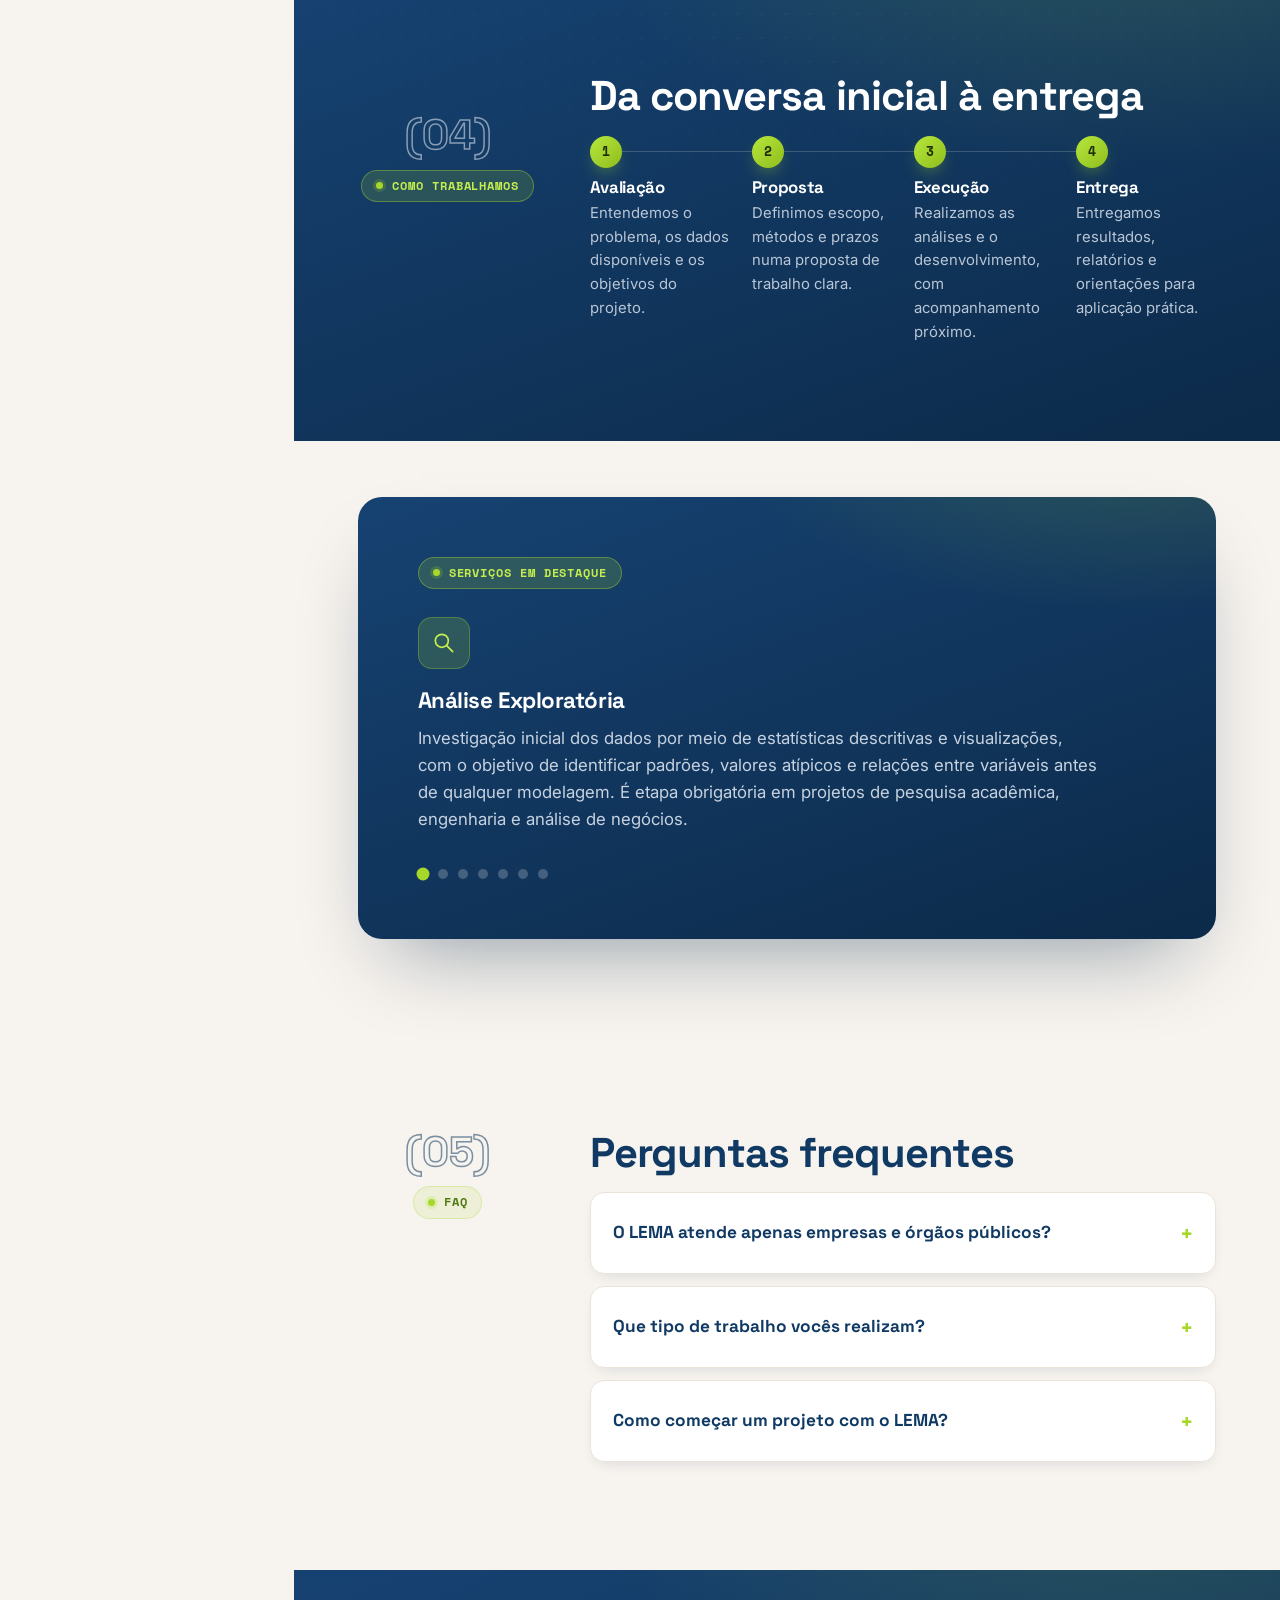
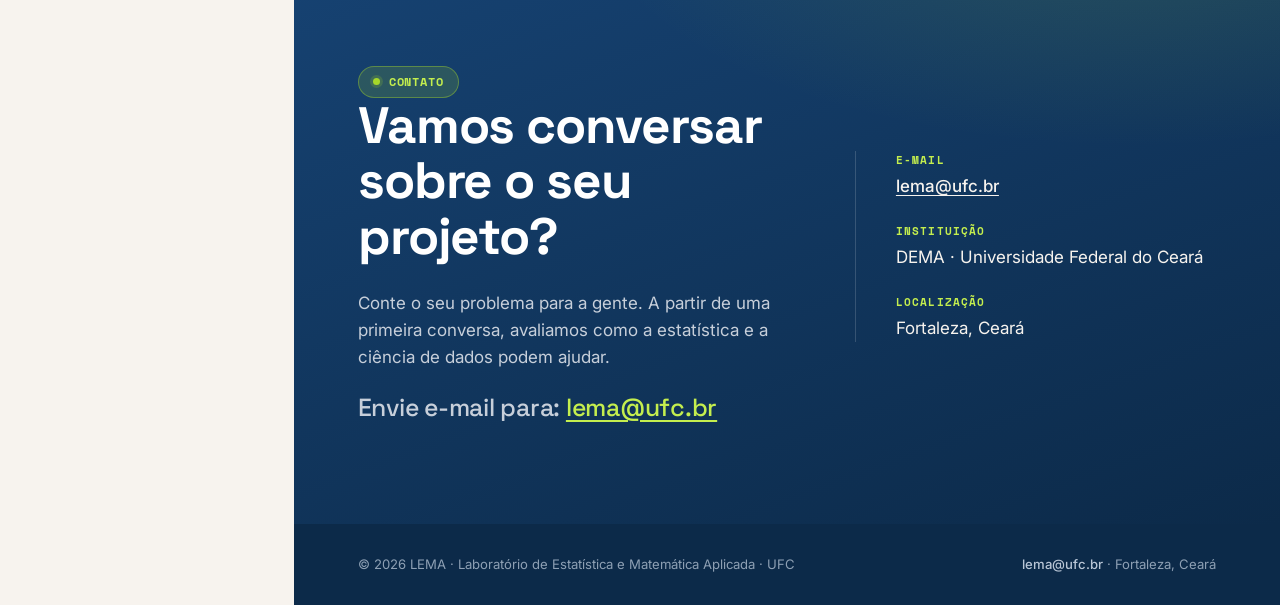
==== commit 094a9b45: "Update index.html" ====
--- a/index.html
+++ b/index.html
@@ -4,7 +4,7 @@
   <meta charset="UTF-8" />
   <meta name="viewport" content="width=device-width, initial-scale=1.0" />
   <title>LEMA — Laboratório de Estatística e Matemática Aplicada | UFC</title>
-  <meta name="description" content="O LEMA faz consultoria em Estatística e Ciência de Dados para instituições públicas e privadas. Laboratório vinculado ao Departamento de Estatística e Matemática Aplicada da UFC." />
+  <meta name="description" content="O LEMA faz consultoria em Estatística, Matemática Aplicada e Ciência de Dados para instituições públicas e privadas. Laboratório vinculado ao Departamento de Estatística e Matemática Aplicada da UFC." />
   <link rel="icon" href="imagens/logo-lema.png" />
   <link rel="preconnect" href="https://fonts.googleapis.com" />
   <link rel="preconnect" href="https://fonts.gstatic.com" crossorigin />
@@ -74,7 +74,7 @@
       <section class="hero">
         <div class="wrap hero-inner">
           <div class="hero-top">
-            <span class="eyebrow">Consultoria em Estatística e Ciência de Dados</span>
+            <span class="eyebrow">Consultoria em Estatística, Matemática Aplicada e Ciência de Dados</span>
           </div>
           <div class="hero-quote-wrap">
             <h1 class="hero-title hero-quote">“A estatística é a gramática da ciência.”</h1>
@@ -132,7 +132,7 @@
             <h2 class="sec-title">Estatística aplicada, do rigor acadêmico à prática</h2>
             <div class="sobre-cols">
               <p class="lede">O LEMA é o Laboratório de Estatística e Matemática Aplicada, vinculado ao Departamento de Estatística e Matemática Aplicada (DEMA) da Universidade Federal do Ceará.</p>
-              <p>Fazemos consultoria em Estatística e Ciência de Dados para instituições públicas e privadas, desenvolvendo tanto trabalho empresarial quanto científico, sempre com rigor metodológico e foco em resultados aplicáveis.</p>
+              <p>Fazemos consultoria/assessoria em Estatística, Matemática Aplicada e Ciência de Dados para instituições públicas e privadas, desenvolvendo tanto trabalho científico quanto empresarial, sempre com rigor metodológico e foco em resultados aplicáveis.</p>
             </div>
           </div>
         </div>
@@ -144,7 +144,7 @@
           <div class="sec-head reveal"><span class="sec-index">(02)</span><span class="eyebrow">Serviços</span></div>
           <div class="sec-body reveal">
             <h2 class="sec-title">O que oferecemos</h2>
-            <p class="sec-intro">Consultoria em Estatística e Ciência de Dados, do planejamento do estudo à entrega de resultados aplicáveis.</p>
+            <p class="sec-intro">Consultoria em Estatística, Matemática Aplicada e Ciência de Dados, do planejamento do estudo à entrega de resultados aplicáveis.</p>
             <div class="svc-grid">
               <div class="card svc-card">
                 <span class="svc-num">01</span>
@@ -281,7 +281,7 @@
             <h2 class="sec-title">Perguntas frequentes</h2>
             <div class="faq-list">
               <details class="faq-item"><summary>O LEMA atende apenas empresas e órgãos públicos?</summary><p>Não, também atuamos no suporte a projetos acadêmicos, atendendo tanto alunos de pós-graduação quanto grupos de pesquisa.</p></details>
-              <details class="faq-item"><summary>Que tipo de trabalho vocês realizam?</summary><p>Consultoria em Estatística e Ciência de Dados: análise de dados, modelagem, delineamento de estudos, amostragem e apoio metodológico.</p></details>
+              <details class="faq-item"><summary>Que tipo de trabalho vocês realizam?</summary><p>Consultoria em Estatística, Matemática Aplicada e Ciência de Dados: análise de dados, modelagem, delineamento de estudos, amostragem e apoio metodológico.</p></details>
               <details class="faq-item"><summary>Como começar um projeto com o LEMA?</summary><p>Entre em contato pelo e-mail. A partir de uma primeira conversa (etapa de Avaliação), montamos uma proposta com escopo, métodos e prazos.</p></details>
             </div>
           </div>
--- a/style.css
+++ b/style.css
@@ -93,7 +93,9 @@
 .hero-top { margin-bottom:26px; }
 .hero-quote-wrap { align-self:flex-start; width:fit-content; max-width:100%; }
 .hero-title { font-family:var(--font-display); font-weight:700; font-size:clamp(2.9rem,7vw,6rem); line-height:1; letter-spacing:-0.03em; margin:0 0 6px; max-width:16ch; }
-.hero-quote-author { font-family:var(--font-mono); font-size:1rem; font-weight:700; color:var(--accent-deep); letter-spacing:.02em; margin:0 0 44px; text-align:right; }.hero-lede { font-size:1.24rem; color:var(--ink); max-width:46ch; line-height:1.5; }
+.hero-quote-author { font-family:var(--font-mono); font-size:1rem; font-weight:700; color:var(--accent-deep); letter-spacing:.02em; margin:0 0 20px; text-align:right; }
+.hero-row { display:grid; grid-template-columns:1.5fr .5fr; gap:40px; align-items:center; }
+.hero-lede { font-size:1.24rem; color:var(--ink); max-width:46ch; line-height:1.5; }
 .hero-actions { display:flex; gap:14px; margin-top:28px; flex-wrap:wrap; }
 .hero-glyphs { justify-self:end; position:relative; width:clamp(120px,15vw,180px); aspect-ratio:1; color:var(--ink); }
 .hero-glyphs .glyph { position:absolute; inset:0; width:100%; height:100%; opacity:0; transform:scale(.85) rotate(-6deg); transition:opacity .55s var(--ease), transform .55s var(--ease); }
@@ -188,15 +190,15 @@
 .step p:last-child { margin-bottom:0; font-size:.93rem; }
 @media (max-width:760px) { .steps { grid-template-columns:1fr; gap:8px; } .step { padding:4px 0 4px 48px; } .step::before { display:none; } }
 
-/* Áreas de atuação — carrossel de tópicos, um por vez (substitui o antigo bloco de depoimento) */
+/* Áreas de atuação — carrossel de tópicos, um por vez */
 .topics-section { padding:56px 0 96px; }
 .topics-card { position:relative; overflow:hidden; background:var(--grad-navy); border-radius:24px; padding:clamp(36px,5vw,60px); box-shadow:var(--sh-lg); }
 .topics-card::before { content:""; position:absolute; inset:0; background:radial-gradient(700px 340px at 90% -20%, rgba(166,216,42,.2), transparent 60%); pointer-events:none; }
 .topics-card > * { position:relative; z-index:1; }
 .topics-card .eyebrow { background:rgba(166,216,42,.18); color:var(--accent-lt); border-color:rgba(166,216,42,.4); }
-.topics-carousel { margin-top: 28px; }
-
-.topics-carousel { min-height:220px; display:flex; flex-direction:column; }
+.topics-title { font-size:clamp(1.8rem,3.2vw,2.5rem); color:var(--white); margin:22px 0 32px; letter-spacing:-0.02em; }
+
+.topics-carousel { min-height:220px; display:flex; flex-direction:column; margin-top:28px; }
 .topics-slide { display:none; animation:topics-fade .4s var(--ease); }
 .topics-slide.is-active { display:block; }
 @keyframes topics-fade { from { opacity:0; transform:translateY(6px); } to { opacity:1; transform:none; } }
@@ -222,13 +224,31 @@
 .topics-dot.is-active { background:var(--accent); transform:scale(1.3); }
 
 /* Equipe */
+.team-group-title {
+  font-family:var(--font-mono); font-size:.78rem; letter-spacing:.1em; text-transform:uppercase;
+  color:var(--muted); margin:44px 0 20px; font-weight:700;
+}
+.team-group-title:first-of-type { margin-top:0; }
 .grid-team { display:grid; grid-template-columns:repeat(3,1fr); gap:28px; align-items:start; }
 .team-card { text-align:center; display:flex; flex-direction:column; align-items:center; }
-.team-card .avatar { width:100%; aspect-ratio:4/5; border-radius:18px; background:var(--grad-navy); display:flex; align-items:center; justify-content:center; color:var(--accent-lt); font-family:var(--font-mono); font-size:1.6rem; letter-spacing:.04em; box-shadow:var(--sh-sm); }
+.team-card .avatar {
+  width:100%; max-width:160px; aspect-ratio:4/5; border-radius:18px;
+  background:var(--grad-navy); display:flex; align-items:center; justify-content:center;
+  color:var(--accent-lt); font-family:var(--font-mono); font-size:1.6rem; letter-spacing:.04em;
+  box-shadow:var(--sh-sm); margin:0 auto;
+}
 .team-card img.avatar { object-fit:cover; }
-.team-card h3 { font-size:1.1rem; margin:16px 0 3px; min-height:2.3em;}
+.team-card h3 { font-size:1.1rem; margin:16px 0 3px; min-height:2.3em; }
 .team-role { font-family:var(--font-mono); font-size:.76rem; color:var(--accent-deep); text-transform:uppercase; letter-spacing:.06em; }
+.team-lattes {
+  display:inline-flex; align-items:center; gap:6px; margin-top:12px;
+  font-family:var(--font-mono); font-size:.76rem; font-weight:700;
+  color:var(--accent-deep); text-decoration:none; text-underline-offset:3px;
+}
+.team-lattes svg { width:15px; height:15px; flex-shrink:0; }
+.team-lattes:hover { color:var(--ink); text-decoration:underline; }
 @media (max-width:700px) { .grid-team { grid-template-columns:1fr 1fr; gap:22px; } }
+@media (max-width:480px) { .grid-team { grid-template-columns:1fr; max-width:220px; margin:0 auto; } }
 
 /* FAQ */
 .faq-list { max-width:860px; }
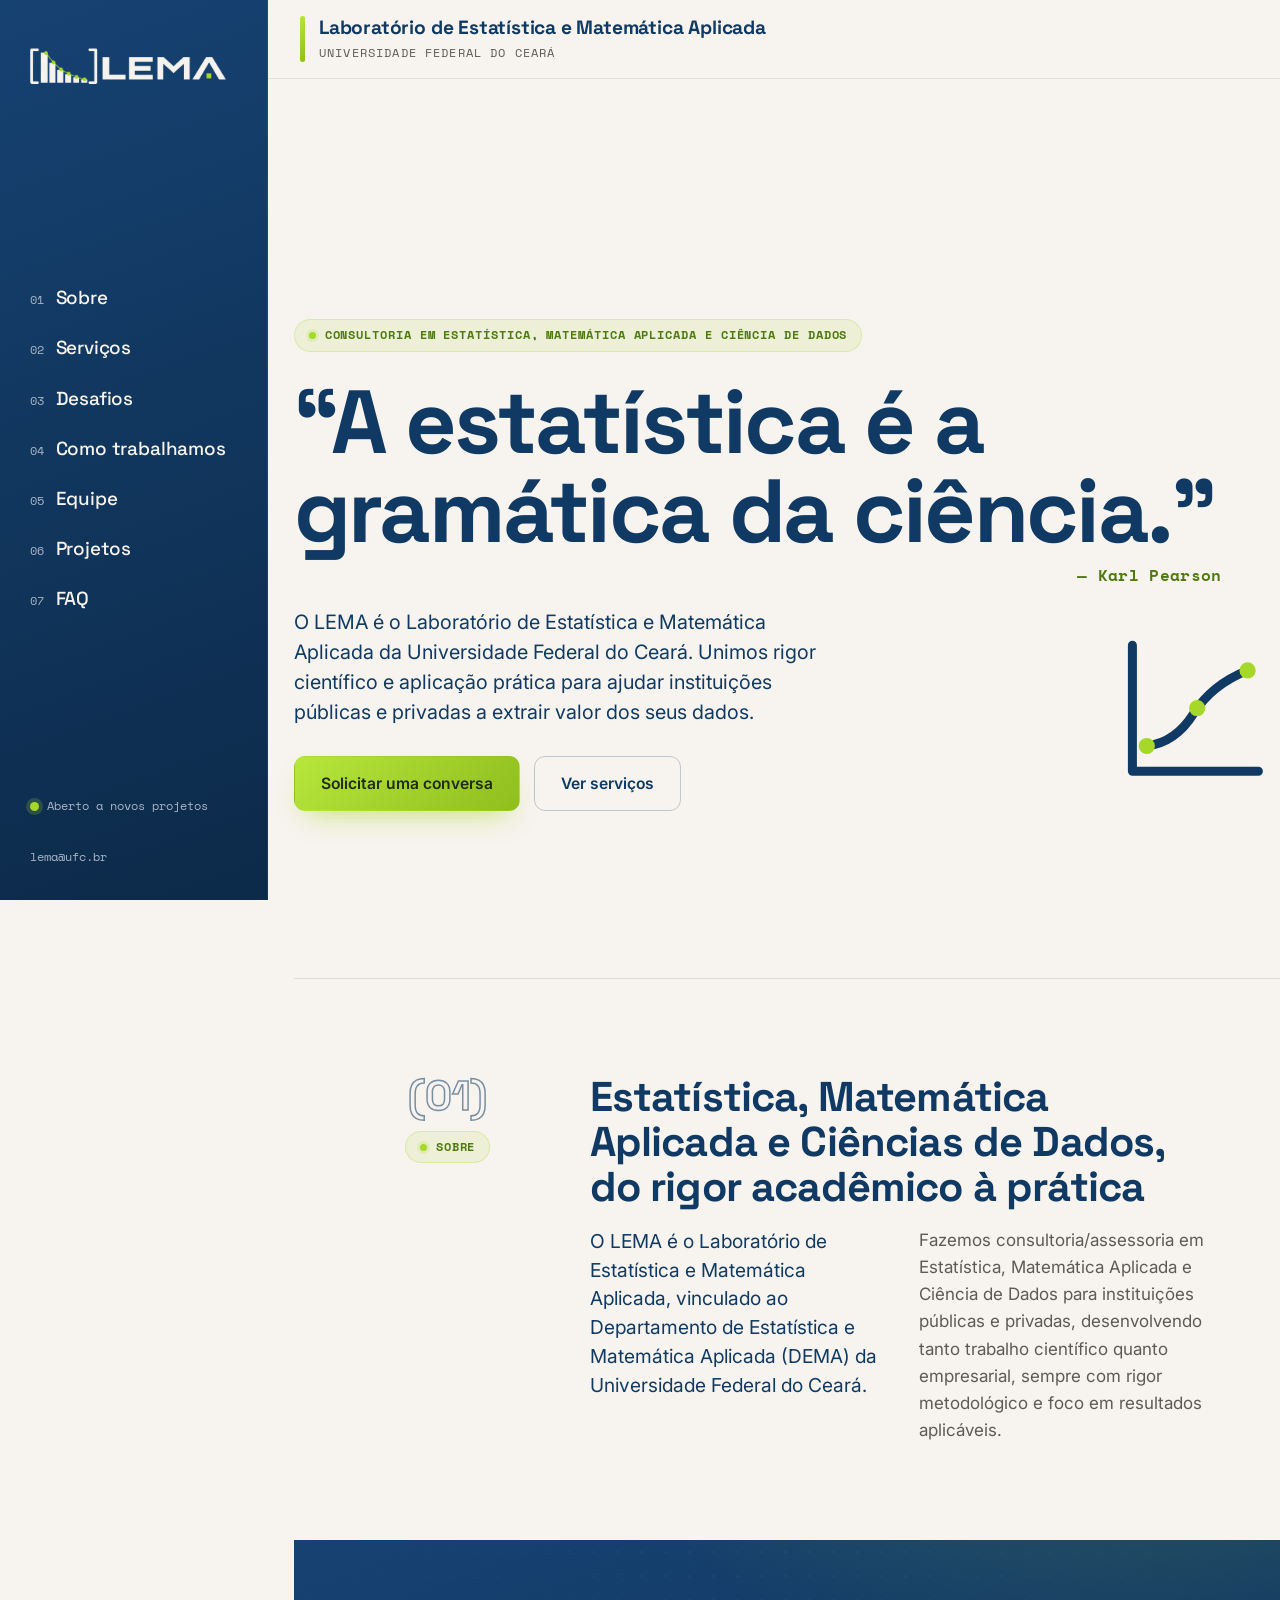
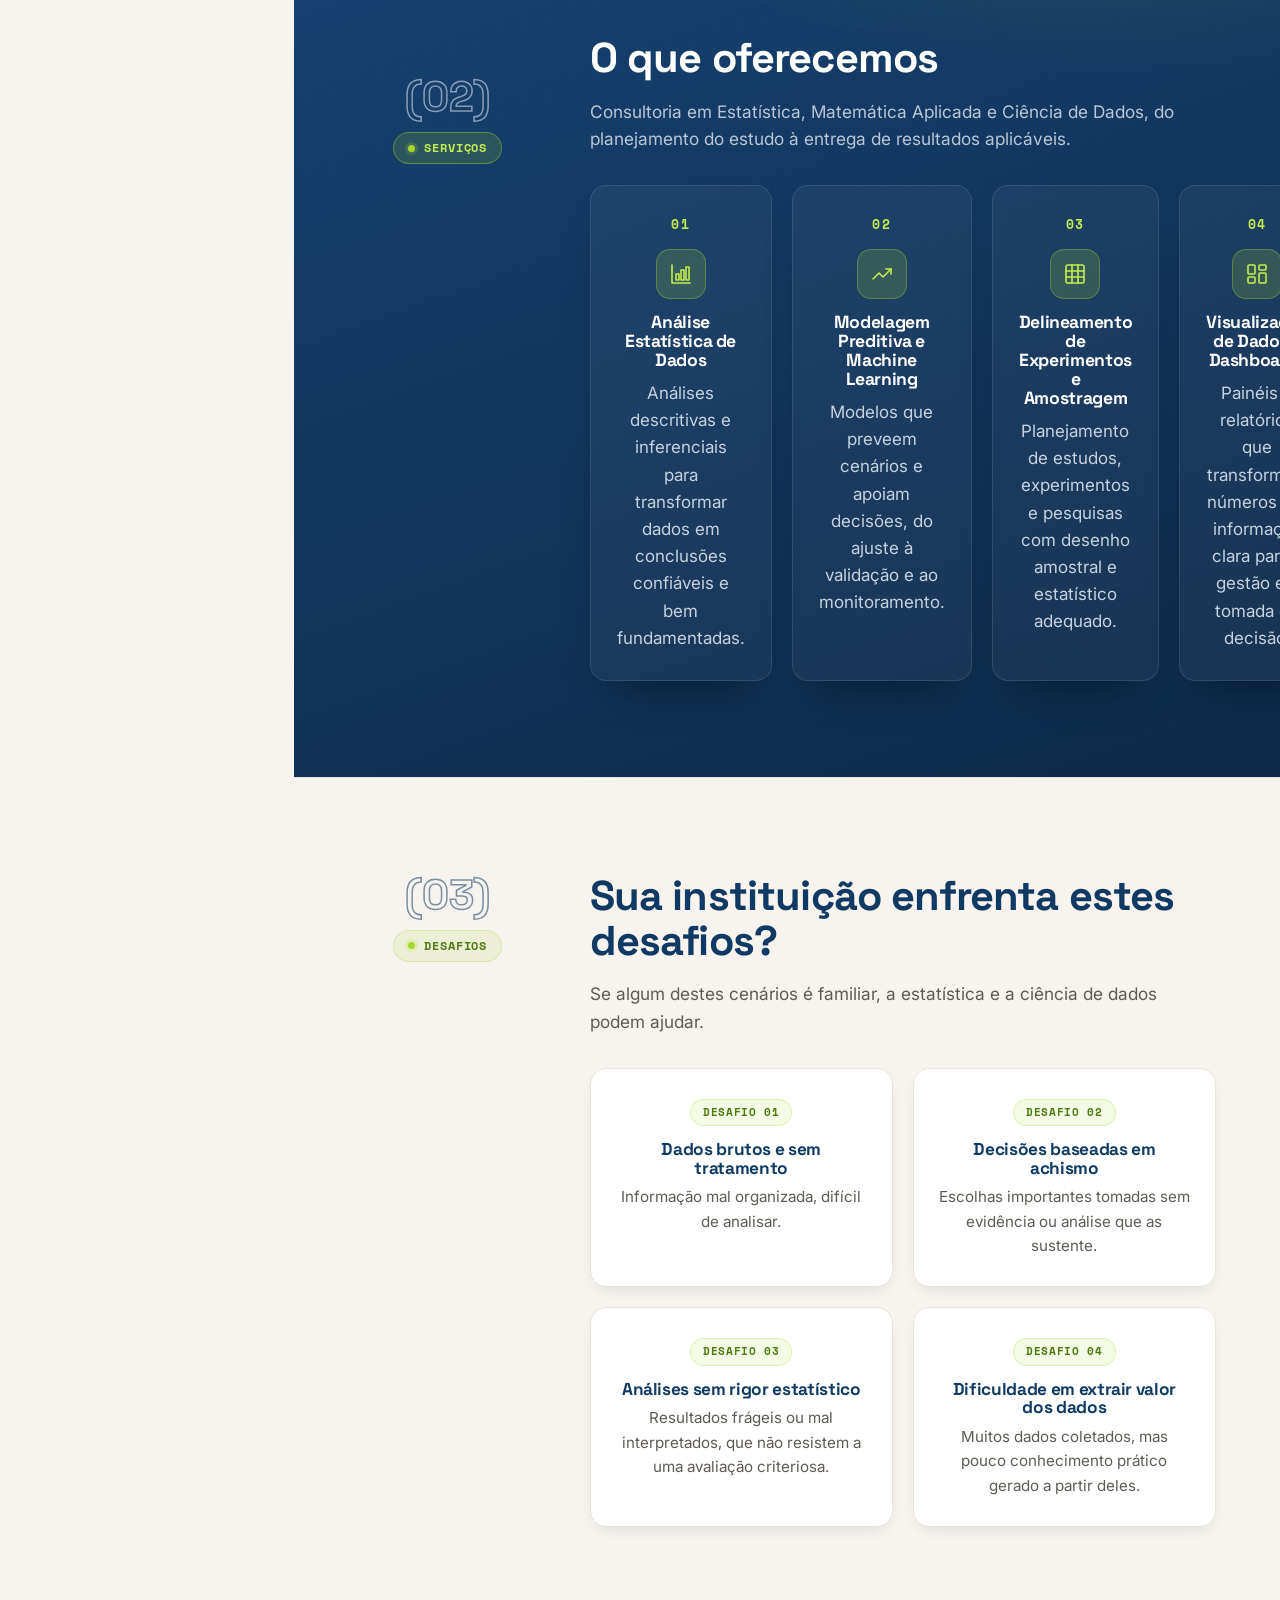
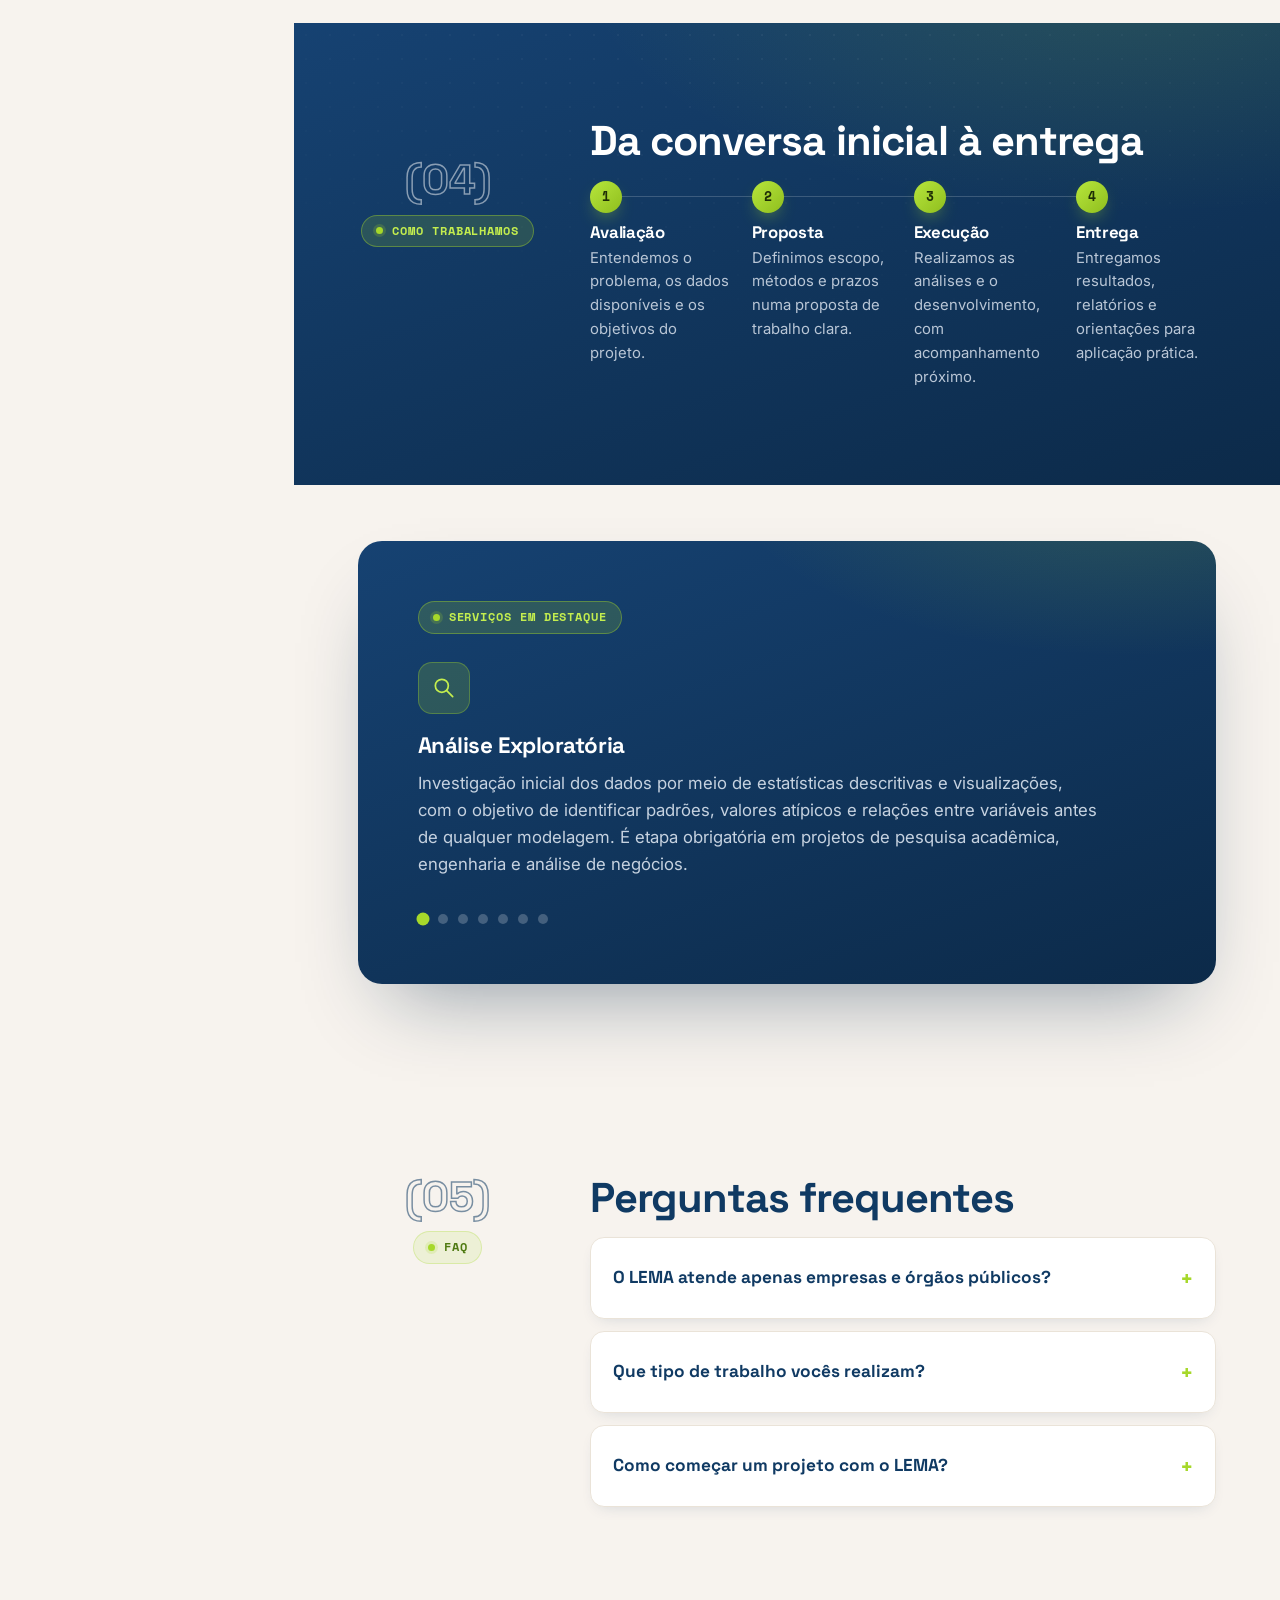
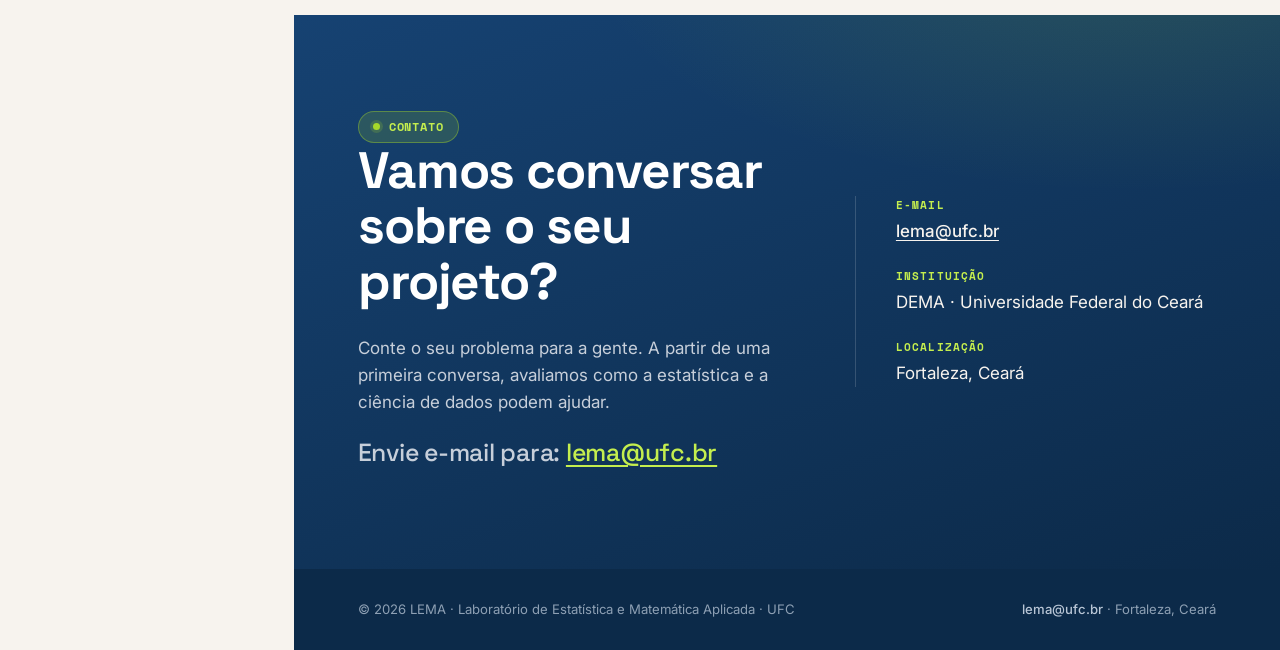
==== commit a2f8938c: "Update index.html" ====
--- a/index.html
+++ b/index.html
@@ -129,7 +129,7 @@
         <div class="wrap sec-inner">
           <div class="sec-head reveal"><span class="sec-index">(01)</span><span class="eyebrow">Sobre</span></div>
           <div class="sec-body reveal">
-            <h2 class="sec-title">Estatística aplicada, do rigor acadêmico à prática</h2>
+            <h2 class="sec-title">Estatística, Matemática Aplicada e Ciências de Dados, do rigor acadêmico à prática</h2>
             <div class="sobre-cols">
               <p class="lede">O LEMA é o Laboratório de Estatística e Matemática Aplicada, vinculado ao Departamento de Estatística e Matemática Aplicada (DEMA) da Universidade Federal do Ceará.</p>
               <p>Fazemos consultoria/assessoria em Estatística, Matemática Aplicada e Ciência de Dados para instituições públicas e privadas, desenvolvendo tanto trabalho científico quanto empresarial, sempre com rigor metodológico e foco em resultados aplicáveis.</p>
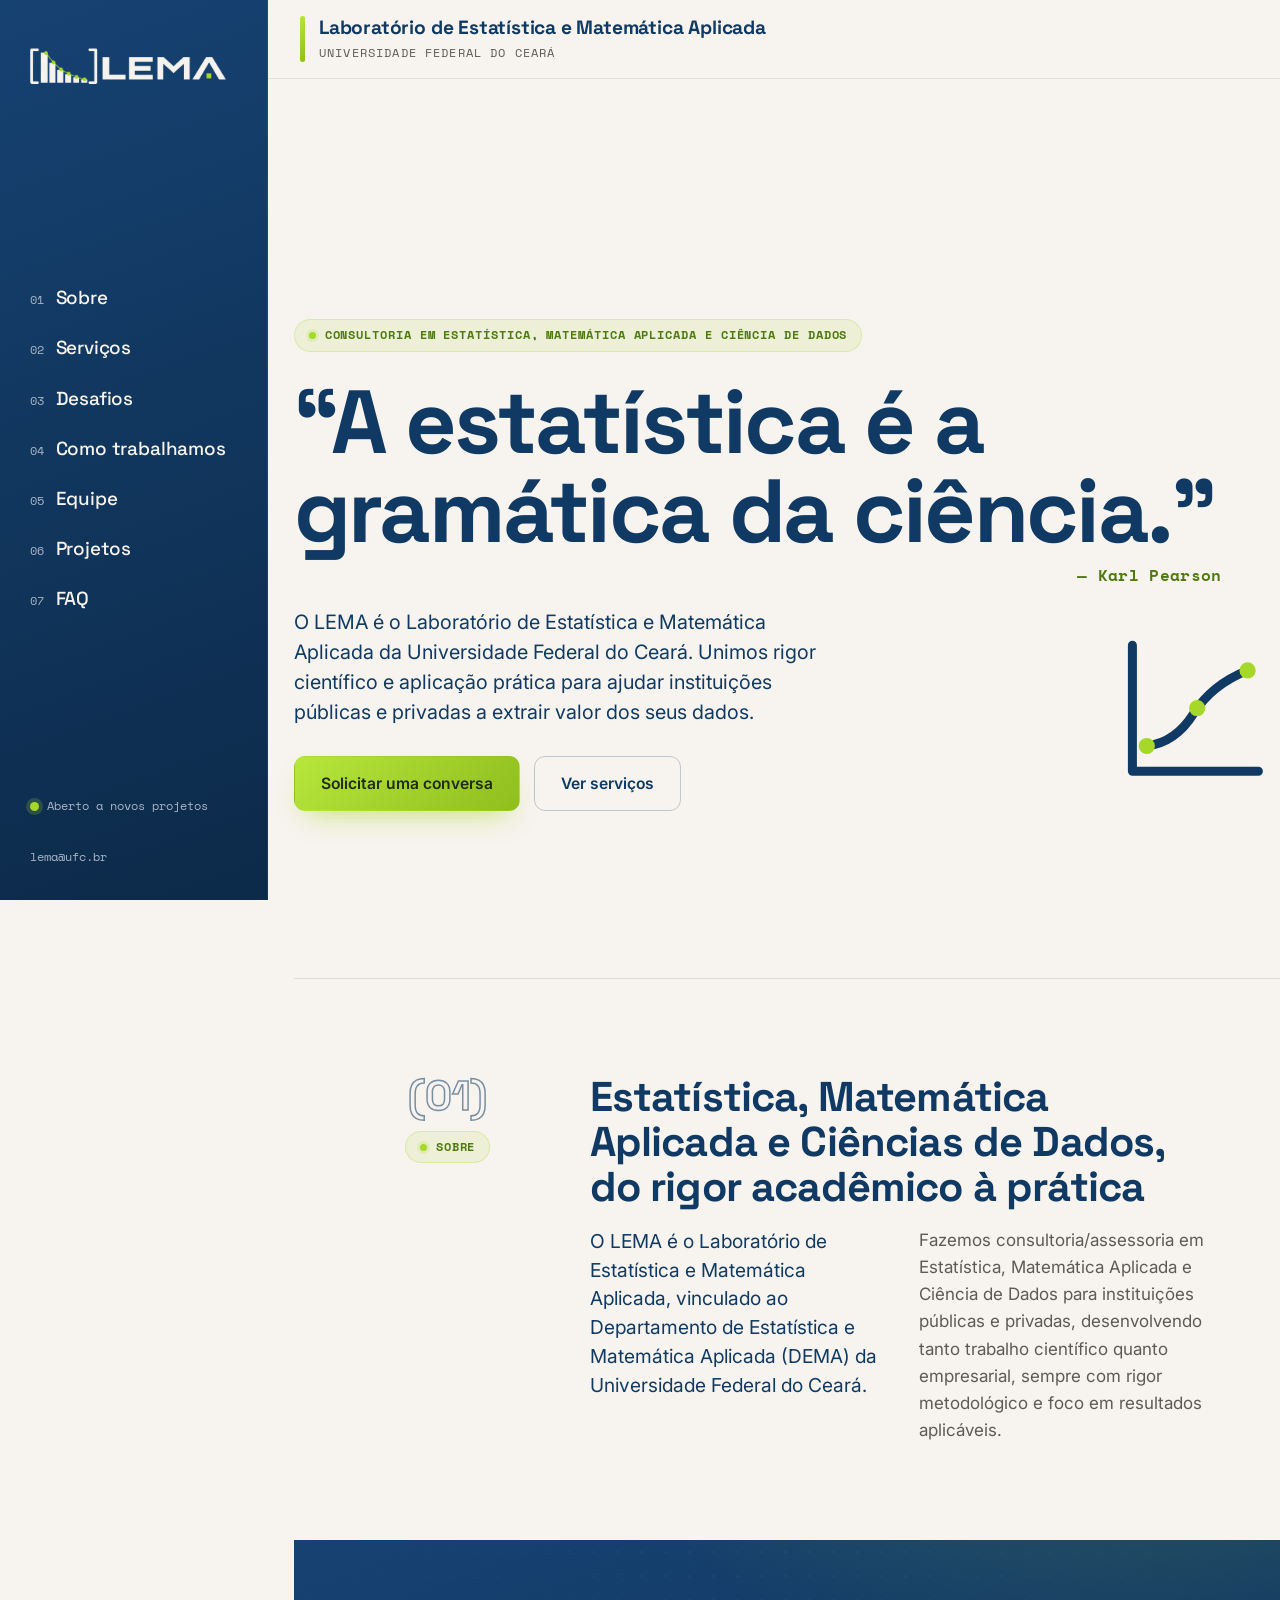
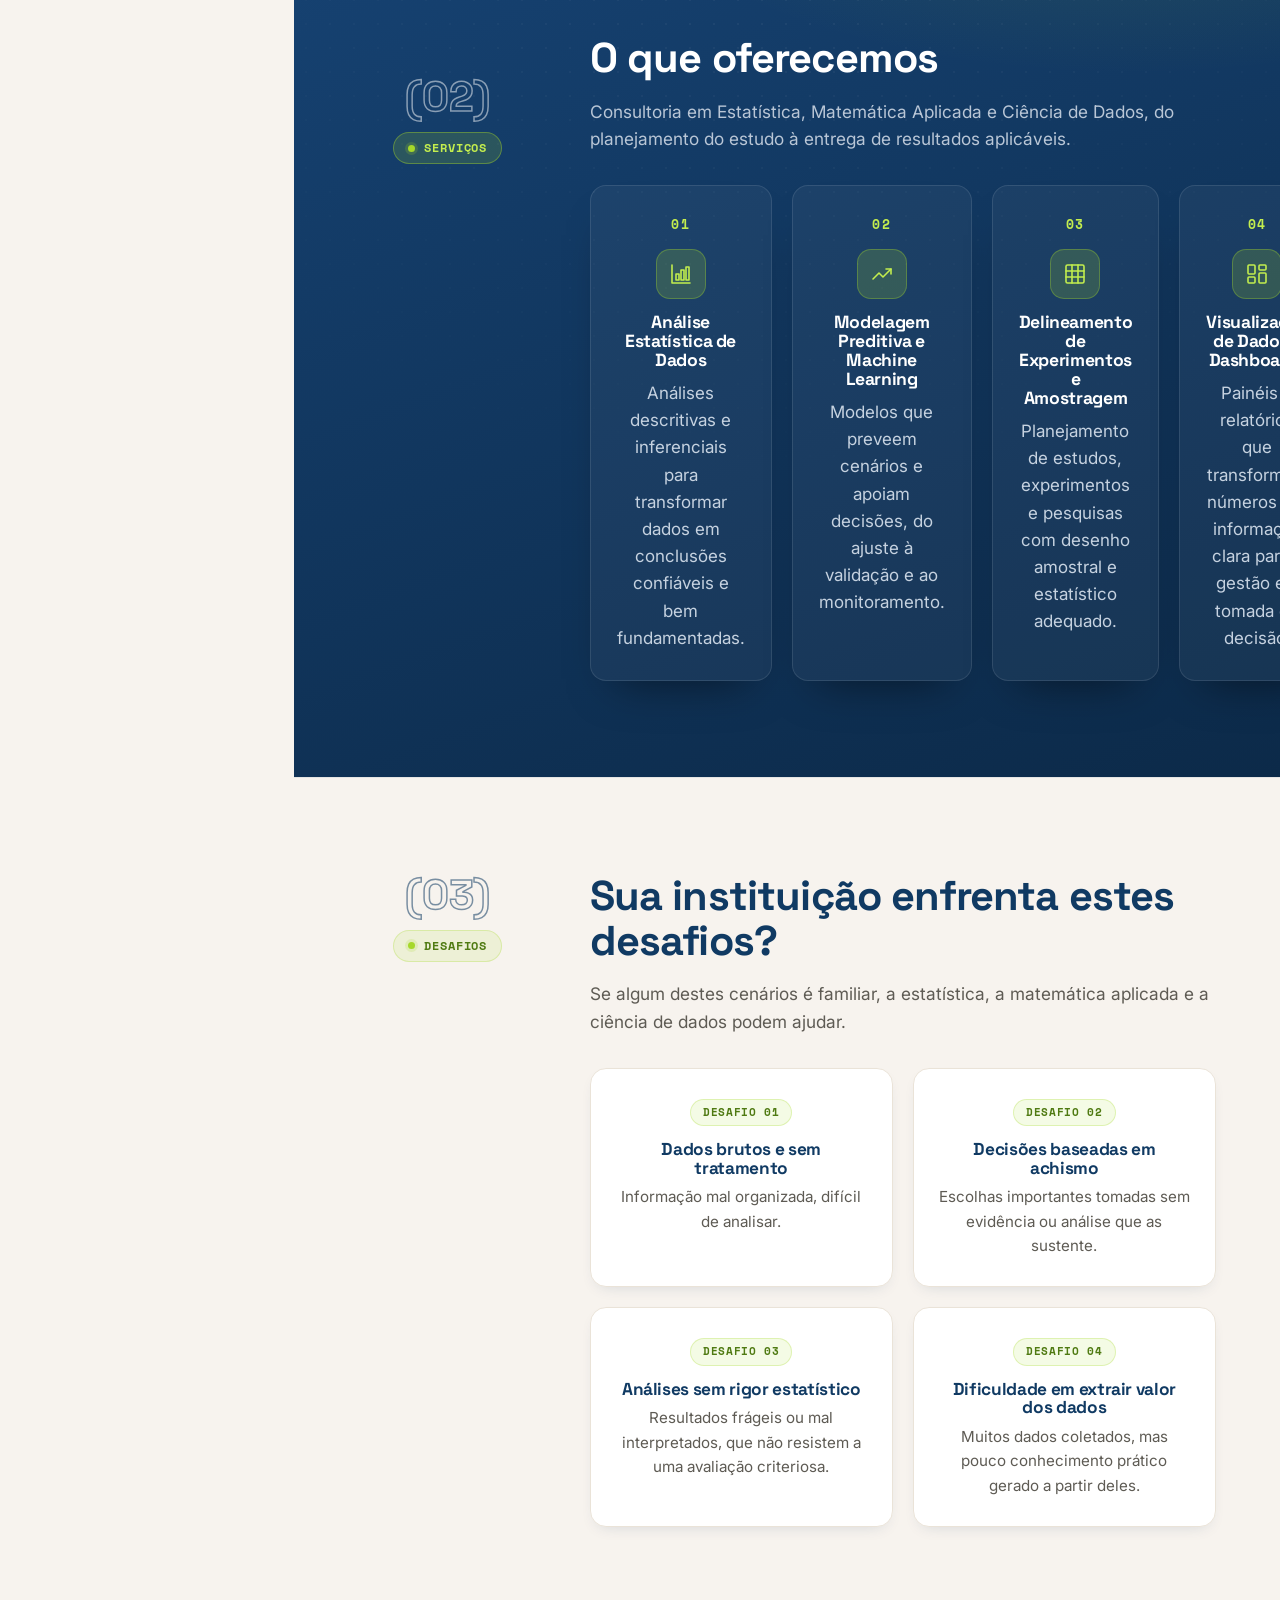
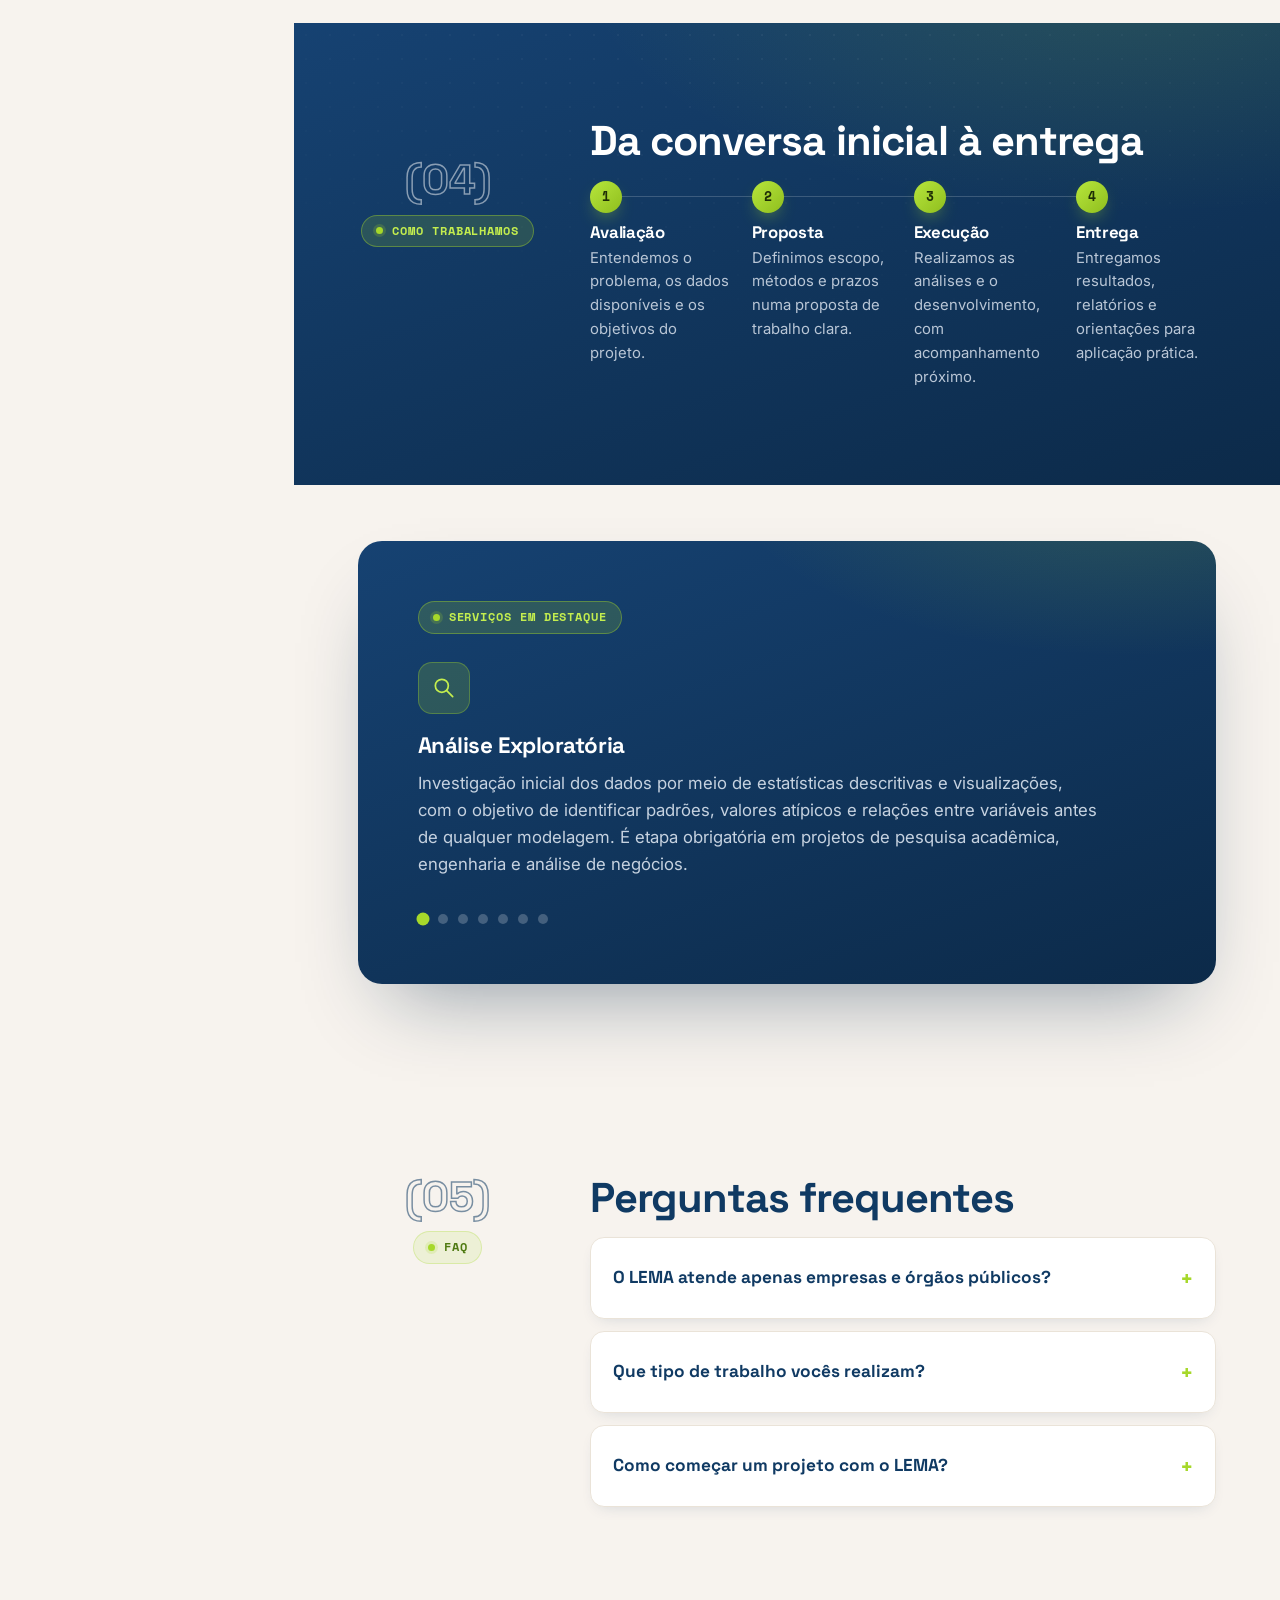
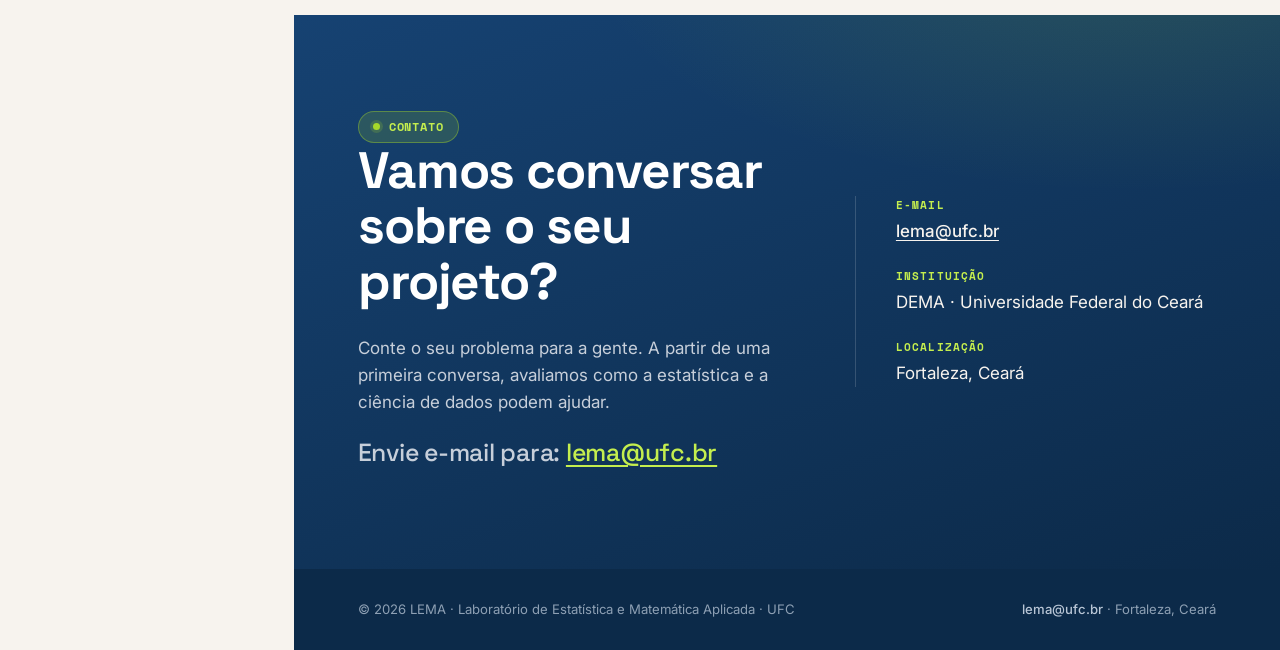
==== commit e335526a: "Update index.html" ====
--- a/index.html
+++ b/index.html
@@ -181,7 +181,7 @@
           <div class="sec-head reveal"><span class="sec-index">(03)</span><span class="eyebrow">Desafios</span></div>
           <div class="sec-body reveal">
             <h2 class="sec-title">Sua instituição enfrenta estes desafios?</h2>
-            <p class="sec-intro">Se algum destes cenários é familiar, a estatística e a ciência de dados podem ajudar.</p>
+            <p class="sec-intro">Se algum destes cenários é familiar, a estatística, a matemática aplicada e a ciência de dados podem ajudar.</p>
             <div class="dz-grid">
               <div class="challenge"><span class="challenge-kicker">Desafio 01</span><h3>Dados brutos e sem tratamento</h3><p>Informação mal organizada, difícil de analisar.</p></div>
               <div class="challenge"><span class="challenge-kicker">Desafio 02</span><h3>Decisões baseadas em achismo</h3><p>Escolhas importantes tomadas sem evidência ou análise que as sustente.</p></div>
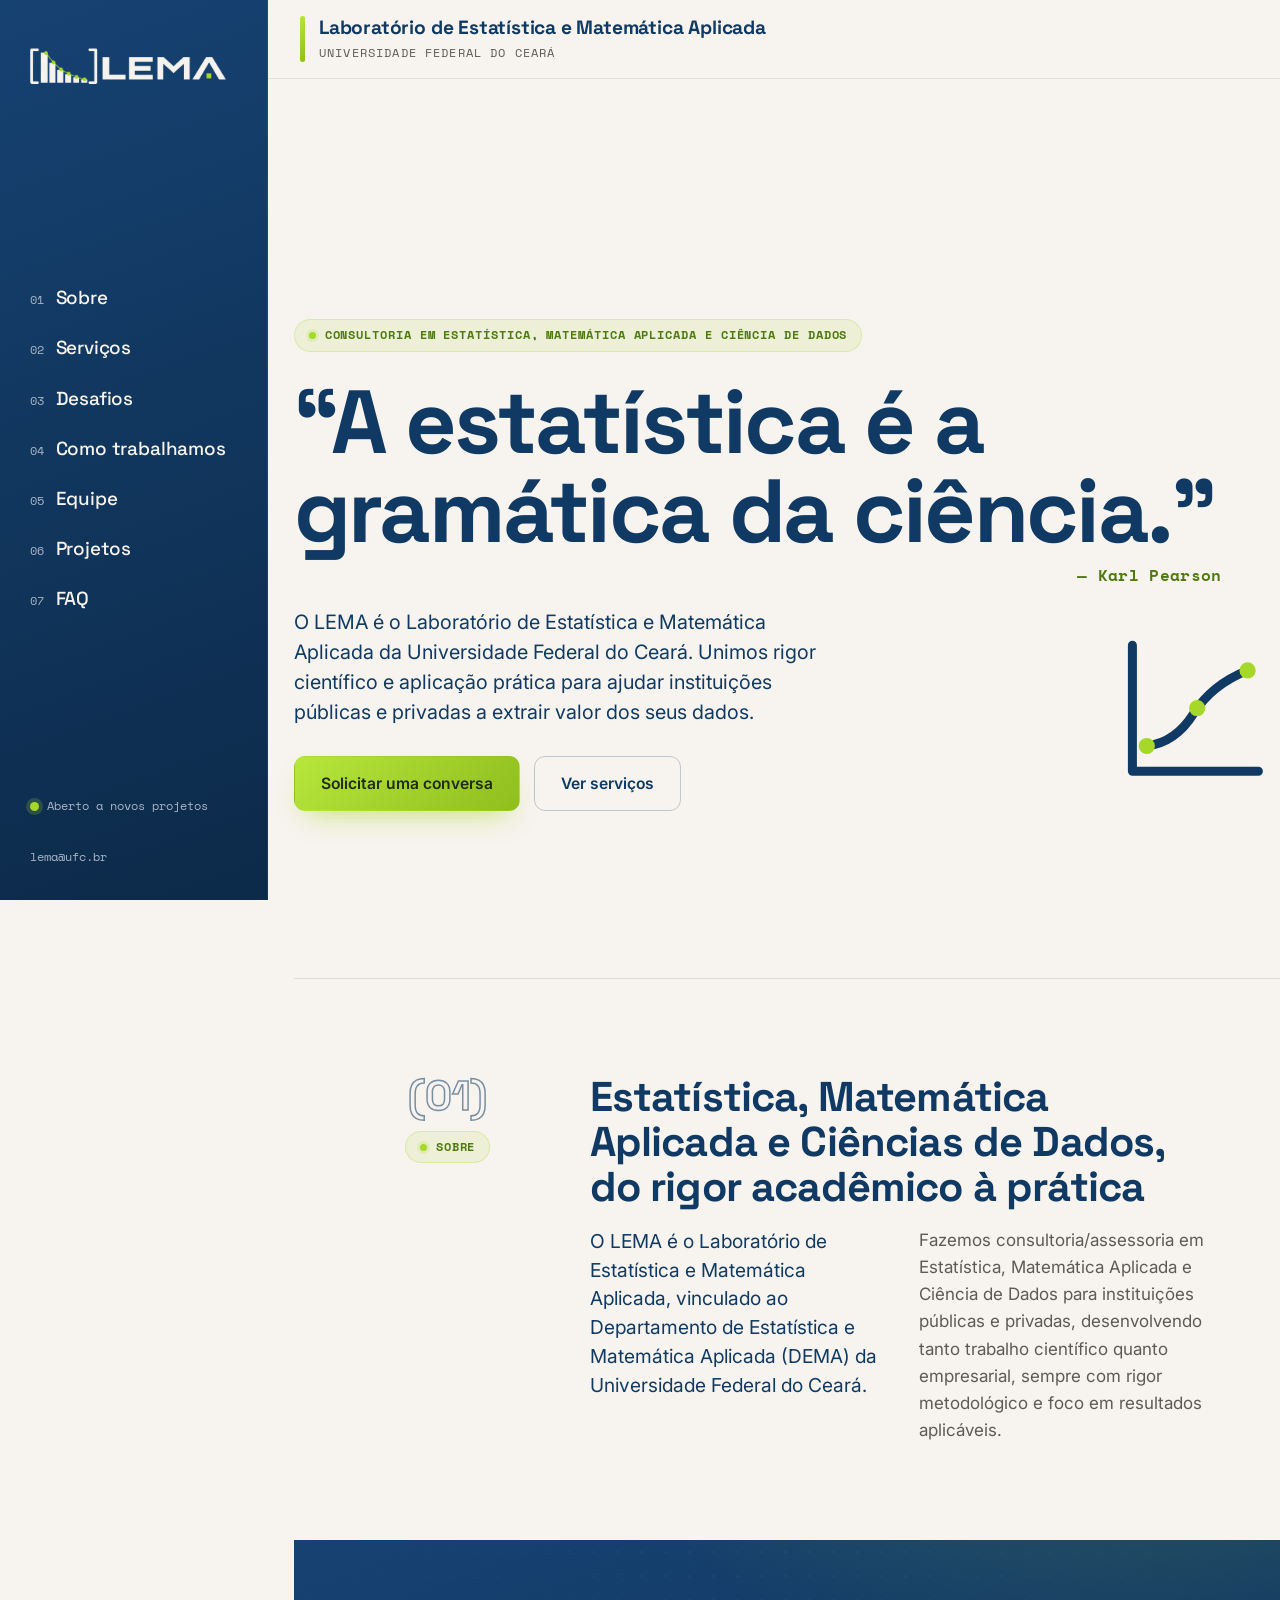
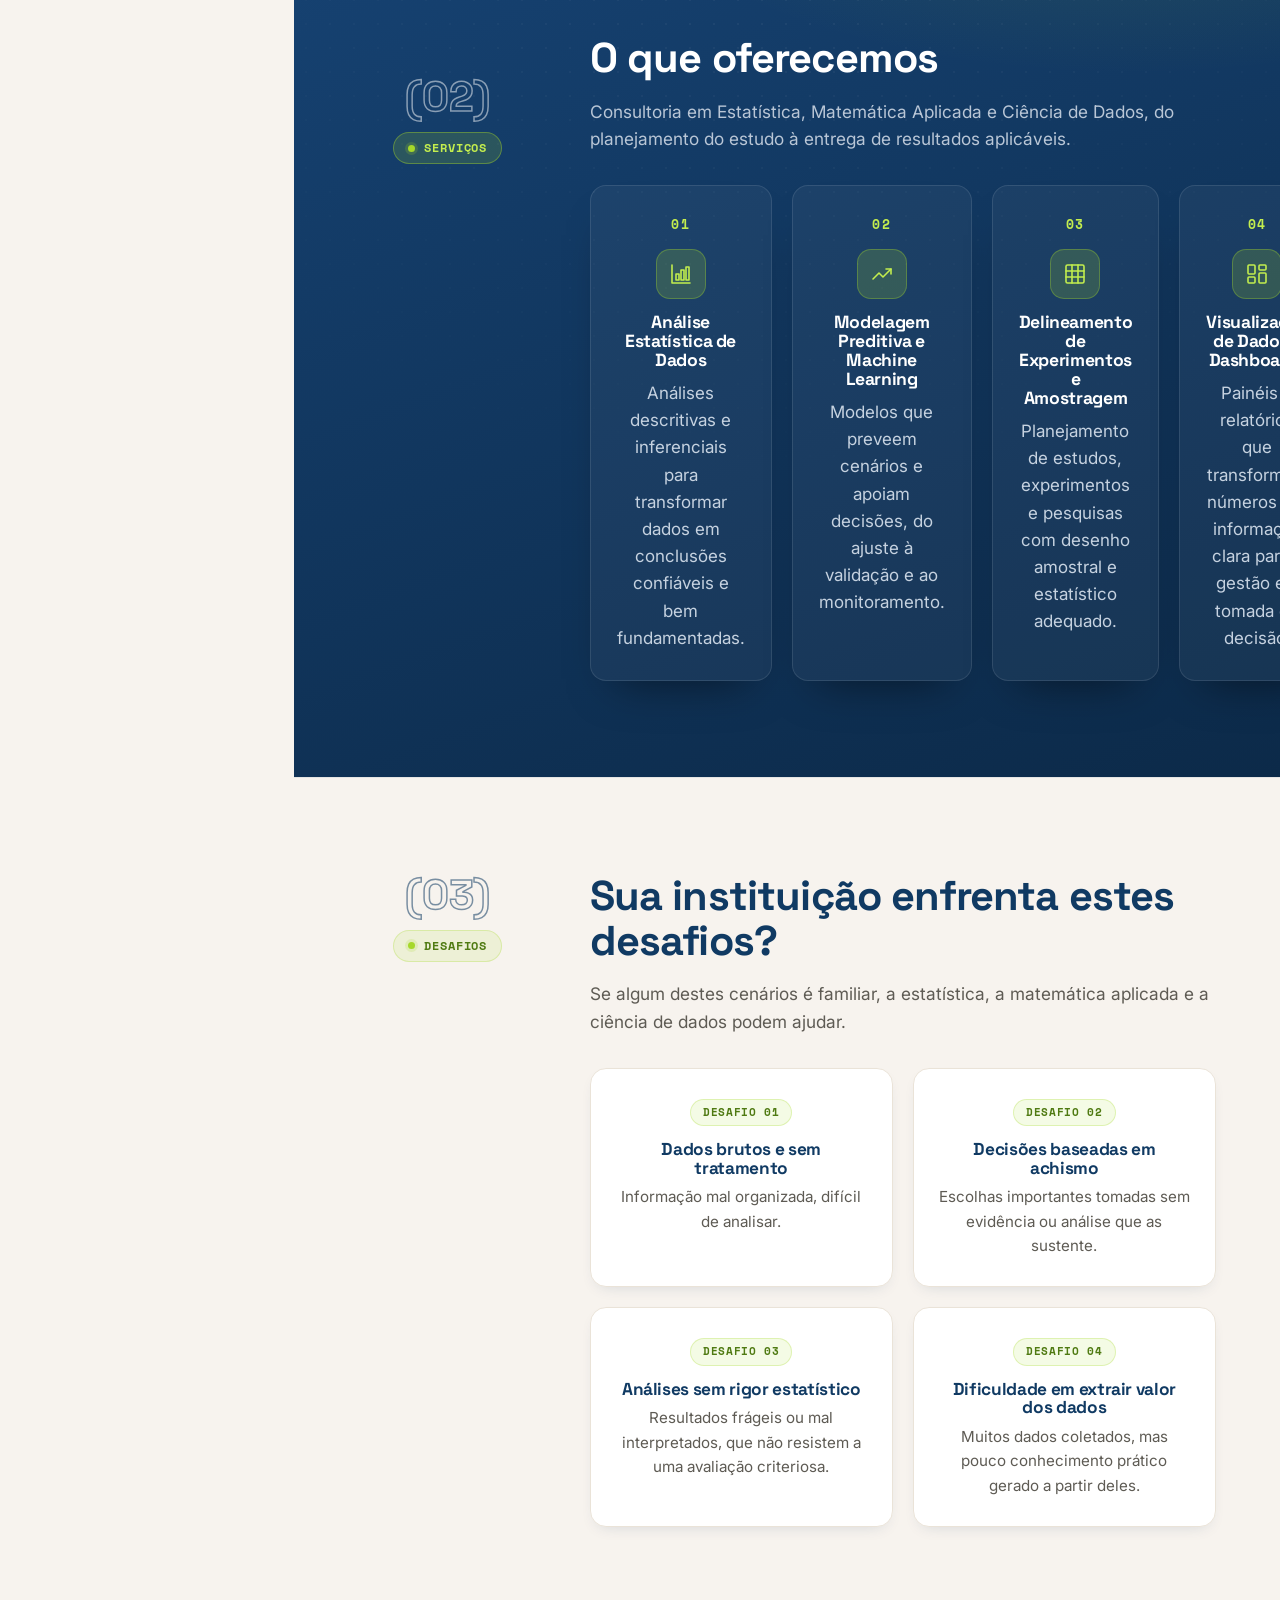
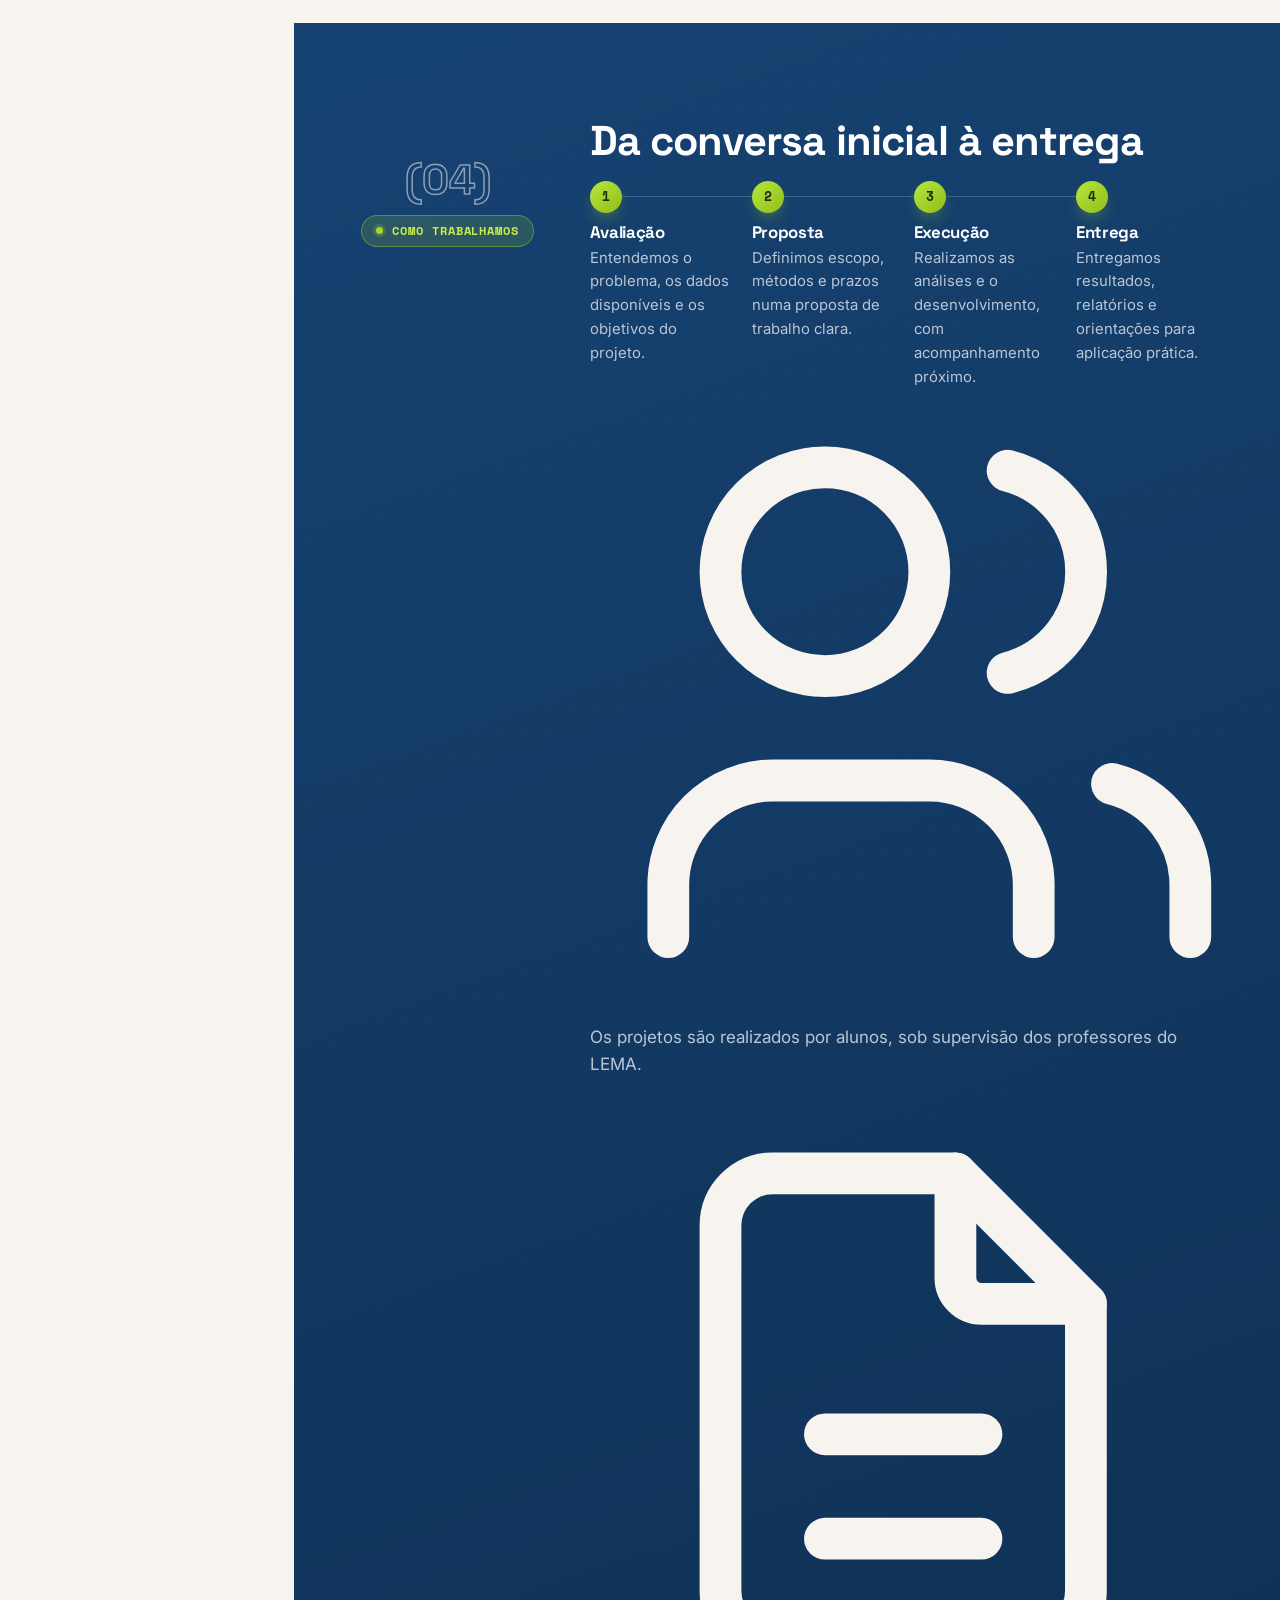
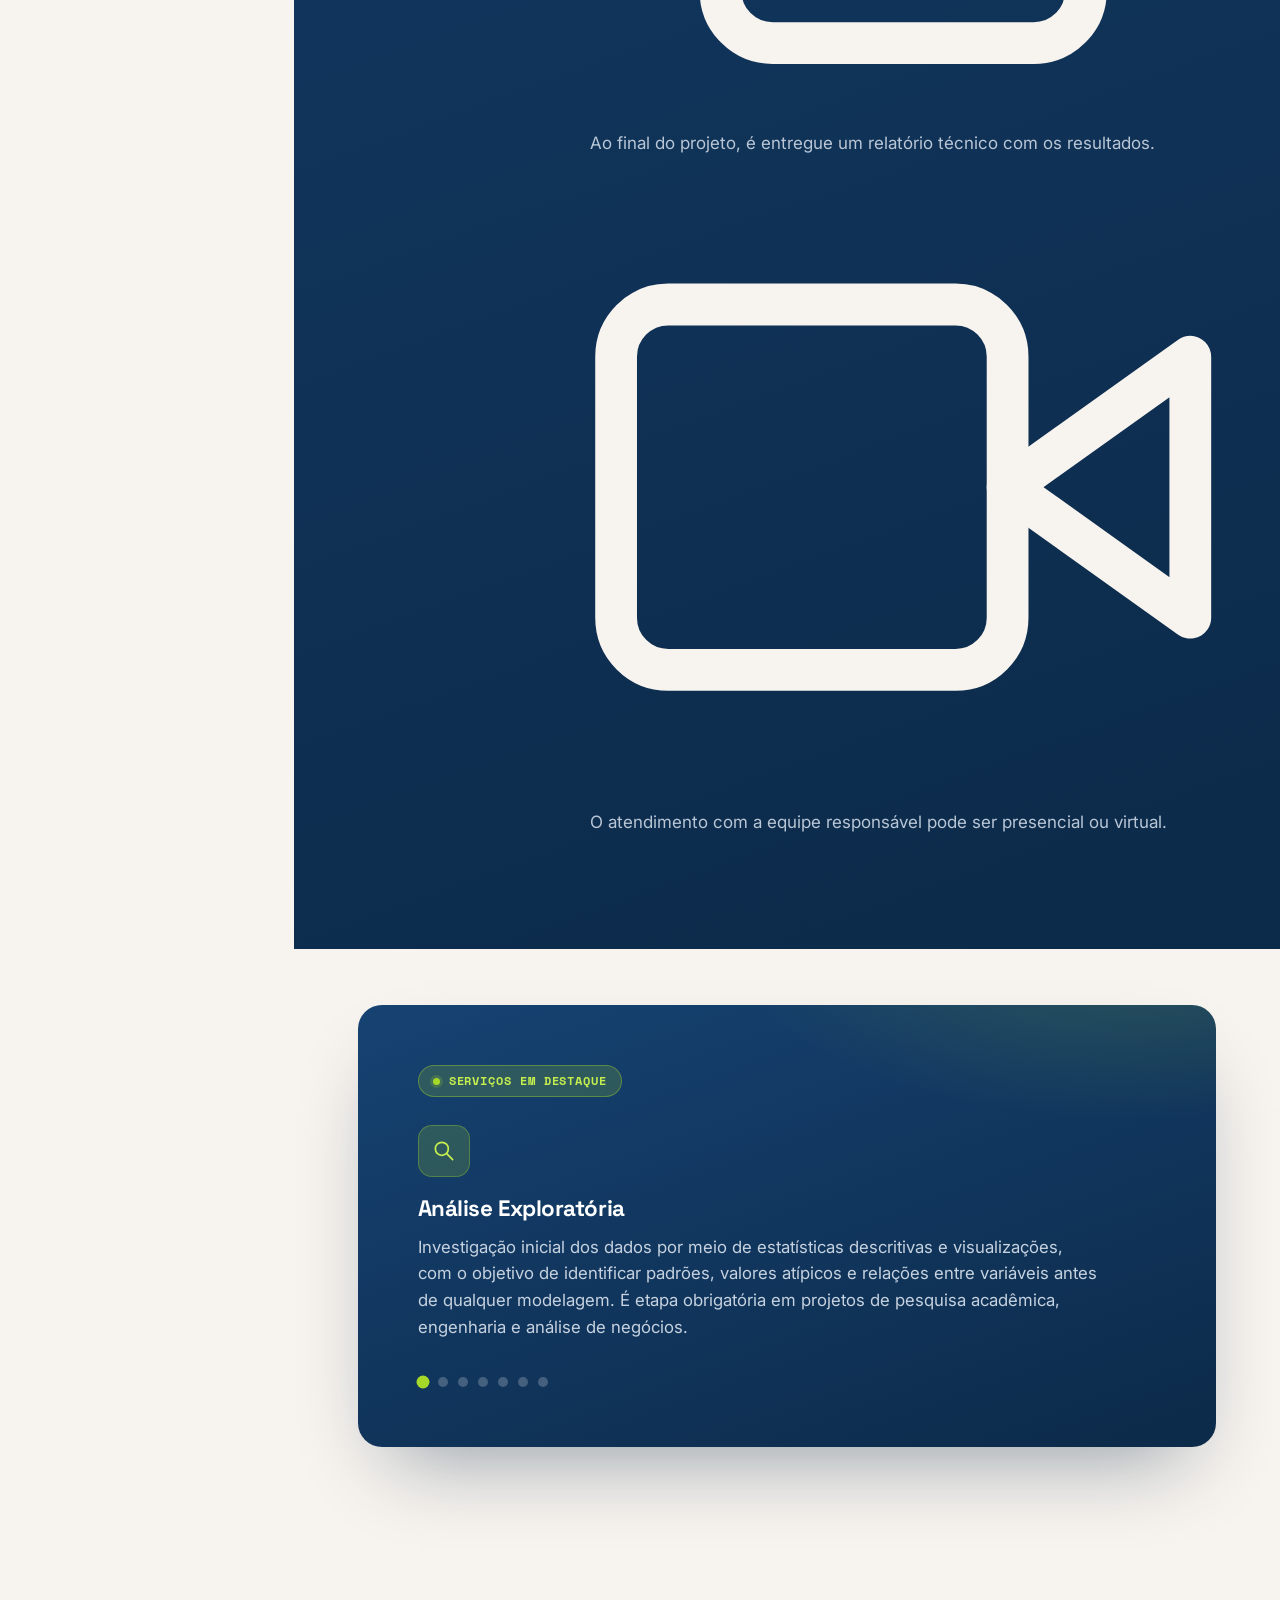
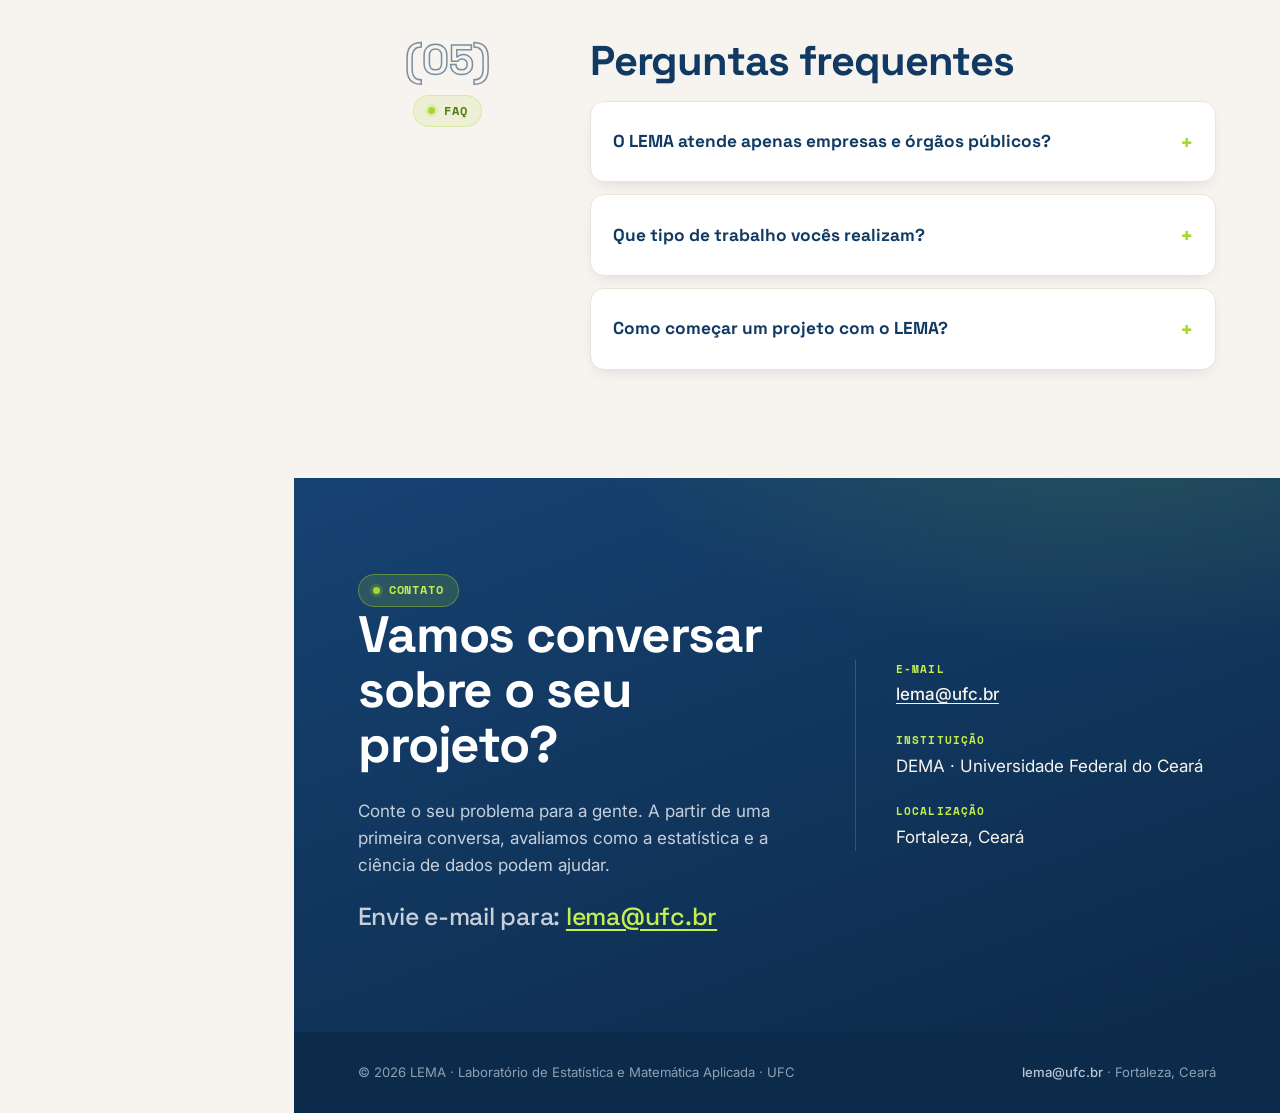
==== commit c2f28476: "Update index.html" ====
--- a/index.html
+++ b/index.html
@@ -204,6 +204,21 @@
               <div class="step"><span class="step-num">3</span><h3>Execução</h3><p>Realizamos as análises e o desenvolvimento, com acompanhamento próximo.</p></div>
               <div class="step"><span class="step-num">4</span><h3>Entrega</h3><p>Entregamos resultados, relatórios e orientações para aplicação prática.</p></div>
             </div>
+
+            <div class="process-notes">
+              <div class="process-note">
+                <span class="process-note-icon" aria-hidden="true"><svg viewBox="0 0 24 24" fill="none" stroke="currentColor" stroke-width="1.6" stroke-linecap="round" stroke-linejoin="round"><path d="M17 21v-2a4 4 0 0 0-4-4H7a4 4 0 0 0-4 4v2"/><circle cx="9" cy="7" r="4"/><path d="M23 21v-2a4 4 0 0 0-3-3.87"/><path d="M16 3.13a4 4 0 0 1 0 7.75"/></svg></span>
+                <p>Os projetos são realizados por alunos, sob supervisão dos professores do LEMA.</p>
+              </div>
+              <div class="process-note">
+                <span class="process-note-icon" aria-hidden="true"><svg viewBox="0 0 24 24" fill="none" stroke="currentColor" stroke-width="1.6" stroke-linecap="round" stroke-linejoin="round"><path d="M14 3v4a1 1 0 0 0 1 1h4"/><path d="M17 21H7a2 2 0 0 1-2-2V5a2 2 0 0 1 2-2h7l5 5v11a2 2 0 0 1-2 2z"/><path d="M9 13h6M9 17h6"/></svg></span>
+                <p>Ao final do projeto, é entregue um relatório técnico com os resultados.</p>
+              </div>
+              <div class="process-note">
+                <span class="process-note-icon" aria-hidden="true"><svg viewBox="0 0 24 24" fill="none" stroke="currentColor" stroke-width="1.6" stroke-linecap="round" stroke-linejoin="round"><path d="M23 7l-7 5 7 5V7z"/><rect x="1" y="5" width="15" height="14" rx="2"/></svg></span>
+                <p>O atendimento com a equipe responsável pode ser presencial ou virtual.</p>
+              </div>
+            </div>
           </div>
         </div>
       </section>
@@ -280,9 +295,9 @@
           <div class="sec-body reveal">
             <h2 class="sec-title">Perguntas frequentes</h2>
             <div class="faq-list">
-              <details class="faq-item"><summary>O LEMA atende apenas empresas e órgãos públicos?</summary><p>Não, também atuamos no suporte a projetos acadêmicos, atendendo tanto alunos de pós-graduação quanto grupos de pesquisa.</p></details>
-              <details class="faq-item"><summary>Que tipo de trabalho vocês realizam?</summary><p>Consultoria em Estatística, Matemática Aplicada e Ciência de Dados: análise de dados, modelagem, delineamento de estudos, amostragem e apoio metodológico.</p></details>
-              <details class="faq-item"><summary>Como começar um projeto com o LEMA?</summary><p>Entre em contato pelo e-mail. A partir de uma primeira conversa (etapa de Avaliação), montamos uma proposta com escopo, métodos e prazos.</p></details>
+              <details class="faq-item"><summary>O LEMA atende apenas empresas e órgãos públicos?</summary><p>Não, também atuamos no suporte a projetos acadêmicos, atendendo tanto alunos de graduação, pós-graduação quanto grupos de pesquisa.</p></details>
+              <details class="faq-item"><summary>Que tipo de trabalho vocês realizam?</summary><p>Consultoria em Estatística, Matemática Aplicada e Ciência de Dados: análise de dados, modelagem, delineamento de estudos, amostragem, apoio metodológico, etc.</p></details>
+              <details class="faq-item"><summary>Como começar um projeto com o LEMA?</summary><p>Entre em contato pelo e-mail lema@ufc.br. A partir de uma primeira conversa (etapa de Avaliação), montamos uma proposta com escopo, métodos e prazos.</p></details>
             </div>
           </div>
         </div>
--- a/style.css
+++ b/style.css
@@ -226,9 +226,50 @@
 /* Equipe */
 .team-group-title {
   font-family:var(--font-mono); font-size:.78rem; letter-spacing:.1em; text-transform:uppercase;
-  color:var(--muted); margin:44px 0 20px; font-weight:700;
+  color:var(--muted); margin:44px 0 16px; font-weight:700;
 }
 .team-group-title:first-of-type { margin-top:0; }
+
+.team-list-card {
+  display:flex; align-items:center; gap:20px;
+  padding:20px 24px; border:1px solid var(--line); border-radius:var(--radius);
+  background:var(--paper-2); box-shadow:var(--sh-sm); margin-bottom:16px;
+  transition:box-shadow .2s var(--ease), transform .2s var(--ease), border-color .2s var(--ease);
+}
+.team-list-card:hover { transform:translateY(-3px); box-shadow:var(--sh-md); border-color:rgba(166,216,42,.35); }
+.team-list-photo {
+  width:76px; height:76px; border-radius:50%; object-fit:cover; flex-shrink:0;
+  box-shadow:0 0 0 3px var(--paper), 0 0 0 4px var(--line);
+}
+.team-list-photo.placeholder {
+  display:flex; align-items:center; justify-content:center;
+  background:var(--grad-navy); color:var(--accent-lt);
+  font-family:var(--font-mono); font-weight:700; font-size:1.05rem; letter-spacing:.02em;
+}
+.team-list-body { flex:1; min-width:0; }
+.team-list-body h3 { font-size:1.08rem; margin:0 0 4px; }
+.team-list-dept {
+  display:block; font-family:var(--font-mono); font-size:.72rem; color:var(--muted);
+  text-transform:uppercase; letter-spacing:.04em; margin-bottom:10px;
+}
+.team-list-lattes {
+  display:inline-flex; align-items:center; gap:7px;
+  font-family:var(--font-mono); font-size:.76rem; font-weight:700;
+  color:var(--accent-deep); text-decoration:none; text-underline-offset:3px;
+}
+.lattes-badge {
+  display:inline-flex; align-items:center; justify-content:center;
+  width:18px; height:18px; border-radius:50%; flex-shrink:0;
+  background:linear-gradient(135deg, var(--accent), var(--accent-deep));
+  color:var(--white); font-family:var(--font-display); font-weight:700; font-size:.64rem;
+}
+.team-list-lattes:hover { color:var(--ink); text-decoration:underline; }
+.team-list-lattes:hover .lattes-badge { box-shadow:0 0 0 3px rgba(166,216,42,.2); }
+
+@media (max-width:560px) {
+  .team-list-card { flex-direction:column; align-items:flex-start; text-align:left; }
+}
+
 .grid-team { display:grid; grid-template-columns:repeat(3,1fr); gap:28px; align-items:start; }
 .team-card { text-align:center; display:flex; flex-direction:column; align-items:center; }
 .team-card .avatar {
